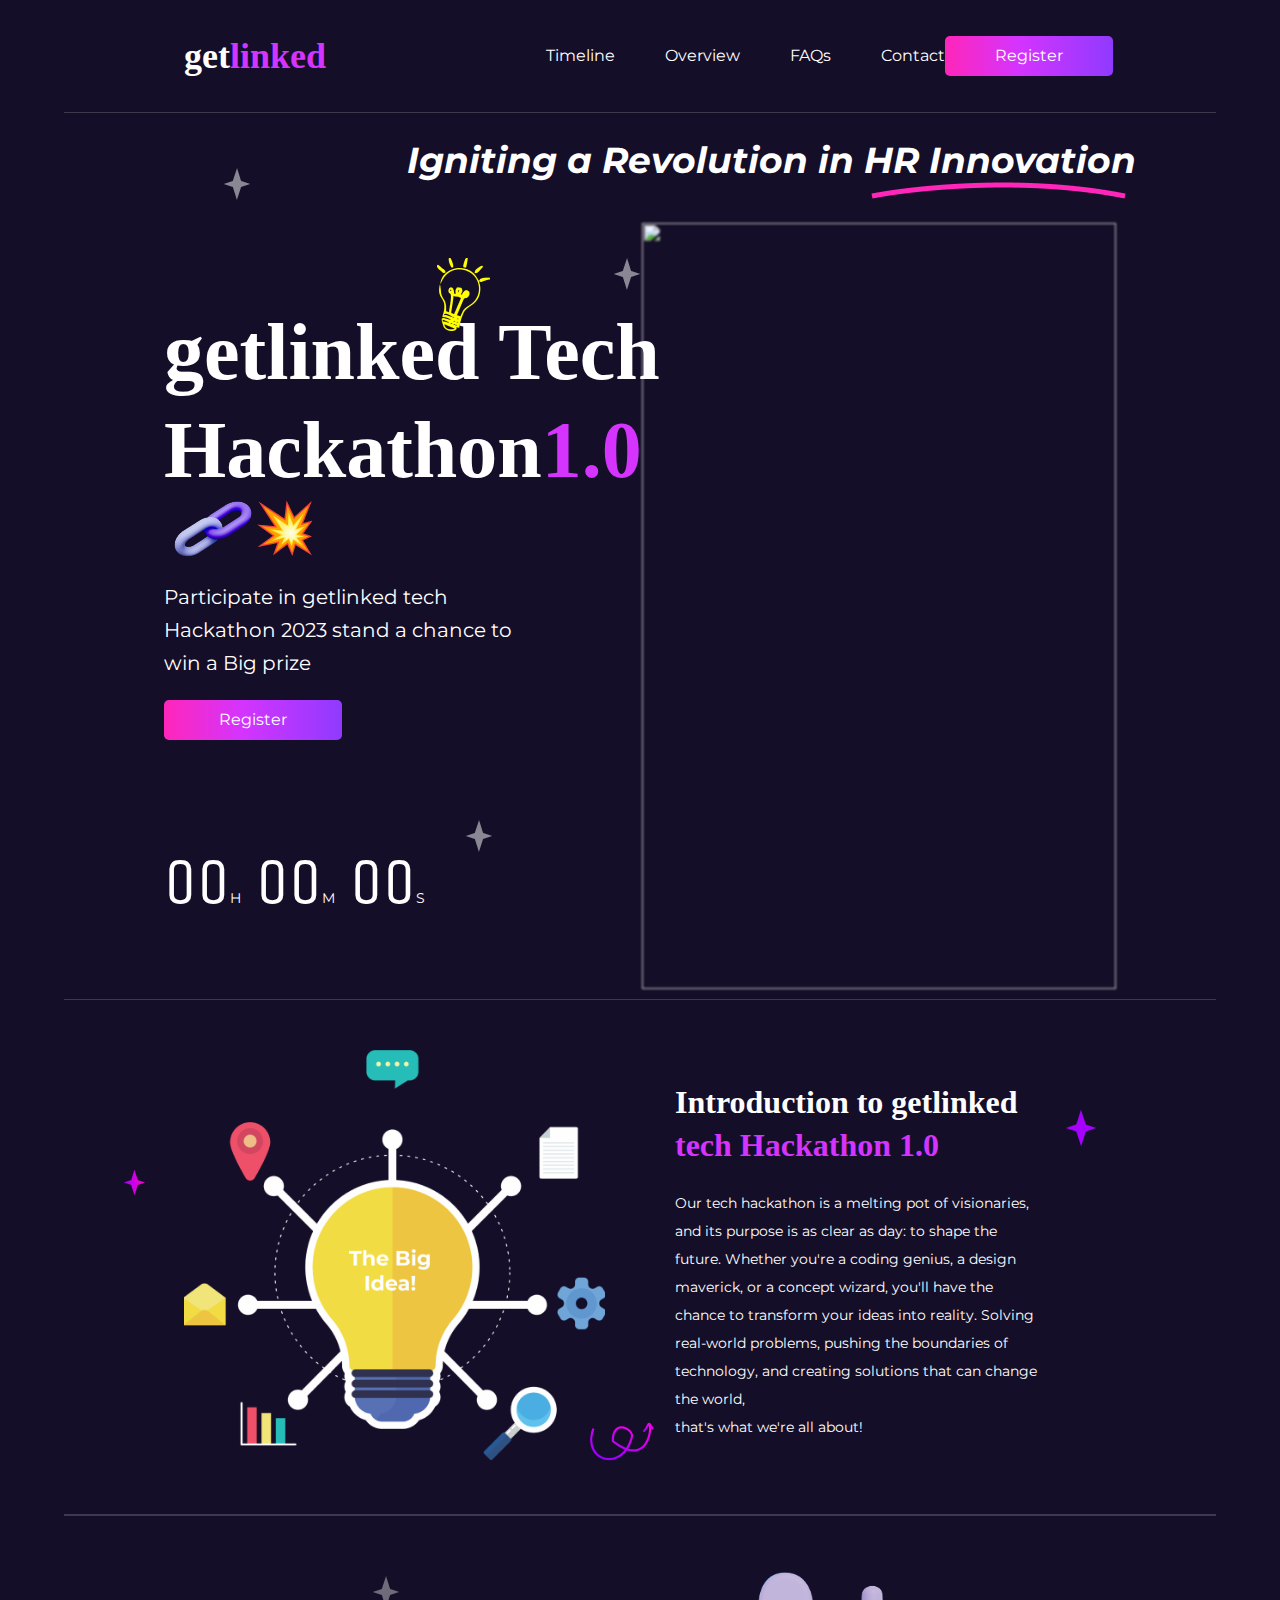
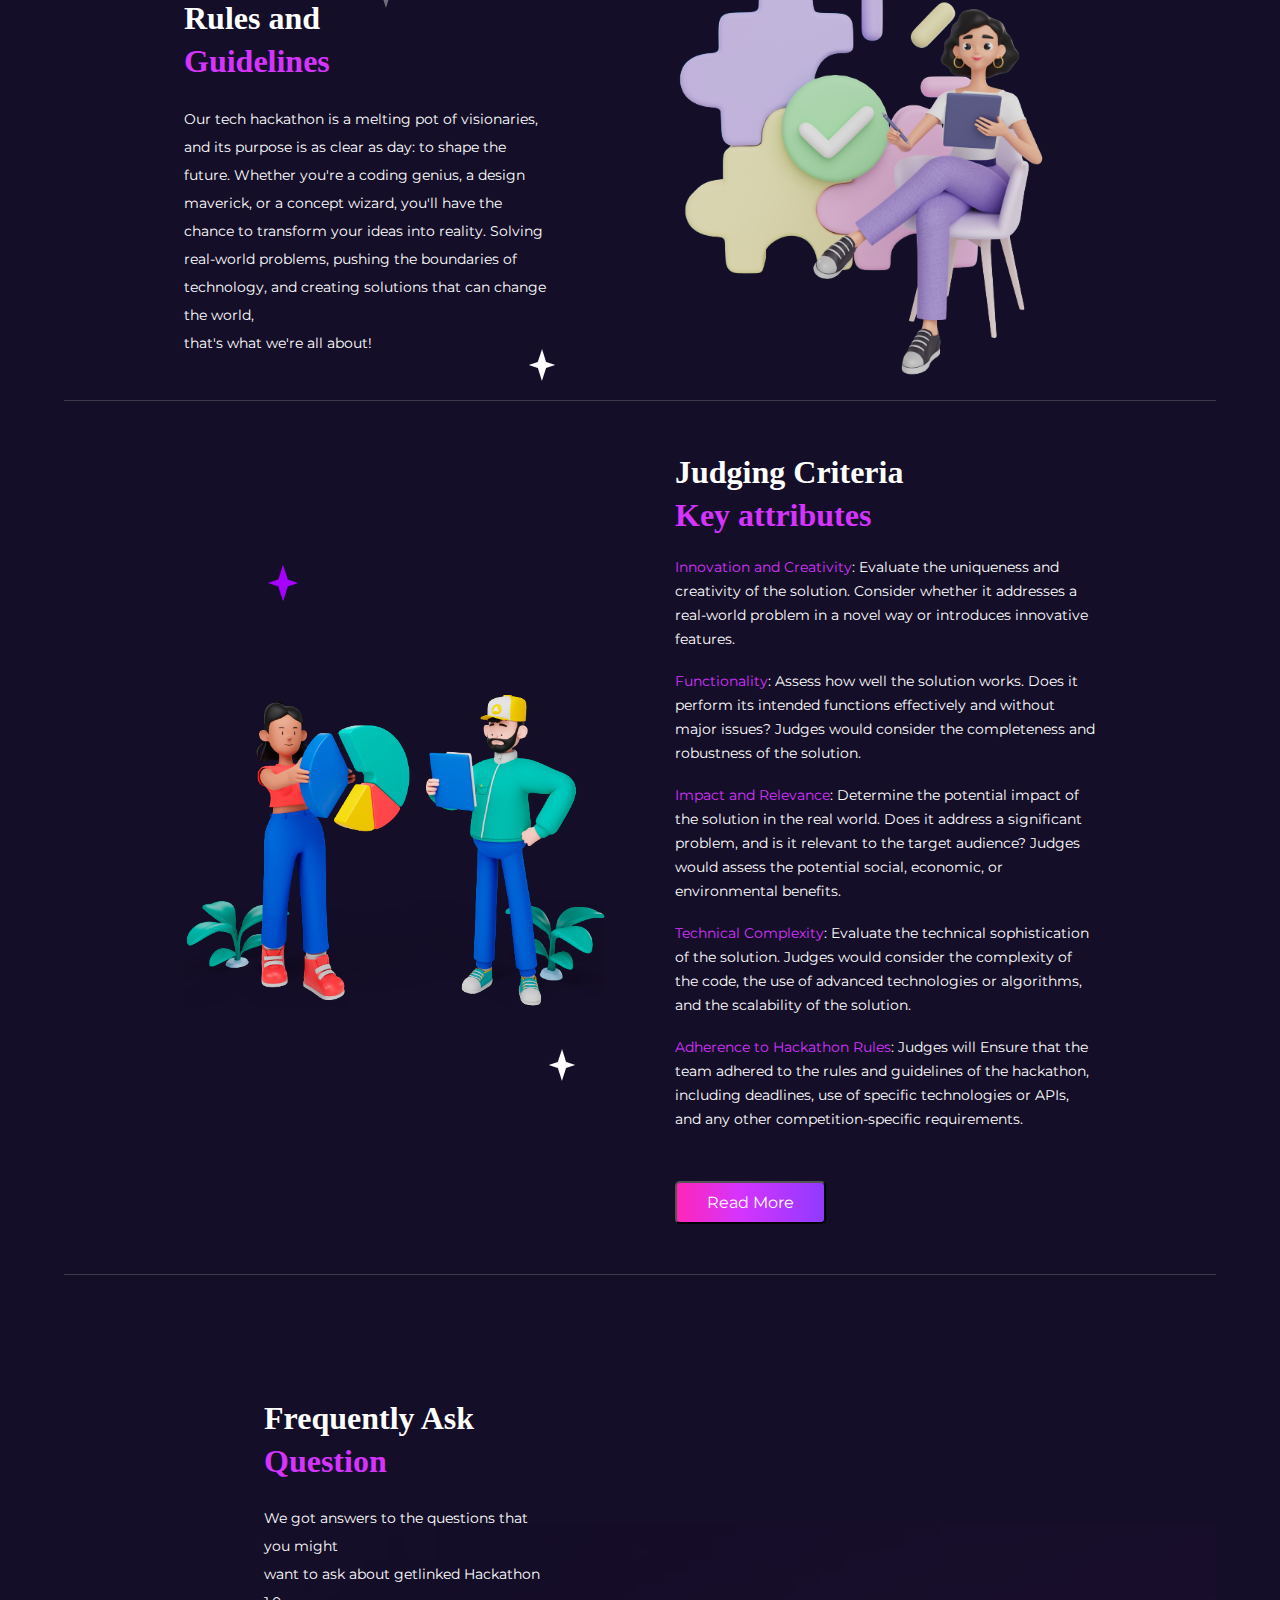
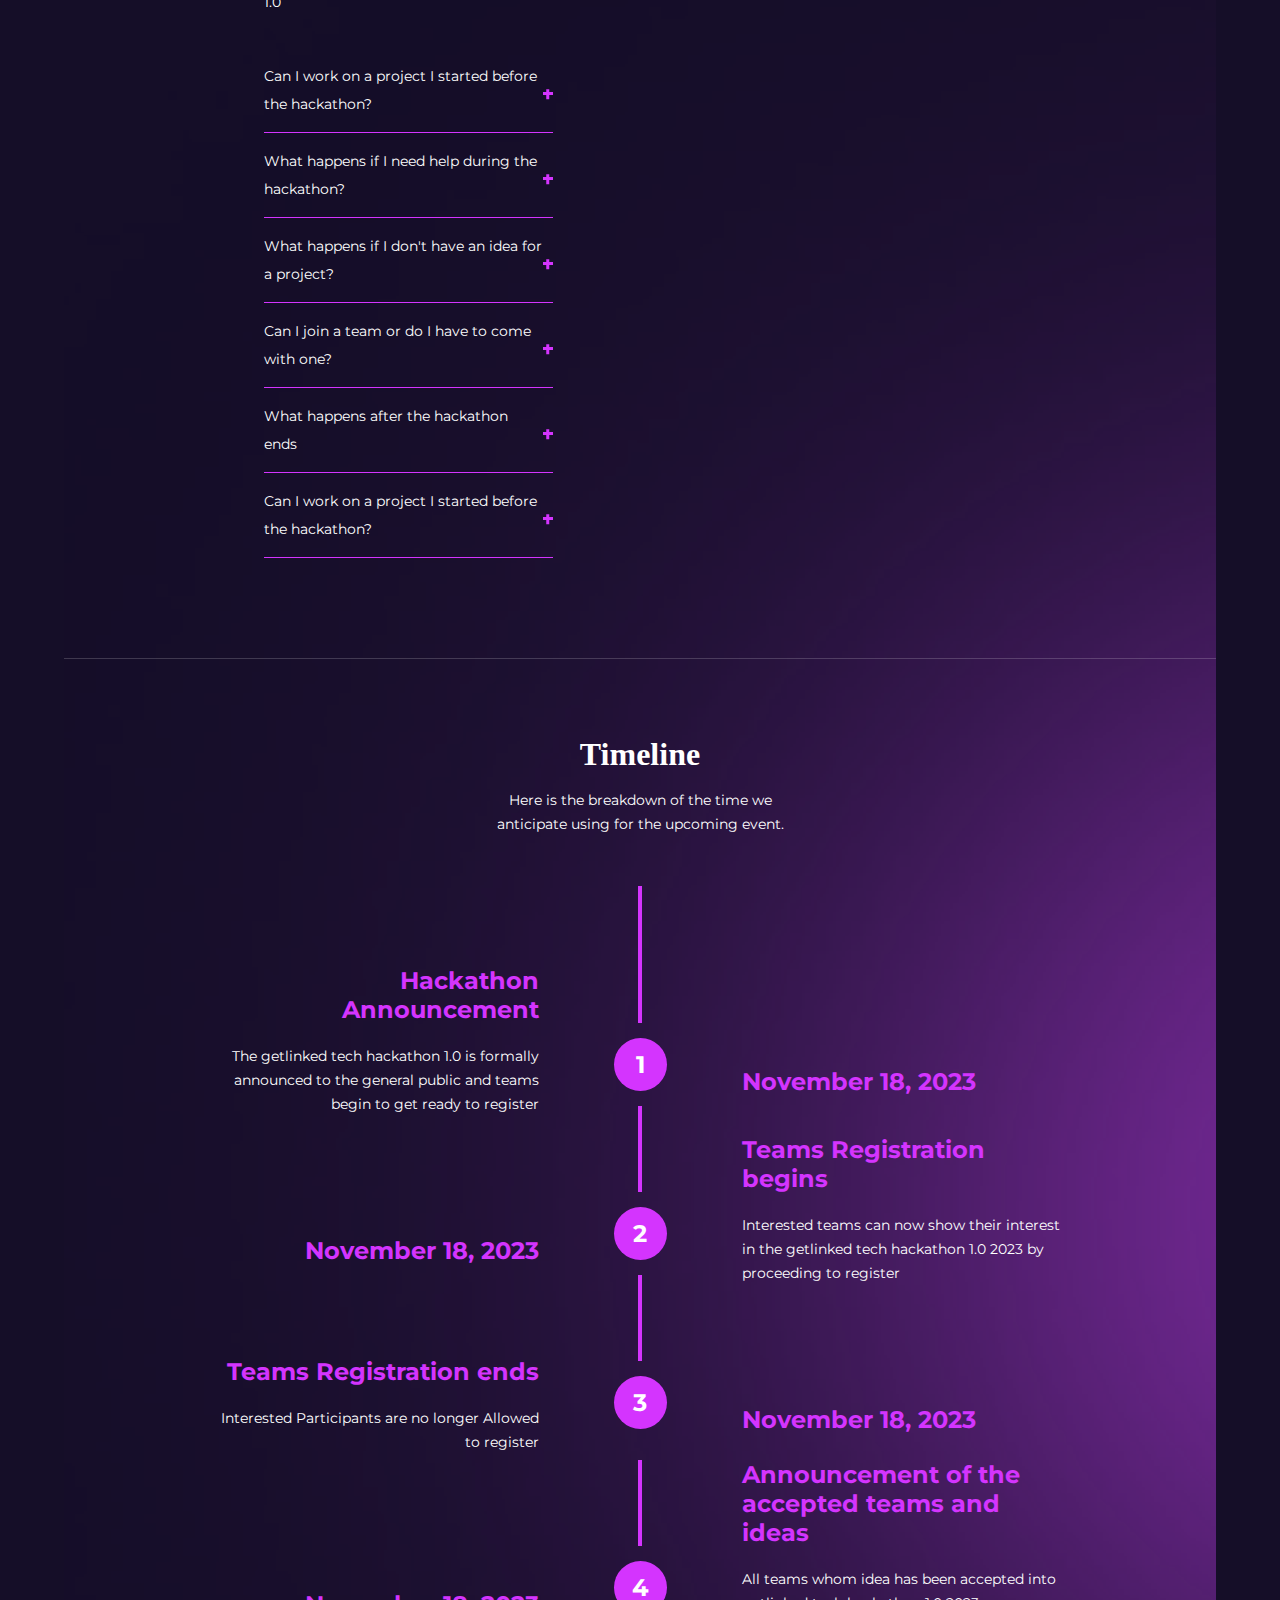
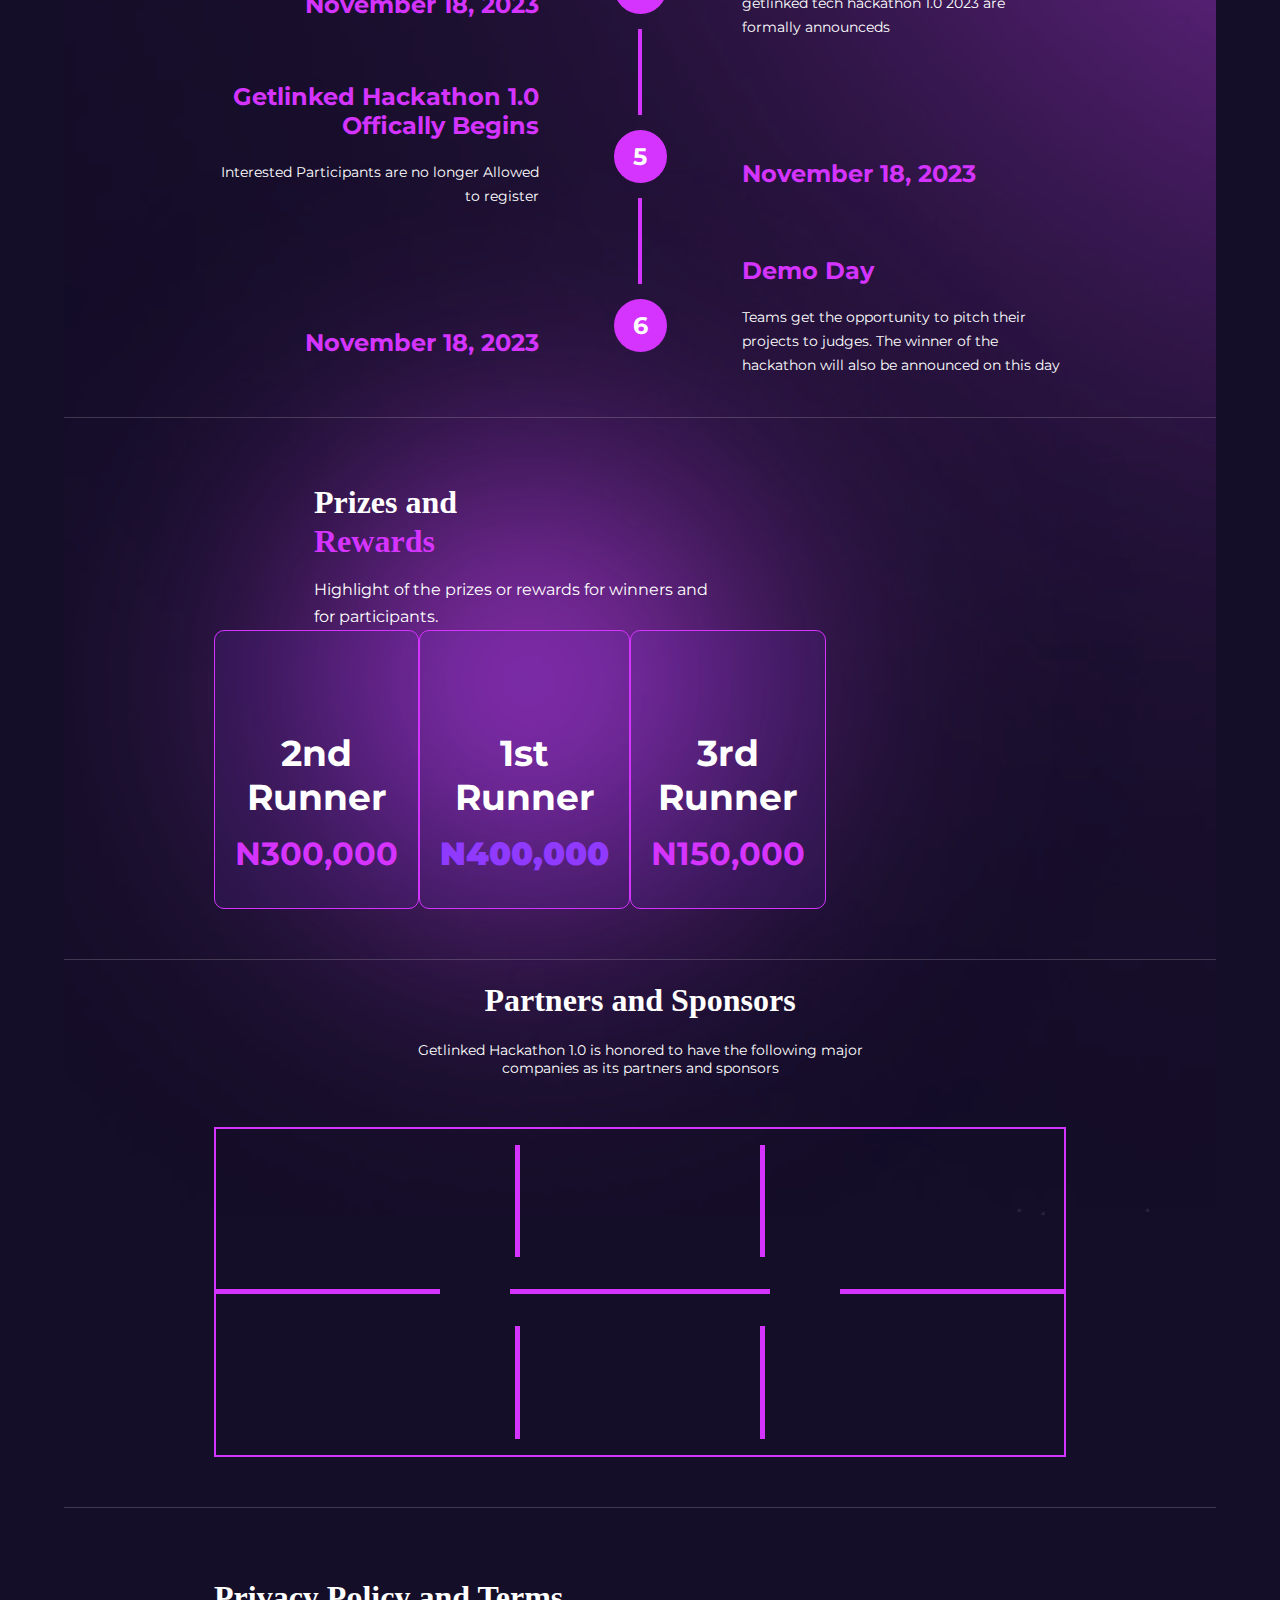
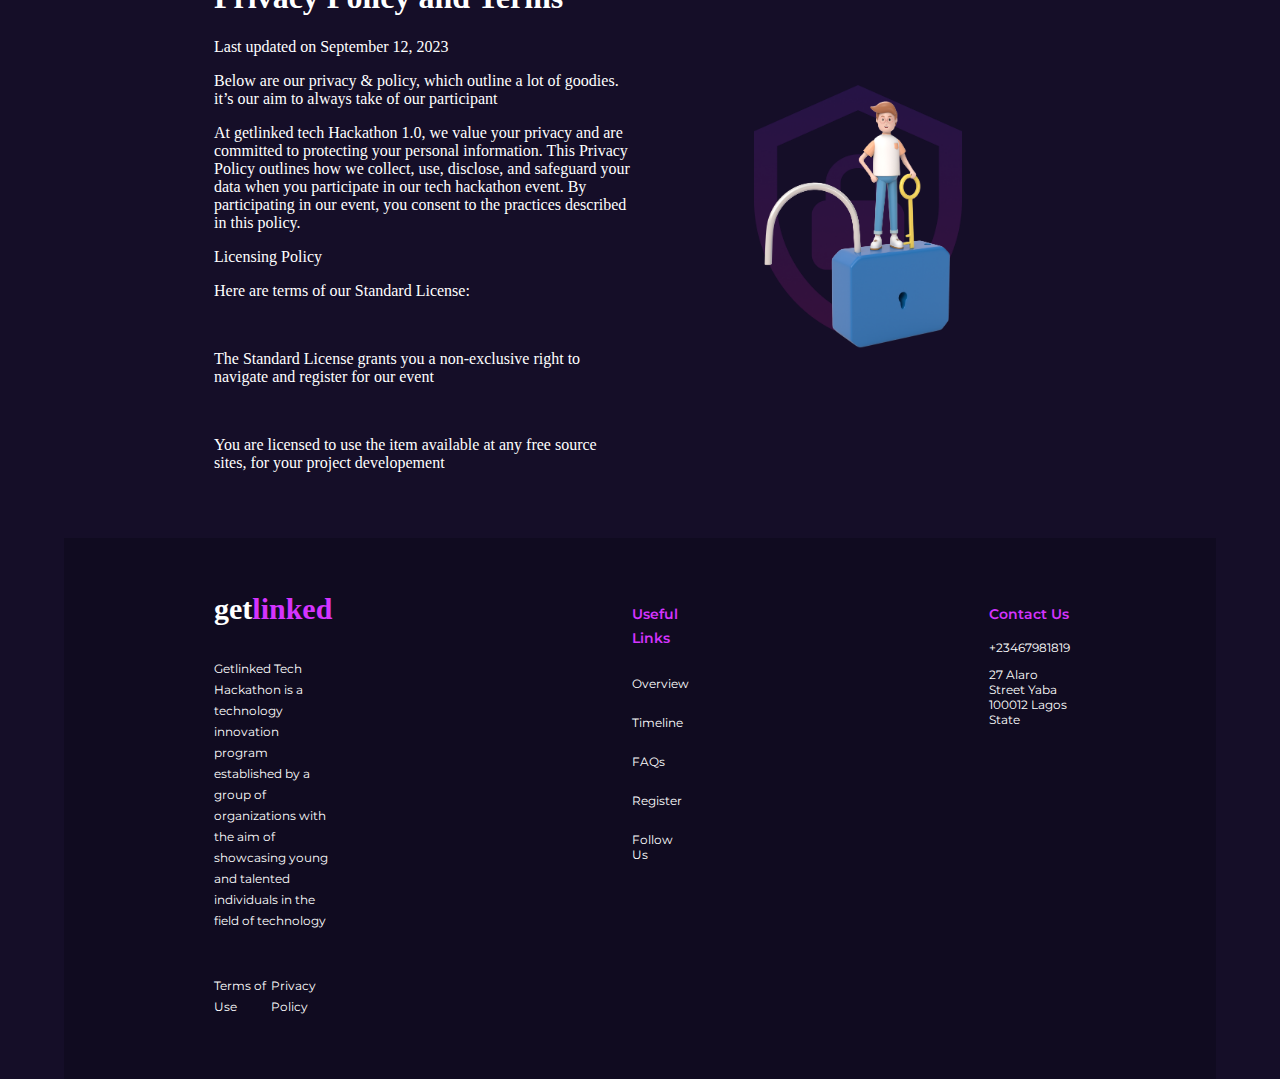
==== index.html @ 20fa2a0f "remaining styling" ====
<!DOCTYPE html>
<html lang="en">
  <head>
    <meta charset="UTF-8" />
    <meta name="viewport" content="width=device-width, initial-scale=1.0" />
    <link rel="stylesheet" href="style.css" />
    <link rel="stylesheet" href="mediaq.css" />
    <link rel="preconnect" href="https://fonts.googleapis.com" />
    <link rel="shortcut icon" href="images/man1.png" type="image/x-icon" />
    <link rel="preconnect" href="https://fonts.gstatic.com" crossorigin />
    <link
      href="https://fonts.googleapis.com/css2?family=Montserrat:wght@300;400;500;600;700&family=Mulish:wght@300;400;500;600&family=Unica+One&display=swap"
      rel="stylesheet"
    />
    <title>GetLinke.ai</title>
  </head>
  <body>
    <div class="container">
      <header>
        <div class="all">
          <div class="topnav">
            <h1>get<span>linked</span></h1>
            <ul>
              <a href="">Timeline</a>
              <a href="">Overview</a>
              <a href="">FAQs</a>
              <a href="">Contact</a>
            </ul>
            <button class="btnreg1">
              <a href="./timeline.html">Register</a>
            </button>
          </div>
          <p class="line"></p>
          <div class="ign">
            <h1>Igniting a Revolution in HR Innovation</h1>
            <img src="images/Vector 4.png" alt="" />
          </div>
          <div class="headbody">
            <div class="headtext">
              <div class="headimgg">
                <div class="headrec">
                  <h2>getlinked Tech</h2>
                  <img class="img1" src="images/Creative 1.png" alt="" />
                  <img class="img2" src="images/star.png" alt="" />
                  <img class="img3" src="images/star.png" alt="" />
                </div>
                <h1>Hackathon<span>1.0</span></h1>
                <div class="imgg">
                  <img src="images/chain-9365116-7621444.png" alt="" />
                  <img class="img2" src="images/1f4a5.png" alt="" />
                </div>
              </div>
              <p>
                Participate in getlinked tech Hackathon 2023 stand a chance to
                win a Big prize
              </p>
              <button class="btnreg2">Register</button>

              <div class="countrec">
                <div class="countdown">
                  <p>00<span>H</span> 00<span>M</span> 00<span>S</span></p>
                </div>
                <img src="images/star.png" alt="" />
              </div>
            </div>
            <div class="headimg">
              <img class="poppp" src="images/man1.png" alt="" />
              <img class="purple2" src="images/Image 1.png" alt="" />
            </div>
          </div>
        </div>
        <img
          class="purple1"
          src="images/1Purple-Lens-Flare-PNG (11).png"
          alt=""
        />
      </header>
      <p class="line"></p>

      <section>
        <div class="next1">
          <div class="next1img">
            <img class="omgg11" src="images/The big idea.png" alt="" />
            <img class="omgg1" src="images/arrow.png" alt="" />
            <img class="omgg2" src="images/sata gra.png" alt="" />
          </div>
          <div class="next1text">
            <div class="nextt">
              <h1>
                Introduction to getlinked <br /><span>tech Hackathon 1.0</span>
              </h1>
              <p>
                Our tech hackathon is a melting pot of visionaries, and its
                purpose is as clear as day: to shape the future. Whether you're
                a coding genius, a design maverick, or a concept wizard, you'll
                have the chance to transform your ideas into reality. Solving
                real-world problems, pushing the boundaries of technology, and
                creating solutions that can change the world, <br />that's what
                we're all about!
              </p>
            </div>
            <img src="images/star pu.png" alt="" />
          </div>
        </div>
        <p class="line"></p>
      </section>

      <section>
        <p class="line"></p>
        <div class="next2">
          <div class="next2text">
            <div class="nextt">
              <h1>
                Rules and<br />
                <span>Guidelines</span>
              </h1>
              <p>
                Our tech hackathon is a melting pot of visionaries, and its
                purpose is as clear as day: to shape the future. Whether you're
                a coding genius, a design maverick, or a concept wizard, you'll
                have the chance to transform your ideas into reality. Solving
                real-world problems, pushing the boundaries of technology, and
                creating solutions that can change the world, <br />that's what
                we're all about!
              </p>
            </div>
            <img class="omgg31" src="images/star33.png" alt="" />
            <img class="omgg21" src="images/star.png" alt="" />
          </div>
          <div class="next2img">
            <img class="omgg22" src="images/7450159 1.png" alt="" />
          </div>
          <img class="recpurple1" src="images/21 Purple.png" alt="" />
          <img
            class="recpurple2"
            src="images/Purple-Lens-Flare-PNG (111).png"
            alt=""
          />
        </div>
        <p class="line"></p>
      </section>

      <section class="next3">
        <div class="next3img">
          <img class="img00" src="images/8046554 1.png" alt="" />
          <img class="next3rec" src="images/star pu.png" alt="" />
          <img class="next3rec2" src="images/star (1).png" alt="" />
          <img class="recimg21" src="images/21.png" alt="" />
        </div>
        <div class="next3text">
          <h3>
            Judging Criteria <br />
            <span>Key attributes</span>
          </h3>
          <br />
          <p>
            <span>Innovation and Creativity</span>: Evaluate the uniqueness and
            creativity of the solution. Consider whether it addresses a
            real-world problem in a novel way or introduces innovative features.
          </p>
          <br />
          <p>
            <span>Functionality</span>: Assess how well the solution works. Does
            it perform its intended functions effectively and without major
            issues? Judges would consider the completeness and robustness of the
            solution.
          </p>
          <br />
          <p>
            <span>Impact and Relevance</span>: Determine the potential impact of
            the solution in the real world. Does it address a significant
            problem, and is it relevant to the target audience? Judges would
            assess the potential social, economic, or environmental benefits.
          </p>
          <br />
          <p>
            <span>Technical Complexity</span>: Evaluate the technical
            sophistication of the solution. Judges would consider the complexity
            of the code, the use of advanced technologies or algorithms, and the
            scalability of the solution.
          </p>
          <br />
          <p>
            <span>Adherence to Hackathon Rules</span>: Judges will Ensure that
            the team adhered to the rules and guidelines of the hackathon,
            including deadlines, use of specific technologies or APIs, and any
            other competition-specific requirements.
          </p>
          <button class="btnnext3">Read More</button>
        </div>
      </section>
      <p class="line"></p>
      <section class="next4">
        <div class="next4text">
          <h1>
            Frequently Ask <br />
            <span>Question</span>
          </h1>
          <p>
            We got answers to the questions that you might <br />
            want to ask about getlinked Hackathon 1.0
          </p>
          <br />
          <div class="faqboss">
            <div class="faq1">
              <p>Can I work on a project I started before the hackathon?</p>
              <div class="plus">
                <div class="plus1"></div>
                <div class="plus1"></div>
              </div>
            </div>
            <div class="faq">
              Lorem ipsum dolor sit amet consectetur, adipisicing elit.
              Consequuntur ipsa dolore saepe deleniti, ipsam soluta, repudiandae
            </div>
          </div>
          <div class="faqboss">
            <div class="faq1">
              <p>What happens if I need help during the hackathon?</p>
              <div class="javaplus">
                <div class="plus">
                  <div class="plus1"></div>
                  <div class="plus1"></div>
                </div>
              </div>
            </div>
            <div class="faq">
              Lorem ipsum dolor sit amet consectetur, adipisicing elit.
              Consequuntur ipsa dolore saepe deleniti, ipsam soluta, repudiandae
            </div>
          </div>
          <div class="faqboss">
            <div class="faq1">
              <p>What happens if I don't have an idea for a project?</p>
              <div class="javaplus">
                <div class="plus">
                  <div class="plus1"></div>
                  <div class="plus1"></div>
                </div>
              </div>
            </div>
            <div class="faq">
              Lorem ipsum dolor sit amet consectetur, adipisicing elit.
              Consequuntur ipsa dolore saepe deleniti, ipsam soluta, repudiandae
            </div>
          </div>
          <div class="faqboss">
            <div class="faq1">
              <p>Can I join a team or do I have to come with one?</p>
              <div class="javaplus">
                <div class="plus">
                  <div class="plus1"></div>
                  <div class="plus1"></div>
                </div>
              </div>
            </div>
            <div class="faq">
              Lorem ipsum dolor sit amet consectetur, adipisicing elit.
              Consequuntur ipsa dolore saepe deleniti, ipsam soluta, repudiandae
            </div>
          </div>
          <div class="faqboss">
            <div class="faq1">
              <p>What happens after the hackathon ends</p>
              <div class="javaplus">
                <div class="plus">
                  <div class="plus1"></div>
                  <div class="plus1"></div>
                </div>
              </div>
            </div>
            <div class="faq">
              Lorem ipsum dolor sit amet consectetur, adipisicing elit.
              Consequuntur ipsa dolore saepe deleniti, ipsam soluta, repudiandae
            </div>
          </div>
          <div class="faqboss">
            <div class="faq1">
              <p>Can I work on a project I started before the hackathon?</p>
              <div class="javaplus">
                <div class="plus">
                  <div class="plus1"></div>
                  <div class="plus1"></div>
                </div>
              </div>
            </div>
            <div class="faq">
              Lorem ipsum dolor sit amet consectetur, adipisicing elit.
              Consequuntur ipsa dolore saepe deleniti, ipsam soluta, repudiandae
            </div>
          </div>
        </div>
        <div class="next4img">
          <img class="mainimg" src="images/cwok_casual_21 1.png" alt="" />
          <img class="img22" src="images/22.png" alt="" />
          <img class="quest1" src="images/_.png" alt="" />
          <img class="quest2" src="images/_ (1).png" alt="" />
          <img class="quest3" src="images/_.png" alt="" />
        </div>
      </section>

      <p class="line"></p>

      <section class="next5">
        <h2>Timeline</h2>
        <h6>
          Here is the breakdown of the time we anticipate using for the upcoming
          event.
        </h6>

        <div class="next5tab">
          <div class="next5table">
            <div class="tab1">
              <h1>Hackathon Announcement</h1>
              <p>
                The getlinked tech hackathon 1.0 is formally announced to the
                general public and teams begin to get ready to register
              </p>
            </div>
            <div class="tab2">
              <p class="recc11"></p>
              <p class="recc2">1</p>
            </div>
            <div class="tab3">
              <h1>November 18, 2023</h1>
            </div>
          </div>
          <div class="next5table">
            <div class="tab1">
              <h1>November 18, 2023</h1>
            </div>
            <div class="tab2">
              <p class="recc1"></p>
              <p class="recc2">2</p>
            </div>
            <div class="tab3">
              <h1>Teams Registration begins</h1>
              <p>
                Interested teams can now show their interest in the getlinked
                tech hackathon 1.0 2023 by proceeding to register
              </p>
            </div>
          </div>
          <div class="next5table">
            <div class="tab1">
              <h1>Teams Registration ends</h1>
              <p>Interested Participants are no longer Allowed to register</p>
            </div>
            <div class="tab2">
              <p class="recc1"></p>
              <p class="recc2">3</p>
            </div>
            <div class="tab3">
              <h1>November 18, 2023</h1>
            </div>
          </div>
          <div class="next5table">
            <div class="tab1">
              <h1>November 18, 2023</h1>
            </div>
            <div class="tab2">
              <p class="recc1"></p>
              <p class="recc2">4</p>
            </div>
            <div class="tab3">
              <h1>Announcement of the accepted teams and ideas</h1>
              <p>
                All teams whom idea has been accepted into getlinked tech
                hackathon 1.0 2023 are formally announceds
              </p>
            </div>
          </div>
          <div class="next5table">
            <div class="tab1">
              <h1>Getlinked Hackathon 1.0 Offically Begins</h1>
              <p>Interested Participants are no longer Allowed to register</p>
            </div>
            <div class="tab2">
              <p class="recc1"></p>
              <p class="recc2">5</p>
            </div>
            <div class="tab3">
              <h1>November 18, 2023</h1>
            </div>
          </div>
          <div class="next5table">
            <div class="tab1">
              <h1>November 18, 2023</h1>
            </div>
            <div class="tab2">
              <p class="recc1"></p>
              <p class="recc2">6</p>
            </div>
            <div class="tab3">
              <h1>Demo Day</h1>
              <p>
                Teams get the opportunity to pitch their projects to judges. The
                winner of the hackathon will also be announced on this day
              </p>
            </div>
          </div>
        </div>
      </section>
      <p class="line"></p>
      <section>
        <div class="next6">
          <div class="next6img">
            <img src="images/9486889 1.png" alt="" />
          </div>
          <div class="next6text">
            <h1 class="h1">
              Prizes and <br />
              <span>Rewards</span>
            </h1>
            <p>
              Highlight of the prizes or rewards for winners and for
              participants.
            </p>
            <div class="next5rew">
              <div class="second">
                <img src="images/silver_medal 1.png" alt="" />
                <div class="rewtext">
                  <h2>
                    2nd <br />
                    Runner
                  </h2>
                  <h1>N300,000</h1>
                </div>
              </div>
              <div class="first">
                <img src="images/gold_medal 1.png" alt="" />
                <div class="rewtext">
                  <h2>
                    1st <br />
                    Runner
                  </h2>
                  <h1><strong>N400,000</strong></h1>
                </div>
              </div>
              <div class="third">
                <img src="images/bronze_medal 1.png" alt="" />
                <div class="rewtext">
                  <h2>3rd <br />Runner</h2>
                  <h1>N150,000</h1>
                </div>
              </div>
            </div>
          </div>
          <img class="next6rec1" src="images/next6.png" alt="" />
          <img class="next6rec2" src="images/next61.png" alt="" />
        </div>
      </section>
      <p class="line"></p>
      <section>
        <div class="next77">
          <h2>Partners and Sponsors</h2>
          <p>
            Getlinked Hackathon 1.0 is honored to have the following major
            <br />companies as its partners and sponsors
          </p>
        </div>

        <div class="next7">
          <div class="sponsors1">
            <div>
              <img src="images/Liberty company logo white colour.png" alt="" />
            </div>
            <p class="next7rec"></p>
            <div>
              <img src="images/Winwise logo White colour 1.png" alt="" />
            </div>
            <p class="next7rec"></p>
            <div>
              <img src="images/Liberty company logo white colour.png" alt="" />
            </div>
          </div>
          <div class="sponsor3">
            <p class="next7rec2"></p>
            <p class="next7rec22"></p>
            <p class="next7rec2"></p>
          </div>
          <div class="sponsors2">
            <div>
              <img src="images/wisper logo white.png" alt="" />
            </div>
            <p class="next7rec"></p>
            <div>
              <img src="images/Liberty company logo white colour.png" alt="" />
            </div>

            <p class="next7rec"></p>
            <div>
              <img src="images/wisper logo white.png" alt="" />
            </div>
          </div>
          <img
            class="lastrec"
            src="images/Purple-Lens-Flare-PNG (111).png"
            alt=""
          />
        </div>
      </section>
      <p class="line"></p>
      <section class="security">
        <div class="left">
          <div>
            <h1>Privacy Policy and <span>Terms</span></h1>
            <p>Last updated on September 12, 2023</p>
            <p>
              Below are our privacy & policy, which outline a lot of goodies.
              it’s our aim to always take of our participant
            </p>
          </div>
          <div>
            <p>
              At getlinked tech Hackathon 1.0, we value your privacy and are
              committed to protecting your personal information. This Privacy
              Policy outlines how we collect, use, disclose, and safeguard your
              data when you participate in our tech hackathon event. By
              participating in our event, you consent to the practices described
              in this policy.
            </p>
            <p>Licensing Policy</p>
            <p>Here are terms of our Standard License:</p>
          </div>
          <div>
            <div>
              <img src="" alt="" />
              <p>
                The Standard License grants you a non-exclusive right to
                navigate and register for our event
              </p>
            </div>
            <div>
              <img src="" alt="" />
              <p>
                You are licensed to use the item available at any free source
                sites, for your project developement
              </p>
            </div>
          </div>
        </div>
        <div class="right">
          <div class="rightimg">
            <img src="./images/Vector.png" alt="" />
            <img class="almo" src="./images/08 1.png" alt="" />
          </div>
        </div>
      </section>
      <footer>
        <div class="foot1">
          <h1>get<span>linked</span></h1>
          <p>
            Getlinked Tech Hackathon is a technology innovation program
            established by a group of organizations with the aim of showcasing
            young and talented individuals in the field of technology
          </p>
          <div class="terms">
            <p>Terms of Use</p>
            <p class="empty"></p>
            <p>Privacy Policy</p>
          </div>
        </div>
        <div class="foot2">
          <h3>Useful Links</h3>
          <p>Overview</p>
          <p>Timeline</p>
          <p>FAQs</p>
          <p>Register</p>
          <p>Follow Us</p>
        </div>
        <div class="foot3">
          <h3>Contact Us</h3>
          <p>+23467981819</p>
          <p>27 Alaro Street Yaba 100012 Lagos State</p>
        </div>
      </footer>
    </div>
    <script src="script.js"></script>
  </body>
</html>
---- style.css ----
body {
  margin: 0;
  background-color: #150e28;
  color: white;
  width: 90%;
  margin: auto;
}

html {
  scroll-behavior: smooth;
}

header {
  color: white;
  position: relative;
  /* height: 120vh; */
}

header .purple1 {
  position: absolute;
  top: 0;
  z-index: -25;
}

.topnav {
  display: flex;
  justify-content: space-between;
  align-items: center;
  padding: 10px 120px;
}

.topnav a {
  text-decoration: none;
}

.topnav h1 {
  font-family: Clash Display;
  font-size: 36px;
  font-weight: 700;
  line-height: 44px;
}

.topnav h1 span {
  color: #d434fe;
}

.topnav ul {
  display: flex;
  gap: 50px;
  list-style: none;
  margin-left: 180px;
}

.topnav ul a {
  font-family: Montserrat;
  font-size: 16px;
  font-weight: 400;
  line-height: 20px;
  cursor: pointer;
  text-decoration: none;
  color: white;
}

.topnav .btnreg1 {
  padding: 10px 50px;
  border-radius: 5px;
  font-family: Montserrat;
  font-size: 16px;
  font-weight: 400;
  line-height: 20px;
  color: #ffffff;
  border: none;
  text-decoration: none;
  background: linear-gradient(
    270deg,
    #903aff 0%,
    #d434fe 56.42%,
    #ff26b9 99.99%,
    #fe34b9 100%
  );
}

.topnav .btnreg1 a {
  text-decoration: none;
  color: white;
}

.line {
  background-color: #ffffff2e;
  height: 1px;
  margin: 0;
}

.ign {
  padding: 10px 80px;
  text-align: right;
}

.ign h1 {
  font-family: Montserrat;
  font-size: 36px;
  font-style: italic;
  font-weight: 700;
  line-height: 44px;
  text-align: right;
  margin: 15px 0 0;
}

.ign img {
  margin-right: 10px;
}

.headbody {
  display: grid;
  grid-template-columns: 1fr 1.2fr;
  padding: 10px 100px;
  column-gap: 0px;
  align-items: center;
}

.headtext {
  margin-top: 80px;
}

.headtext .headimgg span {
  color: #d434fe;
}

.headtext h2 {
  font-family: Clash Display;
  font-size: 80px;
  font-weight: 700;
  line-height: 98px;
  letter-spacing: 0em;
  text-align: left;
  margin: 0;
}

.headrec {
  position: relative;
}

.headrec .img1 {
  position: absolute;
  top: -45px;
  right: 200px;
}

.headrec .img2 {
  position: absolute;
  top: -45px;
  right: 50px;
  opacity: 50%;
}

.headrec .img3 {
  position: absolute;
  top: -135px;
  left: 60px;
  opacity: 50%;
}

.headtext h1 {
  font-family: Clash Display;
  font-size: 80px;
  font-weight: 700;
  line-height: 98px;
  letter-spacing: 0em;
  text-align: left;
  margin: 0;
  display: inline;
}

.headimgg {
  width: 110%;
}

.headtext {
  z-index: 25;
}

.purple2 {
  position: absolute;
  top: 30px;
  left: -50px;
  width: 100%;
  animation: rotate 5s linear infinite;
}

/* @keyframes rotate {
  100% {
    transform: rotate(360deg);
  }
} */

.headimg {
  position: relative;
  width: 100%;
  height: 100%;
}

.imgg {
  display: inline;
  margin-left: 10px;
}

.poppp {
  width: 100%;
  height: 100%;

  filter: blur(1px);
}

.headtext p {
  font-family: Montserrat;
  font-size: 20px;
  font-weight: 400;
  line-height: 33px;
  letter-spacing: 0em;
  text-align: left;
  padding-right: 90px;
}

.headtext .btnreg2 {
  padding: 10px 55px;
  border-radius: 5px;
  font-family: Montserrat;
  font-size: 16px;
  font-weight: 400;
  line-height: 20px;
  color: #ffffff;
  border: none;
  background: linear-gradient(
    270deg,
    #903aff 0%,
    #d434fe 56.42%,
    #ff26b9 99.99%,
    #fe34b9 100%
  );
}

.countrec {
  position: relative;
  margin-top: 100px;
}

.countrec img {
  position: absolute;
  top: -20px;
  right: 150px;
  opacity: 0.5;
}

.countdown p {
  font-family: "Unica One", cursive;
  font-size: 64px;
  font-weight: 400;
  line-height: 85px;
  letter-spacing: 0em;
  text-align: left;
}

.countdown p span {
  font-family: Montserrat;
  font-size: 14px;
  font-weight: 400;
  line-height: 19px;
  letter-spacing: 0em;
  text-align: left;
}

.headdy {
  position: relative;
}

/* next1 */
.next1 {
  padding: 50px 120px;
  display: grid;
  grid-template-columns: 1fr 1fr;
  align-items: center;
  color: white;
  column-gap: 70px;
}

.next1img {
  position: relative;
}

.next1img .omgg11 {
  width: 100%;
  animation: rota 3s linear infinite;
}

/* @keyframes rota {
  100% {
    transform: rotate(360deg);
  }
} */

.next1img .omgg1 {
  position: absolute;
  right: -50px;
  bottom: -8px;
}

.next1img .omgg2 {
  position: absolute;
  left: -60px;
  top: 120px;
}

.next1text {
  position: relative;
}

.next1text img {
  position: absolute;
  right: 0;
  top: 50px;
}

.nextt h1 {
  font-family: Clash Display;
  font-size: 32px;
  font-weight: 700;
  line-height: 43px;
  letter-spacing: 0em;
  text-align: left;
}

.nextt h1 span {
  color: #d434fe;
}

.nextt p {
  font-family: Montserrat;
  font-size: 14px;
  font-weight: 400;
  line-height: 28px;
  letter-spacing: 0em;
  text-align: left;
  margin-right: 50px;
}

/* next2 */
.next2 {
  padding: 50px 120px 20px 120px;
  display: grid;
  grid-template-columns: 1fr 1fr;
  align-items: center;
  color: white;
  column-gap: 70px;
  position: relative;
}

.recpurple1 {
  position: absolute;
  right: 0;
  bottom: -350px;
  z-index: -50;
}

.recpurple2 {
  position: absolute;
  left: 0px;
  bottom: -100px;
  z-index: -10;
}

.next2img .omgg22 {
  width: 90%;
}

.next2text {
  position: relative;
}

.omgg31 {
  position: absolute;
  top: 0;
  left: 45%;
}
.omgg21 {
  position: absolute;
  bottom: -10px;
  right: 50px;
}

.next3 {
  padding: 50px 120px;
  color: white;
  display: flex;
  align-items: center;
  gap: 70px;
}

.next3img .img00 {
  width: 100%;
  margin-top: 30px;
}

.next3img {
  flex: 1;
  position: relative;
}

.recimg21 {
  position: absolute;
  left: -120px;
  bottom: -500px;
  z-index: -2;
}

.next3rec {
  position: absolute;
  left: 20%;
  top: -100px;
}

.next3rec2 {
  position: absolute;
  right: 30px;
  bottom: -70px;
}

.next3text {
  flex: 1;
}

.next3text h3 {
  font-family: Clash Display;
  font-size: 32px;
  font-weight: 700;
  line-height: 43px;
  letter-spacing: 0em;
  text-align: left;
  margin: 0;
}

.next3text span {
  color: #d434fe;
}

.next3text p {
  margin: 0;
  font-family: Montserrat;
  font-size: 14px;
  font-weight: 400;
  line-height: 24px;
  letter-spacing: 0em;
  text-align: left;
}

.btnnext3 {
  margin-top: 50px;
  background: linear-gradient(
    270deg,
    #903aff 0%,
    #d434fe 56.42%,
    #ff26b9 99.99%,
    #fe34b9 100%
  );
  font-family: Montserrat;
  font-size: 16px;
  font-weight: 400;
  color: white;
  padding: 10px 30px;
  border-radius: 5px;
}

.next4 {
  display: flex;
  padding: 100px 200px;
  gap: 50px;
  align-items: center;
}

.plus {
  width: 10px;
  height: 10px;
  display: flex;
  flex-direction: column;
  align-items: center;
  justify-content: space-between;
}

.plus1 {
  width: 10px;
  height: 2.5px;
  background-color: #d434fe;
  transition: all 0.3s ease-in-out;
  cursor: pointer;
}

.plus1:nth-child(1) {
  transform: translateY(7px);
}

.plus1:nth-child(2) {
  transform: rotate(90deg);
}

.plus.active .plus1:nth-child(2) {
  opacity: 0;
}

.faq {
  font-family: Montserrat;
  font-size: 14px;
  font-weight: 400;
  line-height: 28px;
  display: none;
}

.faq.active {
  display: block;
}

.next4text h1 {
  font-family: Clash Display;
  font-size: 32px;
  font-weight: 700;
  line-height: 43px;
}

.next4text h1 span {
  color: #d434fe;
}

.next4text p {
  font-family: Montserrat;
  font-size: 14px;
  font-weight: 400;
  line-height: 28px;
}

.next4text p span {
  color: #d434fe;
}

.next4text {
  flex: 0.7;
}

.next4img {
  flex: 1;
  position: relative;
}

.quest1 {
  position: absolute;
  top: -20px;
  left: 20%;
}

.quest2 {
  position: absolute;
  top: -80px;
  left: 40%;
}

.quest3 {
  position: absolute;
  top: -20px;
  right: 25%;
}

.next4img .mainimg {
  width: 120%;
}

.img22 {
  position: absolute;
  top: -400px;
  right: -200px;
  z-index: -10;
}

.faq1 {
  display: flex;
  justify-content: space-between;
  border-bottom: 1px solid #d434fe;
  align-items: center;
}

.next5 {
  padding: 50px 150px;
  text-align: center;
}

.next5 h2 {
  font-family: Clash Display;
  font-size: 32px;
  font-weight: 700;
  margin-bottom: 15px;
}

.next5 h6 {
  font-family: Montserrat;
  font-size: 14px;
  font-weight: 400;
  line-height: 24px;
  margin: 0 33%;
}

.next5tab {
  margin-top: 50px;
}

.next5table {
  display: flex;
  align-items: end;
  gap: 60px;
}

.tab2 {
  display: flex;
  flex-direction: column;
  align-items: center;
  justify-content: center;
}

.tab3 {
  width: 45%;
  text-align: left;
  margin-bottom: -10px;
}

.tab1 {
  text-align: right;
  width: 45%;
  margin-bottom: -10px;
}

.tab1 h1,
.tab3 h1 {
  font-family: Montserrat;
  font-size: 24px;
  font-weight: 700;
  line-height: 29px;
  letter-spacing: 0em;
  color: #d434fe;
  margin-bottom: 20px;
}

.tab1 p,
.tab3 p {
  font-family: Montserrat;
  font-size: 14px;
  font-weight: 400;
  line-height: 24px;
  margin: 0;
}

.tab2 .recc1 {
  background-color: #d434fe;
  height: 86px;
  width: 4px;
  margin: 0;
}

.tab2 .recc11 {
  background-color: #d434fe;
  height: 137px;
  width: 4px;
  margin: 0;
}

.tab2 .recc2 {
  width: 53px;
  height: 53px;
  border-radius: 50%;
  background-color: #d434fe;
  font-family: Montserrat;
  font-size: 24px;
  font-weight: 700;
  align-items: center;
  display: flex;
  justify-content: center;
  margin: 15px;
}

.next6 {
  /* background-image: url(images/premium_photo-1664443577580-dd2674e9d359\ 1.png); */
  padding: 50px 120px;
  background-size: cover;
  display: flex;
  gap: 30px;
  align-items: center;
  position: relative;
}

.next6 img {
  width: 100%;
}

.next5rew {
  margin-top: 80px;
  display: flex;
  gap: 0px;
  align-items: center;
}

.next5rew h1 {
  color: #d434fe;
  font-family: Montserrat;
  font-size: 32px;
  font-weight: 700;
  line-height: 69px;
  margin: 0;
}

.next5rew h2 {
  font-family: Montserrat;
  font-size: 36px;
  font-weight: 700;
  margin: 0;
}

.next6text .h1 {
  font-family: Clash Display;
  font-size: 32px;
  font-weight: 700;
  line-height: 39px;
  margin: 15px 100px;
}

.next6text h1 strong {
  color: #903aff;
}

.next6text h1 span {
  color: #d434fe;
}

.next6text p {
  font-family: Montserrat;
  font-size: 16px;
  font-weight: 400;
  line-height: 27px;
  width: 401px;
  margin: 15px 100px;
}

.rewtext {
  border: 1px solid #d434fe;
  border-radius: 10px;
  text-align: center;
  background-color: rgba(144, 58, 255, 0.1);
  margin-top: -80px;
  z-index: -20;
  bottom: -190px;
  padding: 100px 20px 20px;
}

.first,
.second,
.third {
  display: flex;
  flex-direction: column;
  align-items: center;
}

.next6rec1 {
  position: absolute;
  right: 0;
  bottom: -250px;
  z-index: -55;
}

.next6rec2 {
  position: absolute;
  left: 0;
  /* bottom: 0px; */
  z-index: -55;
}

.next7 {
  margin: 50px 150px;
  border: 2px solid #d434fe;
  position: relative;
}

.lastrec {
  position: absolute;
  top: -200px;
  left: 15%;
  z-index: -25;
  opacity: 0.5;
}
.next77 {
  text-align: center;
}

.sponsors2 img,
.sponsors1 img {
  width: 100%;
}

.next7rec {
  height: 112.48px;
  width: 5px;
  background-color: #d434fe;
}

.next7rec2 {
  width: 257.3px;
  height: 5px;
  background-color: #d434fe;
}

.next7rec22 {
  width: 300px;
  height: 5px;
  background-color: #d434fe;
}

/* .sponsors1 img,
.sponsors2 div,
.sponsors3 img {
  width: 100%;
  height: 40%;
} */

.sponsors1 {
  display: flex;
  justify-content: center;
  gap: 120px;
  align-items: center;
}

.sponsor3 {
  display: flex;
  justify-content: center;
  gap: 70px;
}

.sponsors2 {
  display: flex;
  align-items: center;
  justify-content: center;
  gap: 120px;
}

.sponsors2 h1 {
  font-size: 61px;
  font-weight: 400;
}

.sponsors2 img {
  width: 100%;
}

.next77 h2 {
  font-family: Clash Display;
  font-size: 32px;
  font-weight: 700;
  line-height: 28px;
  letter-spacing: 0em;
}

.next77 p {
  font-family: Montserrat;
  font-size: 14px;
  font-weight: 400;
}

footer {
  background-color: #100b20;
  padding: 50px 150px;
  display: grid;
  grid-template-columns: 2.5fr 1fr 1fr;
  column-gap: 300px;
  align-items: baseline;
  filter: blur(100);
}

.foot1 h1 {
  font-family: Clash Display;
  font-size: 30px;
  font-weight: 700;
  margin: 0;
}
.foot1 h1 span {
  color: #d434fe;
}

.foot1 p {
  font-family: Montserrat;
  font-size: 12px;
  font-weight: 400;
  line-height: 21px;
}

.foot2 h3,
.foot3 h3 {
  color: #d434fe;
  font-family: Montserrat;
  font-size: 14px;
  font-weight: 600;
  line-height: 24px;
}

.foot2 p,
.foot3 p {
  font-family: Montserrat;
  font-size: 12px;
  font-weight: 400;
}

.terms {
  display: flex;
}

.foot1 {
  display: flex;
  flex-direction: column;
  gap: 20px;
}

.foot2 {
  display: flex;
  flex-direction: column;
  /* gap: 10px; */
}

.security {
  padding: 50px 150px;
  display: flex;
  gap: 20px;
  align-items: center;
}

.left {
  width: 50%;
}
.right {
  width: 50%;
  display: flex;
  justify-content: center;
  align-items: center;
}

.rightimg {
  width: 50%;
  /* position: relative; */
}

.right img {
  width: 100%;
}

.almo {
  /* position: absolute; */
  margin-top: -290px;
}
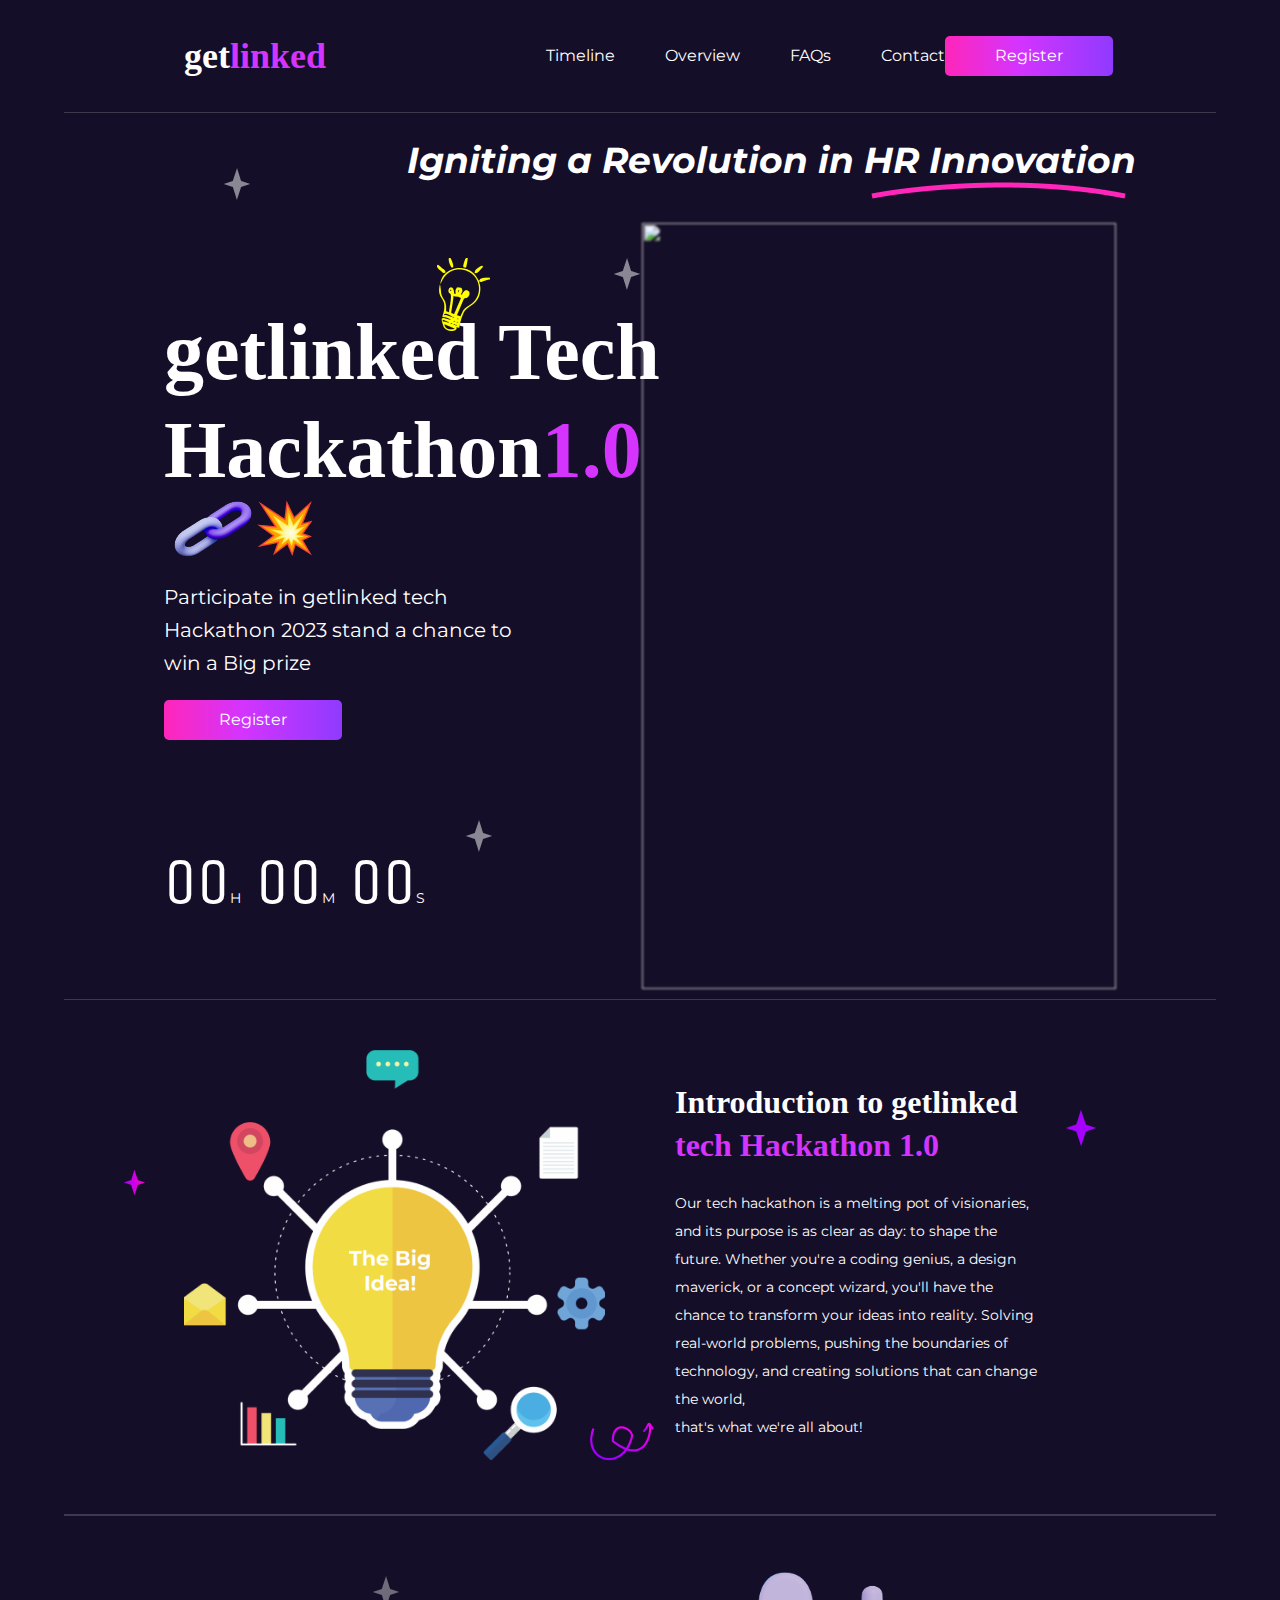
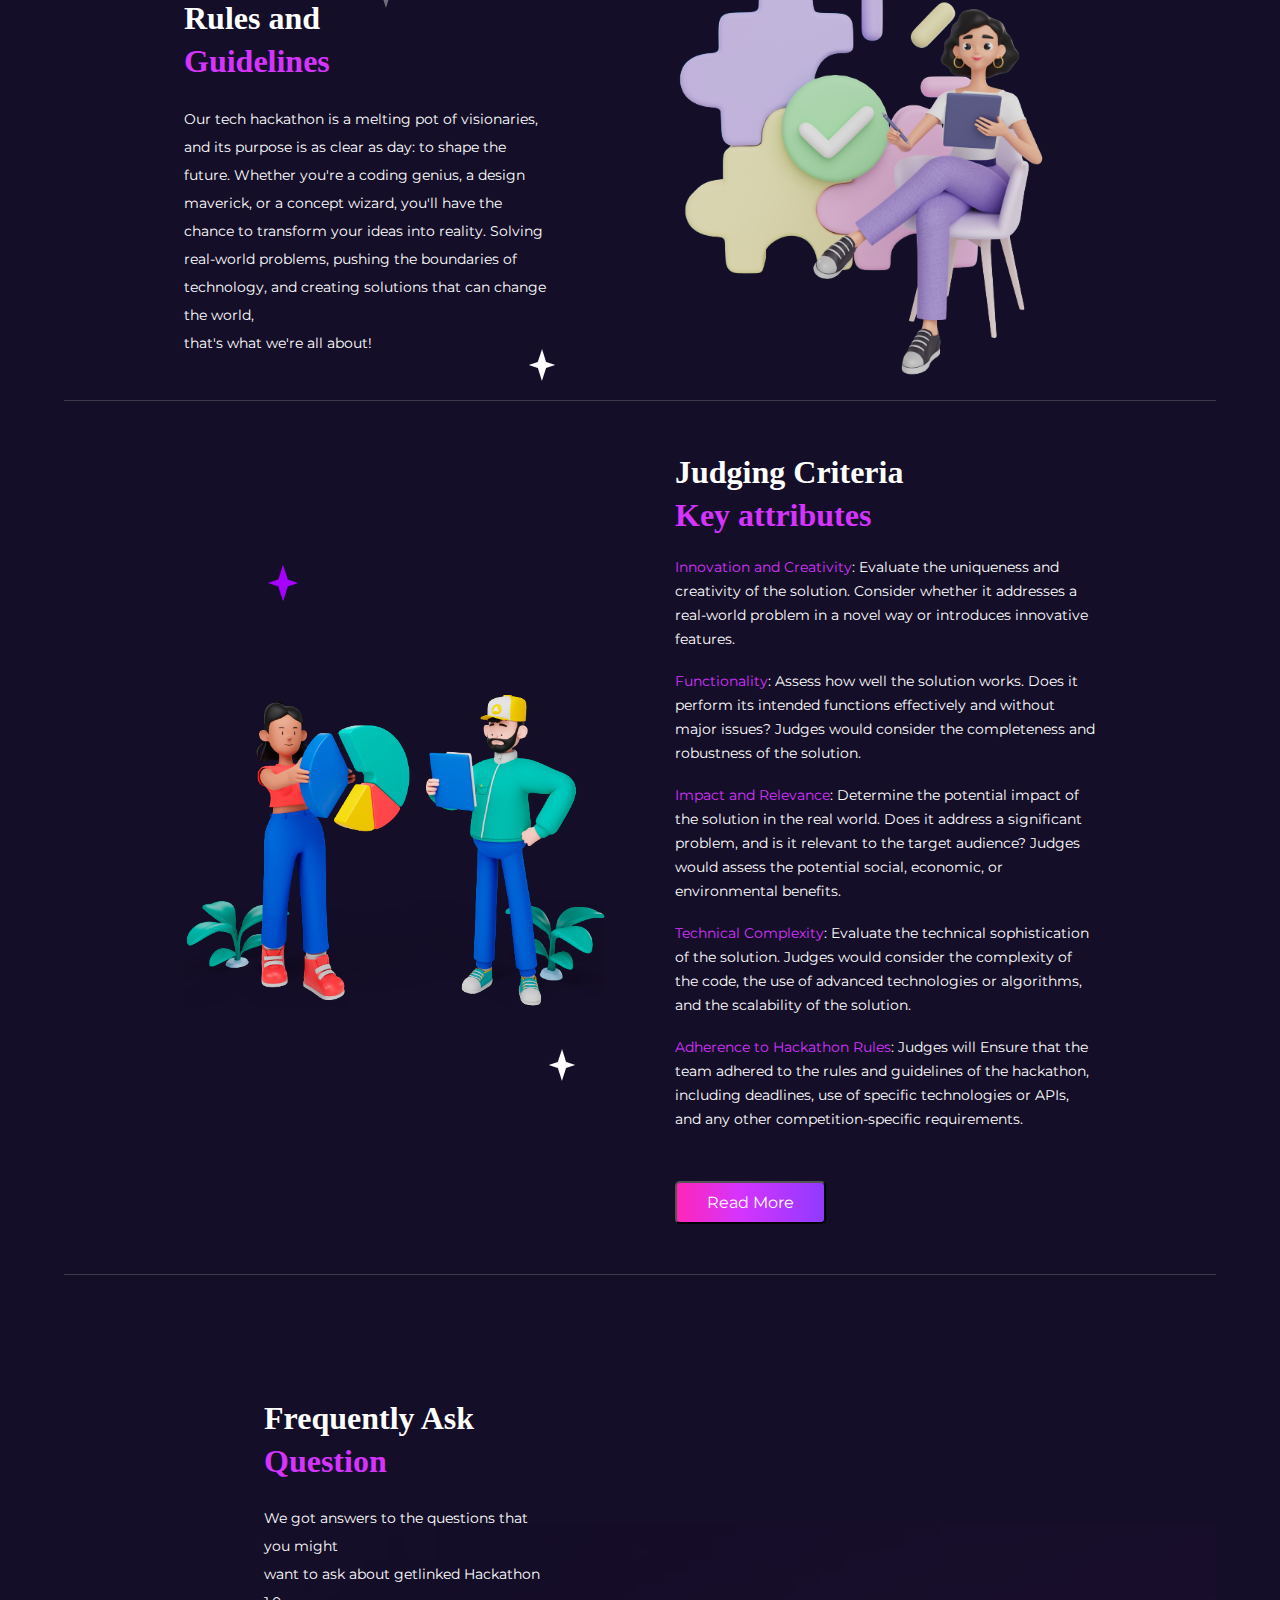
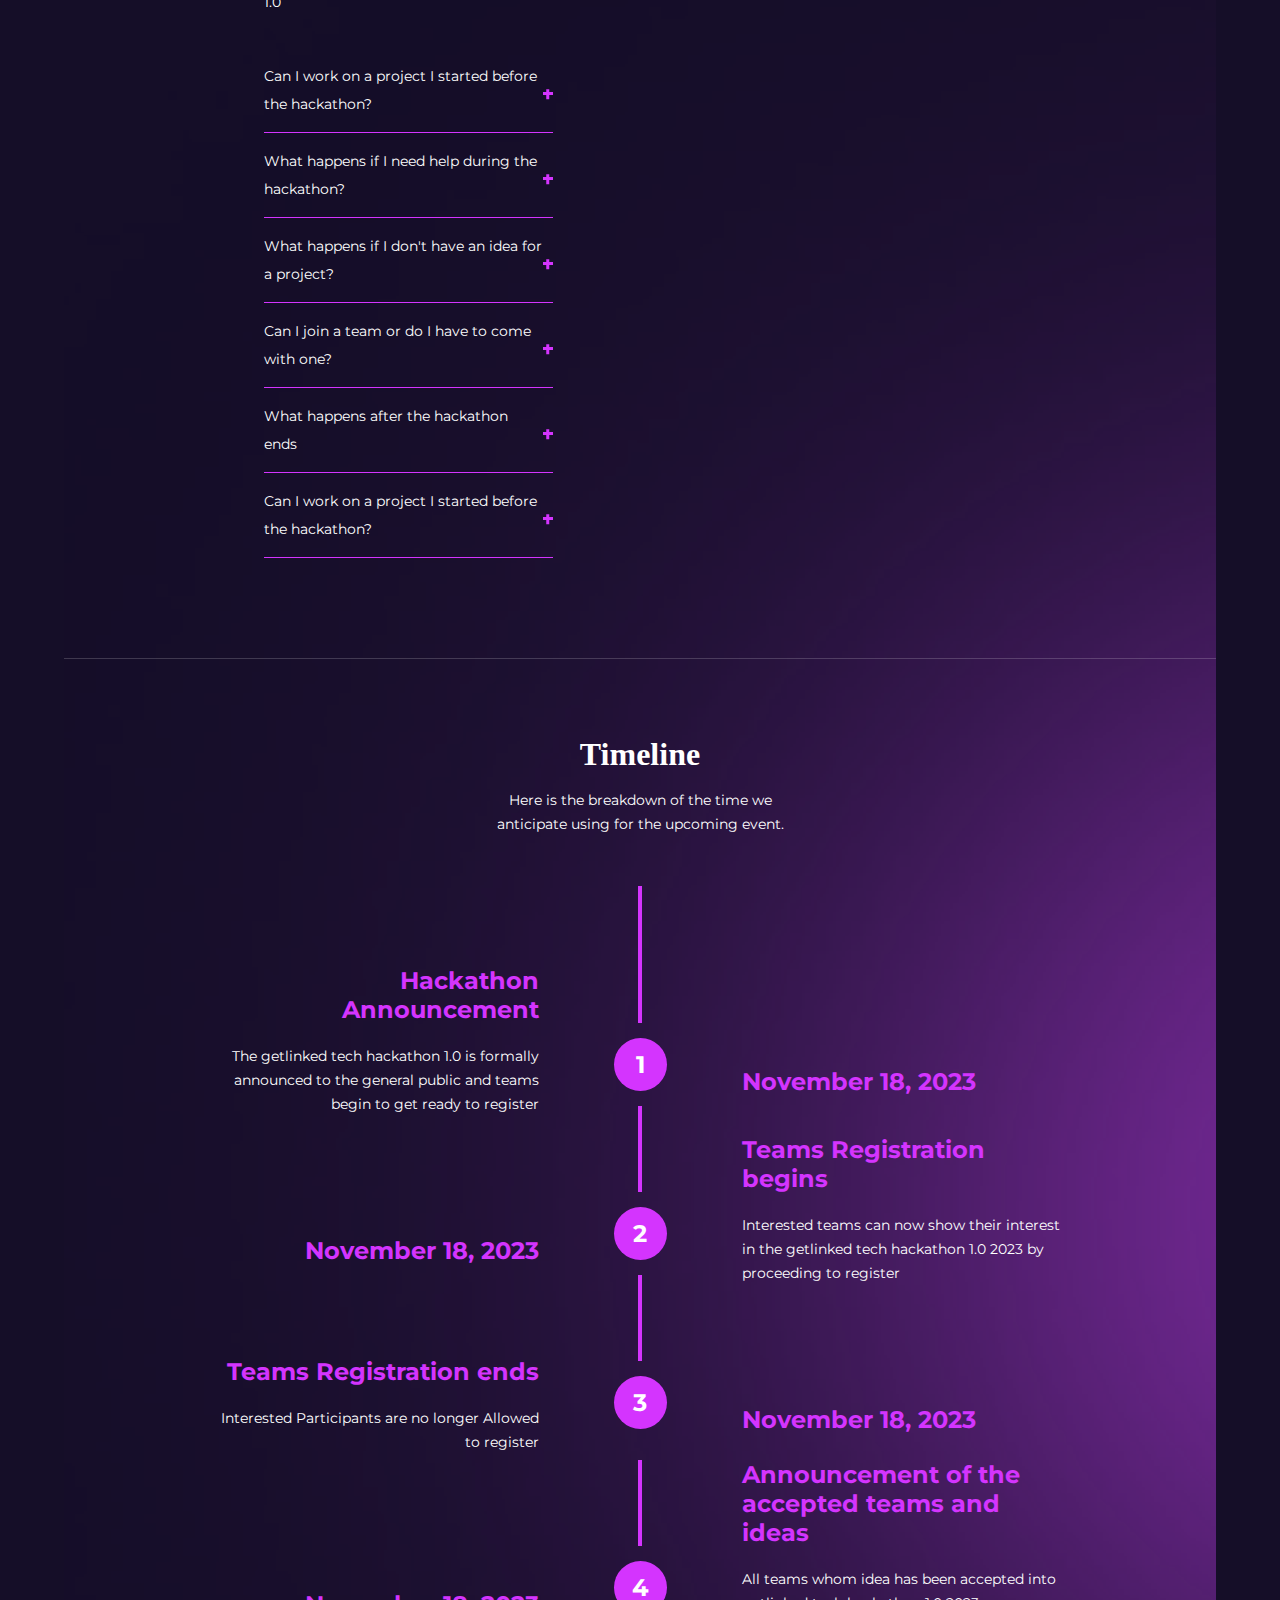
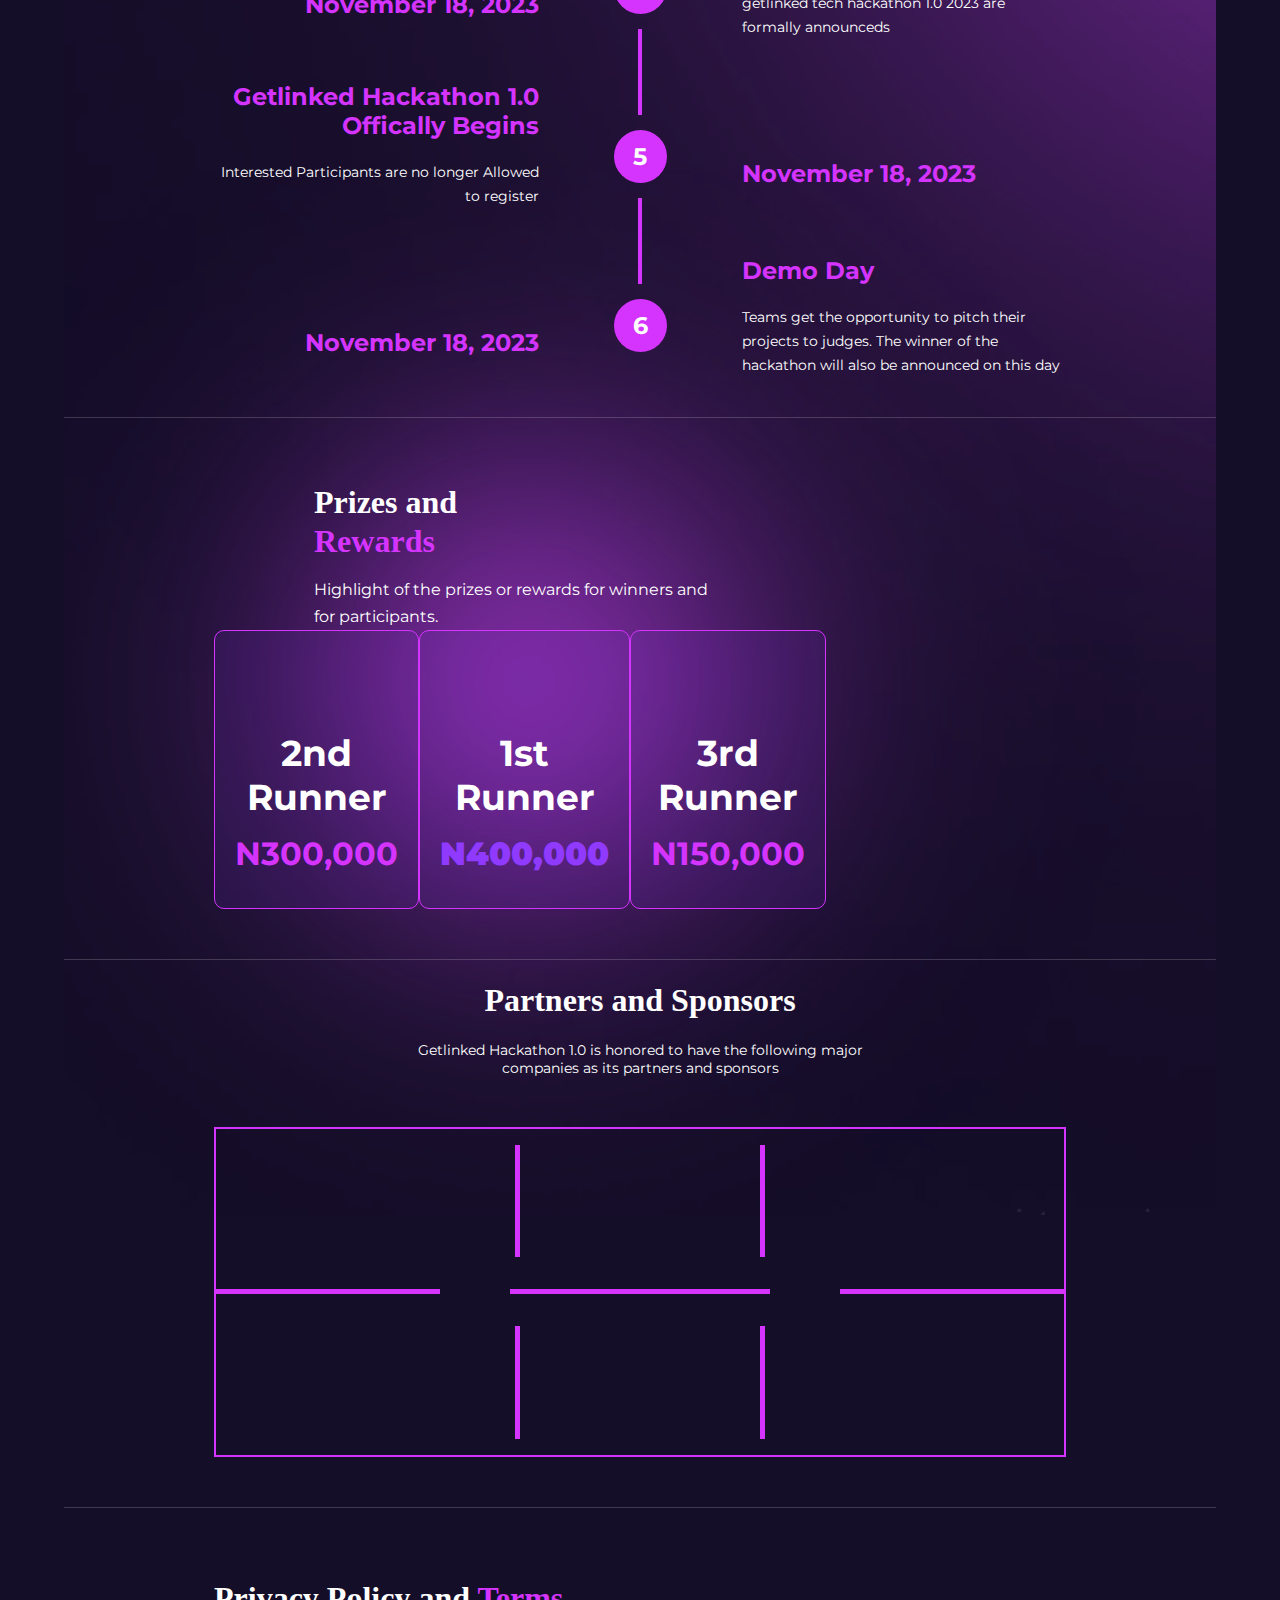
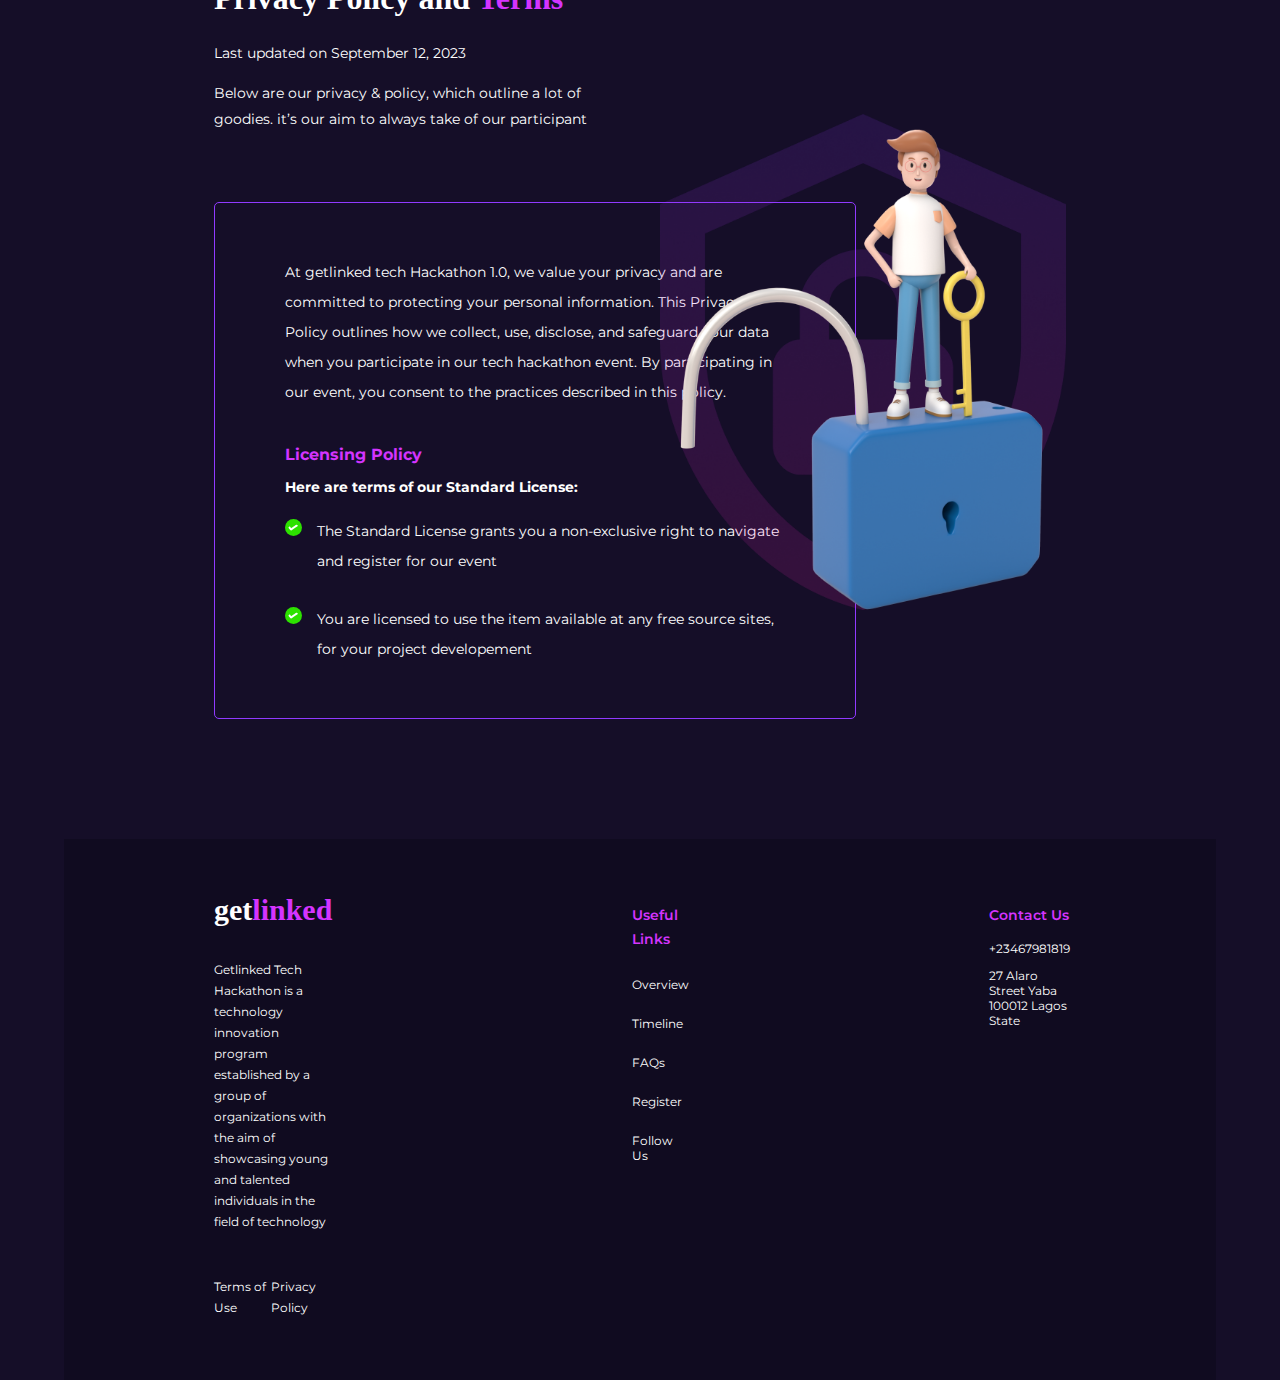
==== commit 5f06025e: "done with desktop view" ====
--- a/index.html
+++ b/index.html
@@ -503,7 +503,7 @@
       <p class="line"></p>
       <section class="security">
         <div class="left">
-          <div>
+          <div class="left11">
             <h1>Privacy Policy and <span>Terms</span></h1>
             <p>Last updated on September 12, 2023</p>
             <p>
@@ -511,36 +511,38 @@
               it’s our aim to always take of our participant
             </p>
           </div>
-          <div>
-            <p>
-              At getlinked tech Hackathon 1.0, we value your privacy and are
-              committed to protecting your personal information. This Privacy
-              Policy outlines how we collect, use, disclose, and safeguard your
-              data when you participate in our tech hackathon event. By
-              participating in our event, you consent to the practices described
-              in this policy.
-            </p>
-            <p>Licensing Policy</p>
-            <p>Here are terms of our Standard License:</p>
-          </div>
-          <div>
-            <div>
-              <img src="" alt="" />
-              <p>
-                The Standard License grants you a non-exclusive right to
-                navigate and register for our event
-              </p>
-            </div>
-            <div>
-              <img src="" alt="" />
-              <p>
-                You are licensed to use the item available at any free source
-                sites, for your project developement
-              </p>
-            </div>
-          </div>
-        </div>
-        <div class="right">
+          <div class="leftbord">
+            <div>
+              <p>
+                At getlinked tech Hackathon 1.0, we value your privacy and are
+                committed to protecting your personal information. This Privacy
+                Policy outlines how we collect, use, disclose, and safeguard
+                your data when you participate in our tech hackathon event. By
+                participating in our event, you consent to the practices
+                described in this policy.
+              </p>
+              <h4 class="license">Licensing Policy</h4>
+              <h6>Here are terms of our Standard License:</h6>
+            </div>
+            <div>
+              <div class="check">
+                <img src="./images/Vector 3.png" alt="" />
+                <p>
+                  The Standard License grants you a non-exclusive right to
+                  navigate and register for our event
+                </p>
+              </div>
+              <div class="check">
+                <img src="./images/Vector 3.png" alt="" />
+                <p>
+                  You are licensed to use the item available at any free source
+                  sites, for your project developement
+                </p>
+              </div>
+            </div>
+          </div>
+        </div>
+        <div class="rightt">
           <div class="rightimg">
             <img src="./images/Vector.png" alt="" />
             <img class="almo" src="./images/08 1.png" alt="" />
--- a/style.css
+++ b/style.css
@@ -935,7 +935,7 @@
 .left {
   width: 50%;
 }
-.right {
+.rightt {
   width: 50%;
   display: flex;
   justify-content: center;
@@ -943,15 +943,78 @@
 }
 
 .rightimg {
-  width: 50%;
-  /* position: relative; */
-}
-
-.right img {
   width: 100%;
 }
 
+.rightt img {
+  width: 100%;
+}
+
 .almo {
-  /* position: absolute; */
-  margin-top: -290px;
-}
+  margin-top: -600px;
+}
+
+.left11 {
+  width: 400px;
+}
+
+.left11 h1 {
+  font-family: Clash Display;
+  font-size: 32px;
+  font-weight: 700;
+  line-height: 39px;
+}
+
+.left11 h1 span {
+  color: #d434fe;
+}
+
+.left11 p {
+  font-family: Montserrat;
+  font-size: 14px;
+  font-weight: 400;
+  line-height: 26px;
+}
+
+.leftbord {
+  border: solid 1px #903aff;
+  margin: 70px 0;
+  width: 500px;
+  padding: 40px 70px;
+  border-radius: 5px;
+}
+
+.leftbord p {
+  font-family: Montserrat;
+  font-size: 14px;
+  font-weight: 400;
+  line-height: 30px;
+}
+
+.license {
+  font-family: Montserrat;
+  font-size: 16px;
+  font-weight: 700;
+  line-height: 35px;
+  color: #d434fe;
+  margin: 0;
+  margin-top: 30px;
+}
+
+.leftbord h6 {
+  font-family: Montserrat;
+  font-size: 14px;
+  font-weight: 700;
+  line-height: 30px;
+  margin: 0;
+}
+.check {
+  display: flex;
+  align-items: baseline;
+  gap: 15px;
+}
+.check img {
+  background-color: #2de100;
+  padding: 5px 3px;
+  border-radius: 100%;
+}
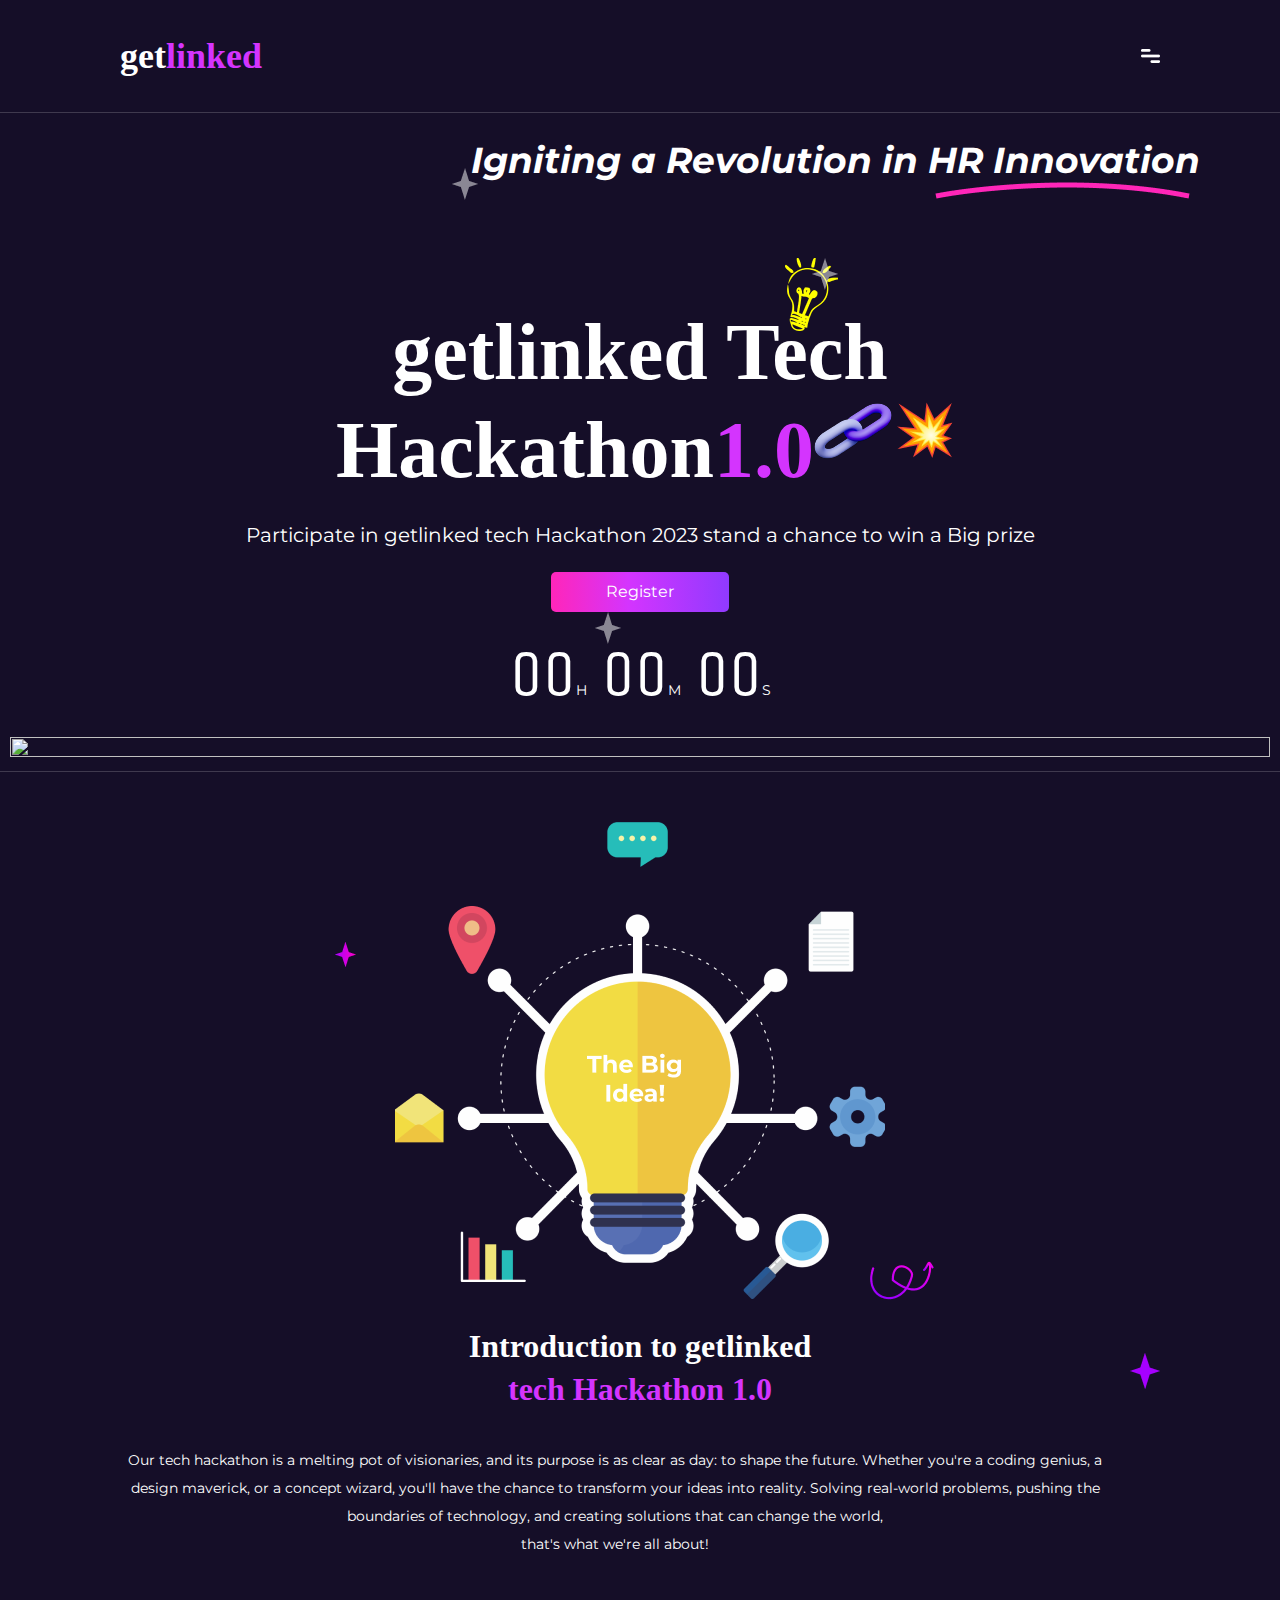
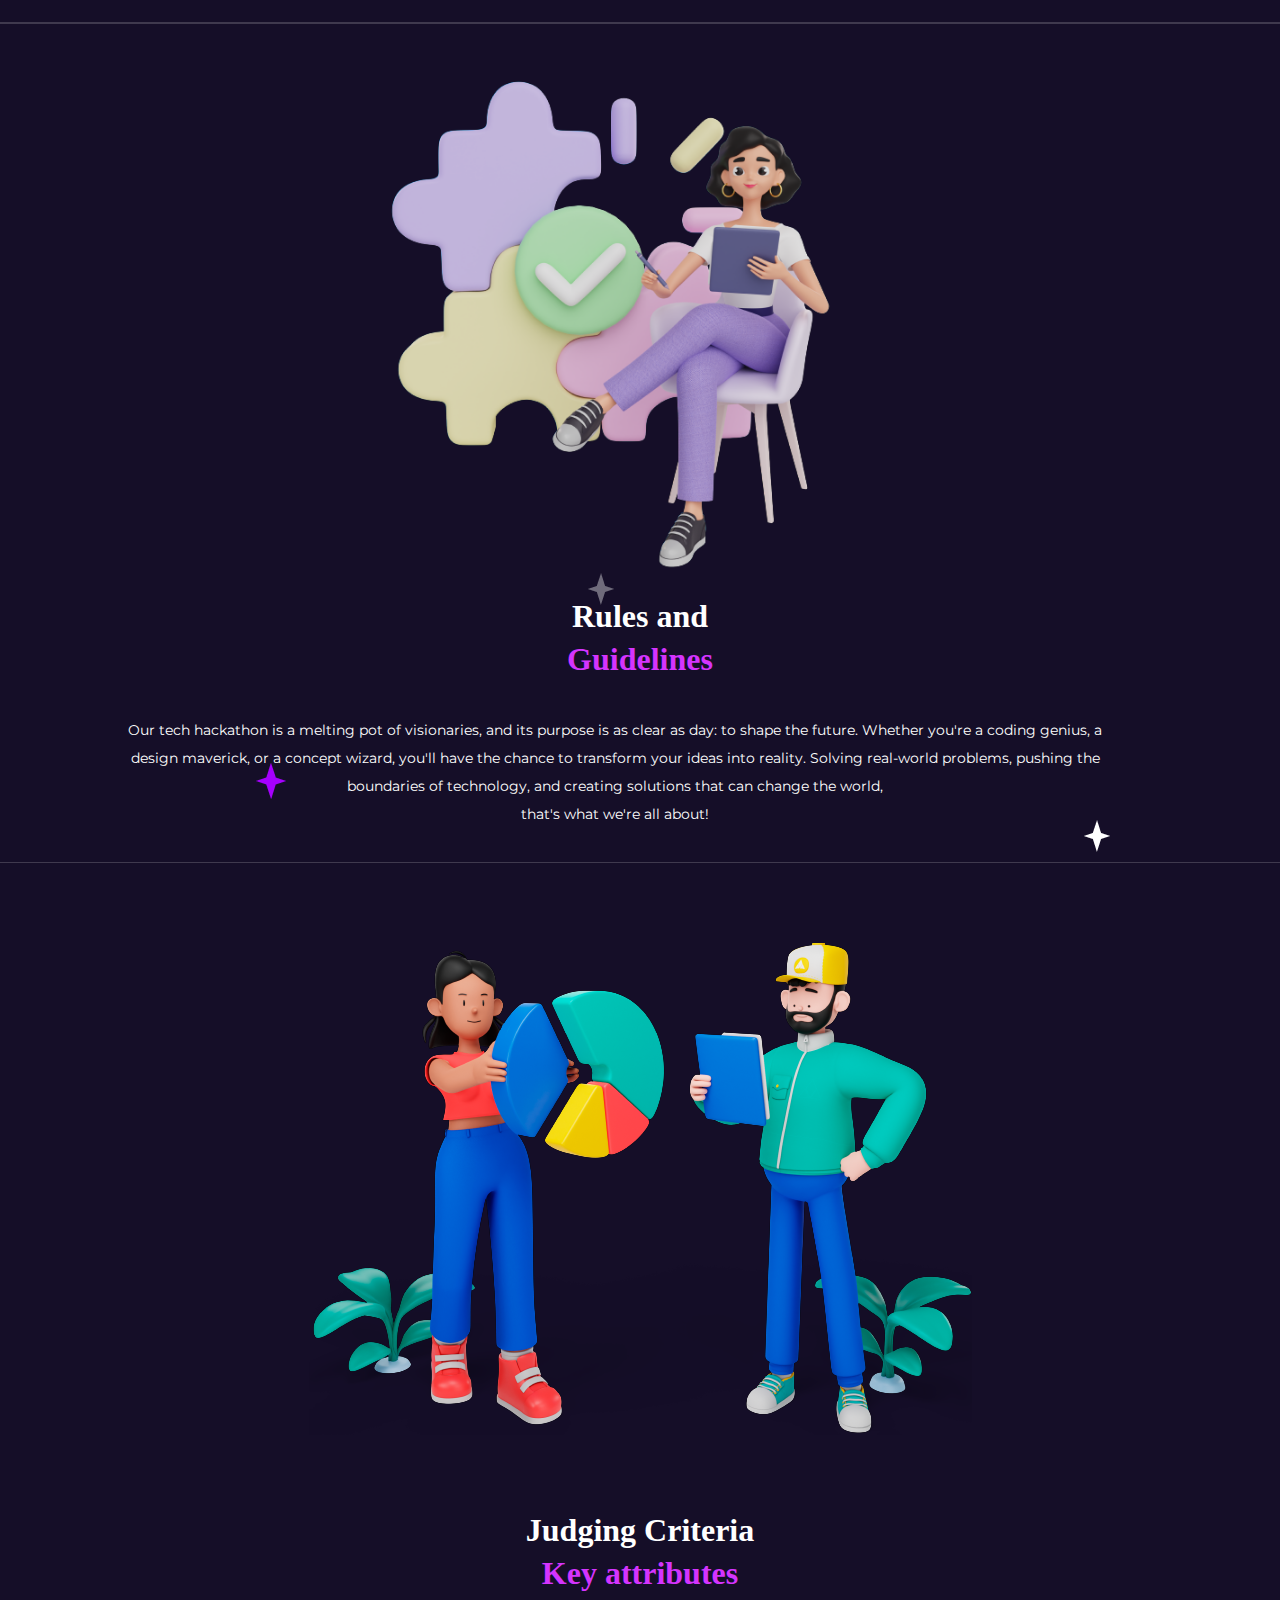
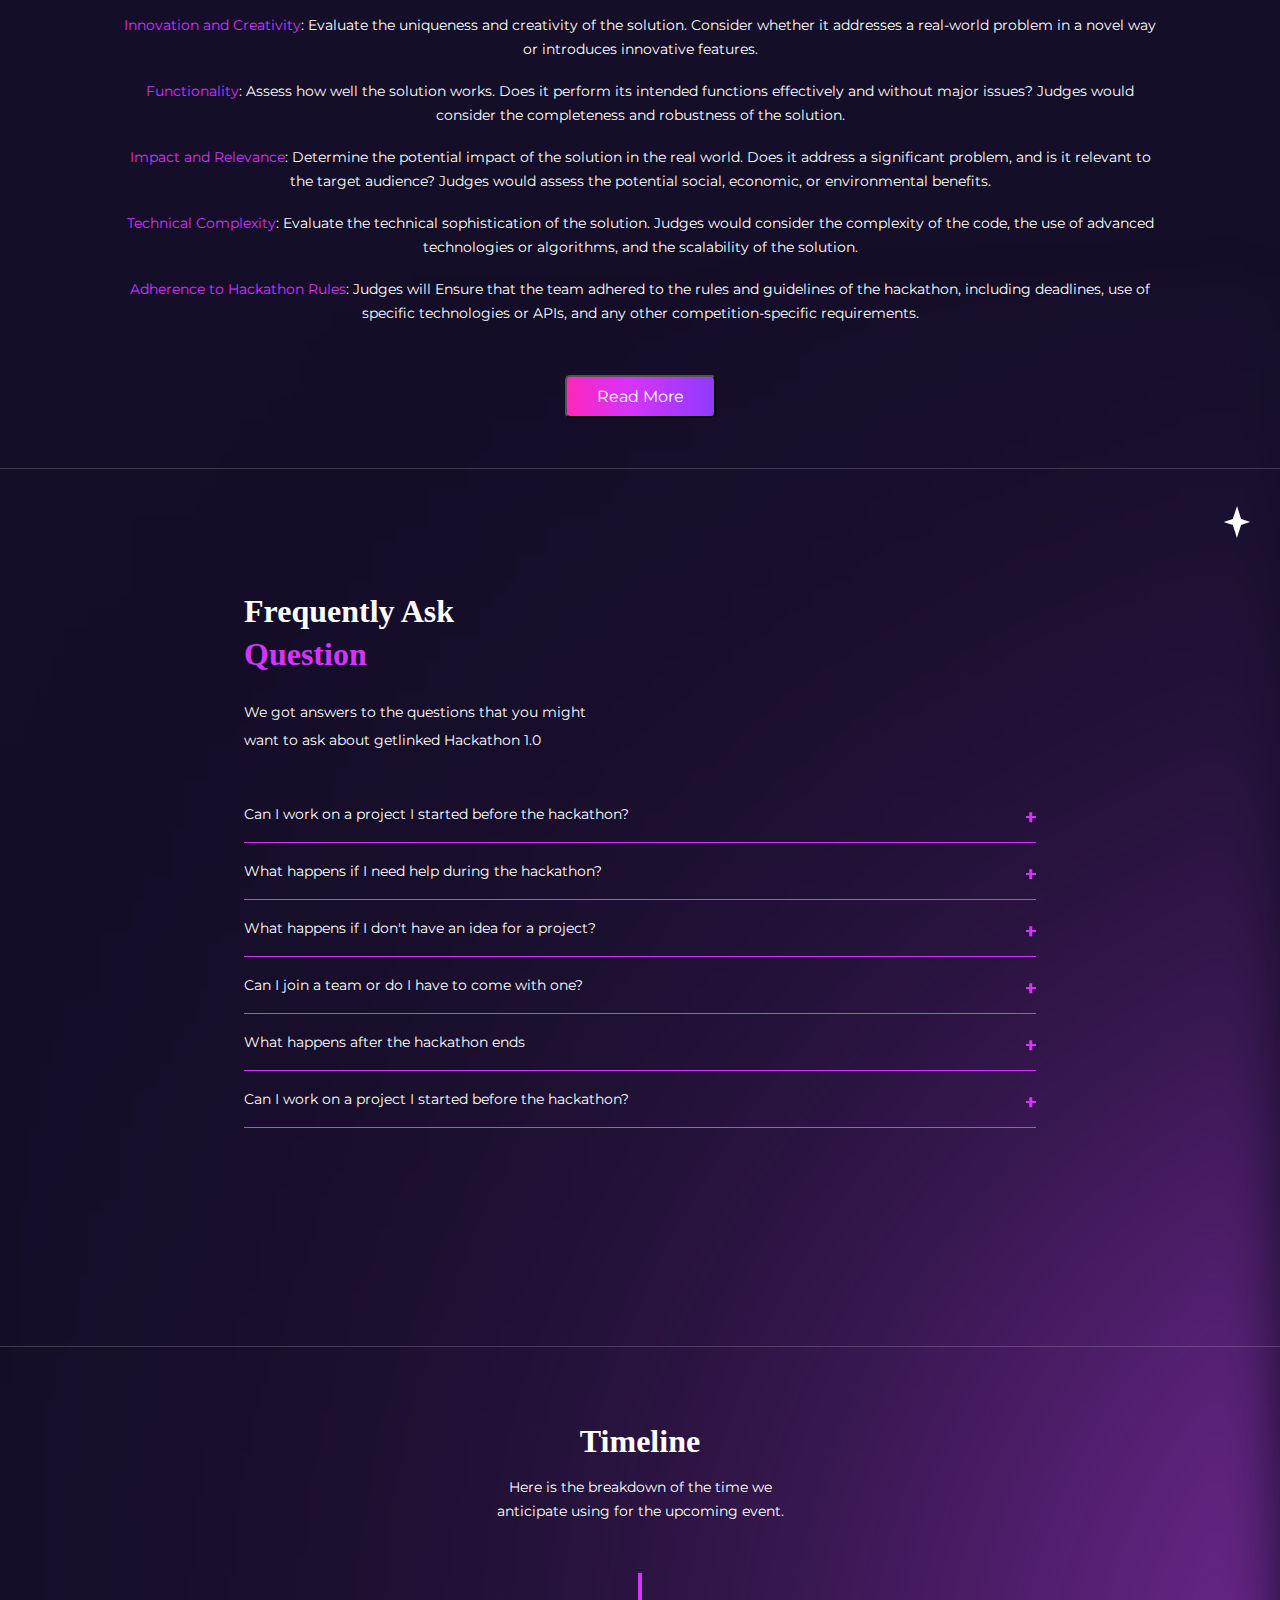
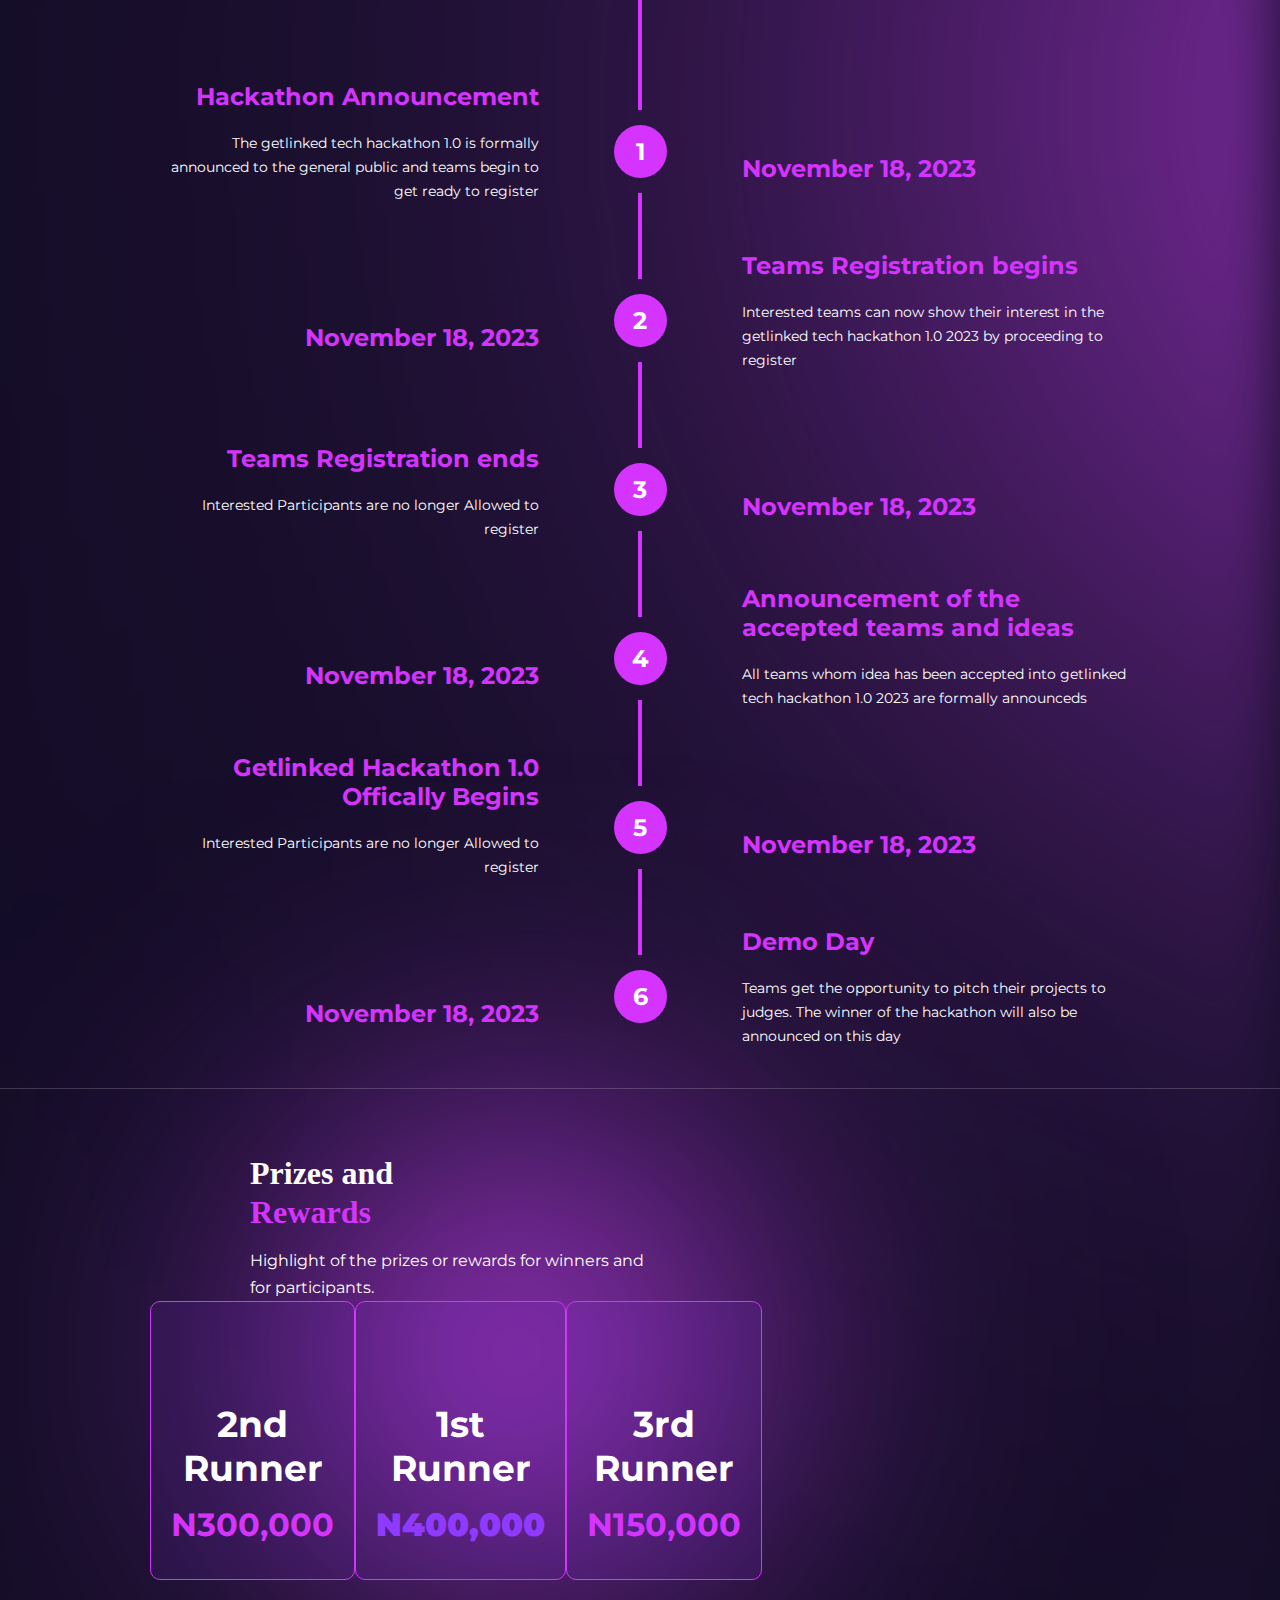
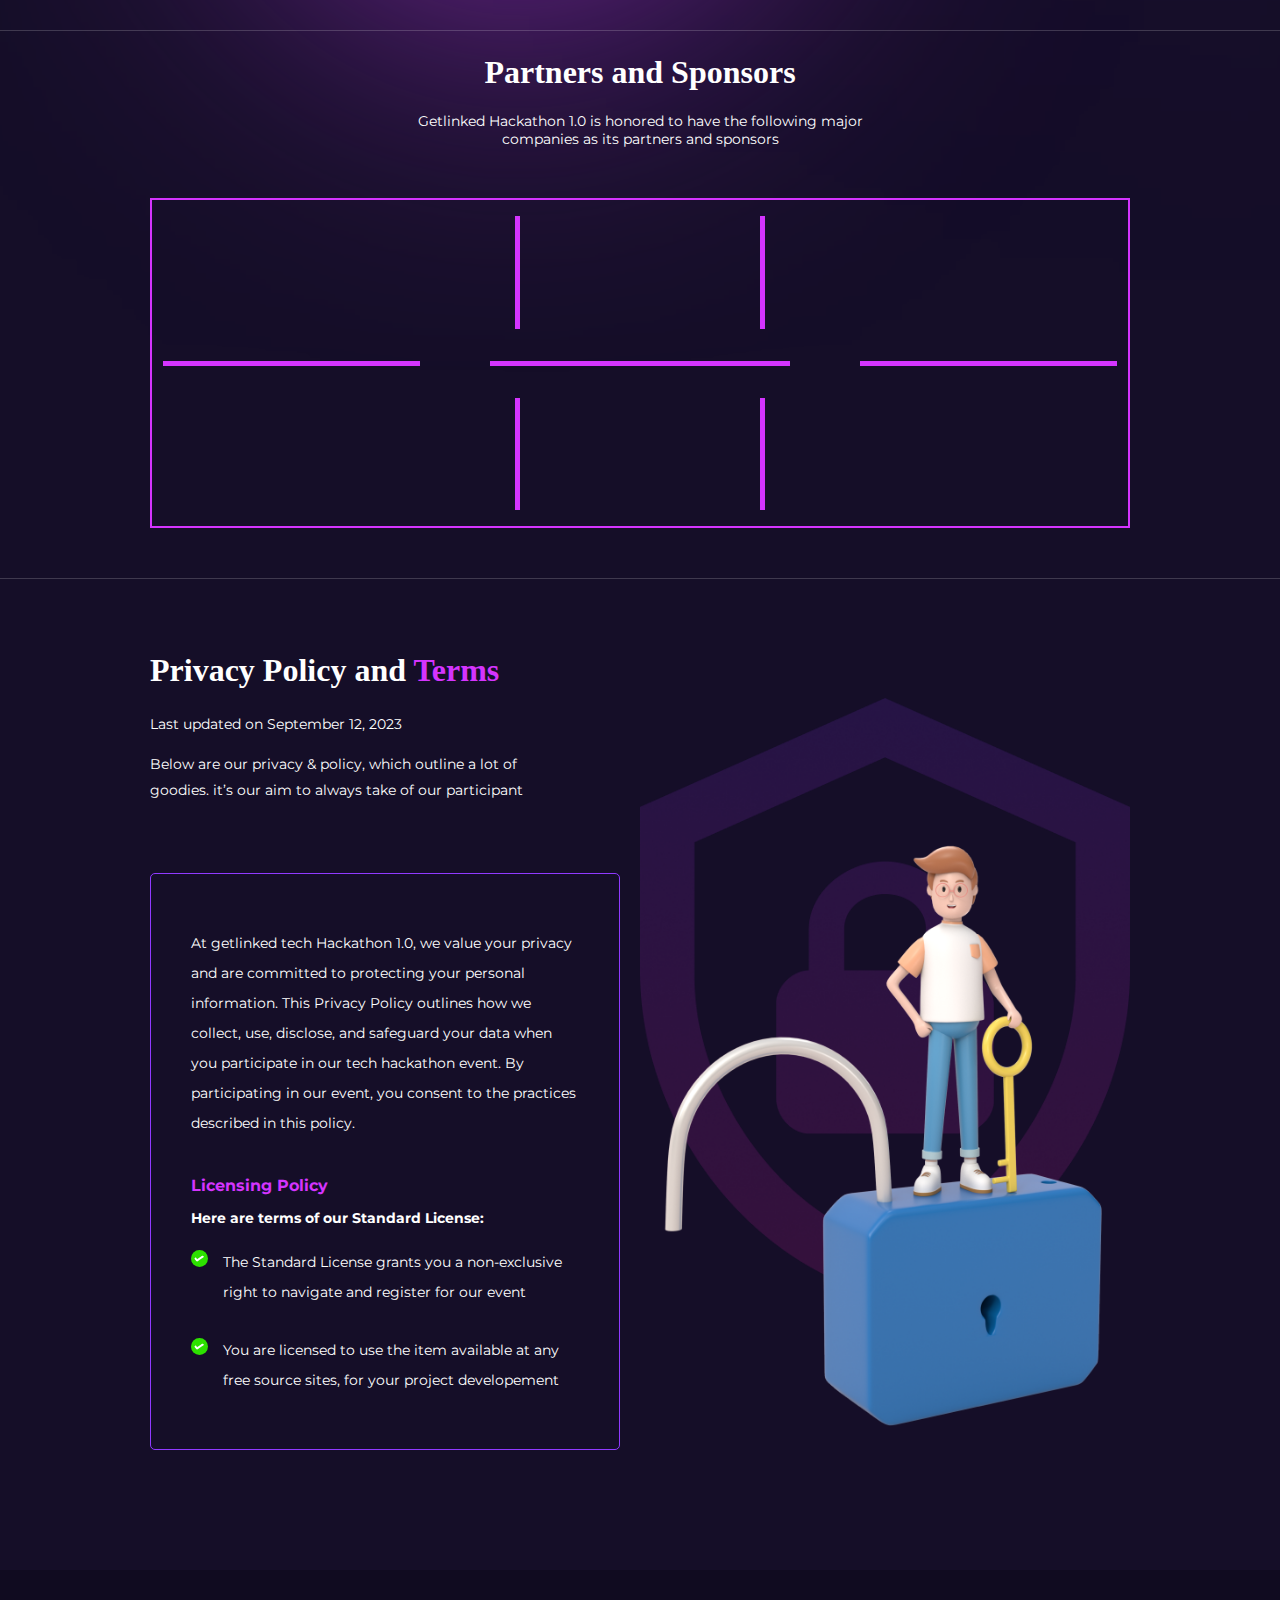
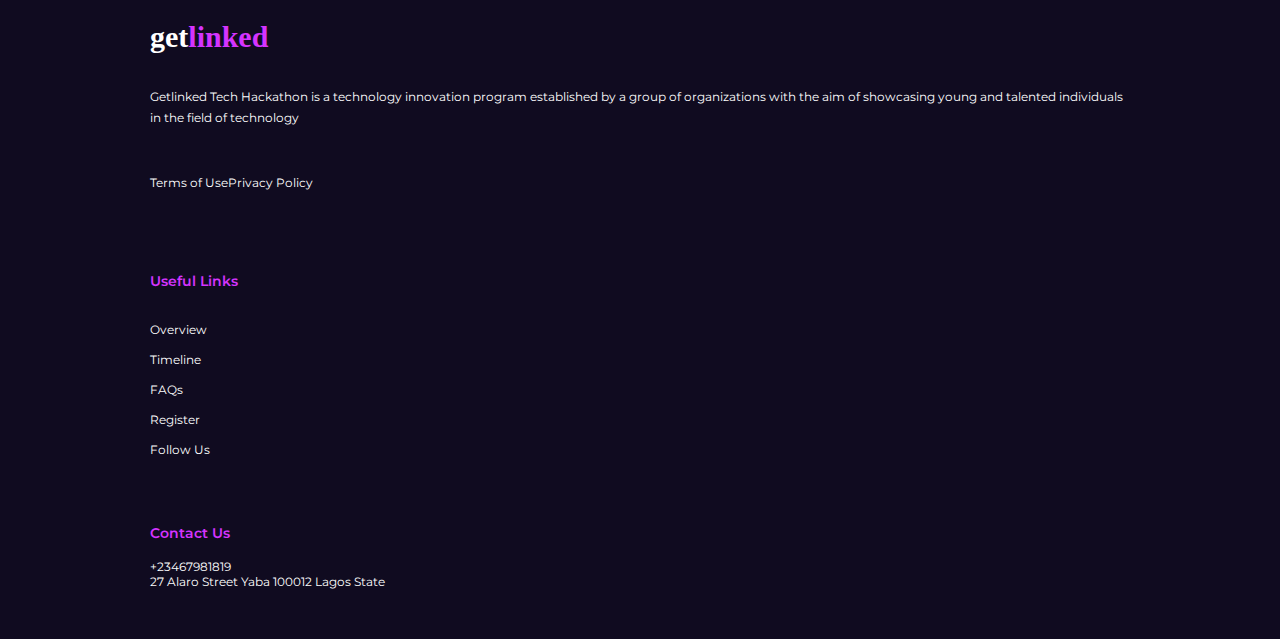
==== commit 35b4b40e: "responsiveness" ====
--- a/index.html
+++ b/index.html
@@ -20,6 +20,7 @@
         <div class="all">
           <div class="topnav">
             <h1>get<span>linked</span></h1>
+            <img class="mobile" src="./images/Vector Mobile.png" alt="" />
             <ul>
               <a href="">Timeline</a>
               <a href="">Overview</a>
@@ -44,10 +45,12 @@
                   <img class="img2" src="images/star.png" alt="" />
                   <img class="img3" src="images/star.png" alt="" />
                 </div>
-                <h1>Hackathon<span>1.0</span></h1>
                 <div class="imgg">
-                  <img src="images/chain-9365116-7621444.png" alt="" />
-                  <img class="img2" src="images/1f4a5.png" alt="" />
+                  <h1>Hackathon<span>1.0</span></h1>
+                  <div class="">
+                    <img src="images/chain-9365116-7621444.png" alt="" />
+                    <img class="img2" src="images/1f4a5.png" alt="" />
+                  </div>
                 </div>
               </div>
               <p>
@@ -141,11 +144,11 @@
       </section>
 
       <section class="next3">
+        <img class="recimg21" src="images/21.png" alt="" />
         <div class="next3img">
           <img class="img00" src="images/8046554 1.png" alt="" />
           <img class="next3rec" src="images/star pu.png" alt="" />
           <img class="next3rec2" src="images/star (1).png" alt="" />
-          <img class="recimg21" src="images/21.png" alt="" />
         </div>
         <div class="next3text">
           <h3>
--- a/style.css
+++ b/style.css
@@ -2,8 +2,12 @@
   margin: 0;
   background-color: #150e28;
   color: white;
-  width: 90%;
-  margin: auto;
+  display: flex;
+  justify-content: center;
+}
+
+.container {
+  max-width: 1512px;
 }
 
 html {
@@ -113,7 +117,7 @@
 .headbody {
   display: grid;
   grid-template-columns: 1fr 1.2fr;
-  padding: 10px 100px;
+  padding: 10px 0 0 100px;
   column-gap: 0px;
   align-items: center;
 }
@@ -143,7 +147,7 @@
 .headrec .img1 {
   position: absolute;
   top: -45px;
-  right: 200px;
+  right: 30%;
 }
 
 .headrec .img2 {
@@ -172,7 +176,7 @@
 }
 
 .headimgg {
-  width: 110%;
+  width: 120%;
 }
 
 .headtext {
@@ -184,12 +188,13 @@
   top: 30px;
   left: -50px;
   width: 100%;
-  animation: rotate 5s linear infinite;
+  filter: blur(2px);
+  animation: rotate 2s infinite;
 }
 
 /* @keyframes rotate {
-  100% {
-    transform: rotate(360deg);
+  50% {
+    transform: rotate(180deg);
   }
 } */
 
@@ -200,15 +205,14 @@
 }
 
 .imgg {
-  display: inline;
+  display: flex;
+  flex-wrap: nowrap;
   margin-left: 10px;
 }
 
 .poppp {
   width: 100%;
   height: 100%;
-
-  filter: blur(1px);
 }
 
 .headtext p {
@@ -359,9 +363,11 @@
   right: 0;
   bottom: -350px;
   z-index: -50;
+  filter: blur(20px);
 }
 
 .recpurple2 {
+  filter: blur(20px);
   position: absolute;
   left: 0px;
   bottom: -100px;
@@ -393,6 +399,7 @@
   display: flex;
   align-items: center;
   gap: 70px;
+  position: relative;
 }
 
 .next3img .img00 {
@@ -402,13 +409,14 @@
 
 .next3img {
   flex: 1;
-  position: relative;
+  /* position: relative; */
 }
 
 .recimg21 {
-  position: absolute;
-  left: -120px;
-  bottom: -500px;
+  filter: blur(20px);
+  position: absolute;
+  left: 0px;
+  bottom: 0px;
   z-index: -2;
 }
 
@@ -505,6 +513,10 @@
   opacity: 0;
 }
 
+.faqboss {
+  border-bottom: 1px solid #d434fe;
+}
+
 .faq {
   font-family: Montserrat;
   font-size: 14px;
@@ -539,10 +551,6 @@
   color: #d434fe;
 }
 
-.next4text {
-  flex: 0.7;
-}
-
 .next4img {
   flex: 1;
   position: relative;
@@ -573,14 +581,16 @@
 .img22 {
   position: absolute;
   top: -400px;
-  right: -200px;
+  /* right: 50px; */
   z-index: -10;
+  filter: blur(30px);
 }
 
 .faq1 {
-  display: flex;
+  width: 100%;
+  display: flex;
+  gap: 20px;
   justify-content: space-between;
-  border-bottom: 1px solid #d434fe;
   align-items: center;
 }
 
@@ -763,6 +773,7 @@
 }
 
 .next6rec1 {
+  filter: blur(30px);
   position: absolute;
   right: 0;
   bottom: -250px;
@@ -770,6 +781,7 @@
 }
 
 .next6rec2 {
+  filter: blur(30px);
   position: absolute;
   left: 0;
   /* bottom: 0px; */
@@ -788,6 +800,7 @@
   left: 15%;
   z-index: -25;
   opacity: 0.5;
+  width: 100%;
 }
 .next77 {
   text-align: center;
@@ -871,7 +884,7 @@
   padding: 50px 150px;
   display: grid;
   grid-template-columns: 2.5fr 1fr 1fr;
-  column-gap: 300px;
+  gap: 50px;
   align-items: baseline;
   filter: blur(100);
 }
@@ -907,6 +920,7 @@
   font-family: Montserrat;
   font-size: 12px;
   font-weight: 400;
+  margin: 0;
 }
 
 .terms {
@@ -917,12 +931,13 @@
   display: flex;
   flex-direction: column;
   gap: 20px;
+  flex: 2;
 }
 
 .foot2 {
   display: flex;
   flex-direction: column;
-  /* gap: 10px; */
+  gap: 15px;
 }
 
 .security {
@@ -933,29 +948,29 @@
 }
 
 .left {
-  width: 50%;
+  max-width: 50%;
 }
 .rightt {
-  width: 50%;
-  display: flex;
+  max-width: 50%;
+  /* display: flex;
   justify-content: center;
-  align-items: center;
-}
-
-.rightimg {
-  width: 100%;
-}
+  align-items: center; */
+}
+
+/* .rightimg {
+  width: 100%;
+} */
 
 .rightt img {
   width: 100%;
 }
 
 .almo {
-  margin-top: -600px;
+  margin-top: -510px;
 }
 
 .left11 {
-  width: 400px;
+  max-width: 400px;
 }
 
 .left11 h1 {
@@ -979,8 +994,8 @@
 .leftbord {
   border: solid 1px #903aff;
   margin: 70px 0;
-  width: 500px;
-  padding: 40px 70px;
+  max-width: 500px;
+  padding: 40px;
   border-radius: 5px;
 }
 
--- a/mediaq.css
+++ b/mediaq.css
@@ -0,0 +1,111 @@
+.mobile {
+  display: none;
+}
+
+@media (max-width: 1370px) {
+  .mobile {
+    display: block;
+  }
+
+  .topnav ul {
+    display: none;
+  }
+
+  .btnreg1 {
+    display: none;
+  }
+
+  .headbody {
+    display: flex;
+    flex-direction: column;
+    padding: 10px;
+  }
+
+  .headrec .img1 {
+    right: 10%;
+  }
+
+  .headtext {
+    display: flex;
+    flex-direction: column;
+    align-items: center;
+  }
+
+  .headtext p {
+    padding: 0;
+  }
+
+  .countrec {
+    margin: 20px;
+  }
+
+  .countdown p {
+    margin: 0;
+    padding: 0;
+  }
+  .headimgg {
+    display: flex;
+    flex-direction: column;
+    justify-content: center;
+    align-items: center;
+  }
+
+  .next1 {
+    display: flex;
+    flex-direction: column;
+  }
+
+  .nextt {
+    display: flex;
+    flex-direction: column;
+    align-items: center;
+  }
+
+  .nextt h1,
+  .nextt p {
+    text-align: center;
+  }
+
+  .next2 {
+    display: flex;
+    flex-direction: column-reverse;
+  }
+
+  .next3 {
+    display: flex;
+    flex-direction: column;
+  }
+
+  .recimg21 {
+    bottom: 350px;
+  }
+
+  .next3text h3,
+  .next3text p {
+    text-align: center;
+  }
+
+  .next3text {
+    text-align: center;
+  }
+
+  .next4 {
+    display: flex;
+    flex-direction: column;
+  }
+
+  .next4text {
+    width: 90%;
+  }
+
+  .next4img {
+    margin-top: 50px;
+  }
+
+  footer {
+    display: flex;
+    flex-direction: column;
+    /* gap: 50px; */
+    
+  }
+}
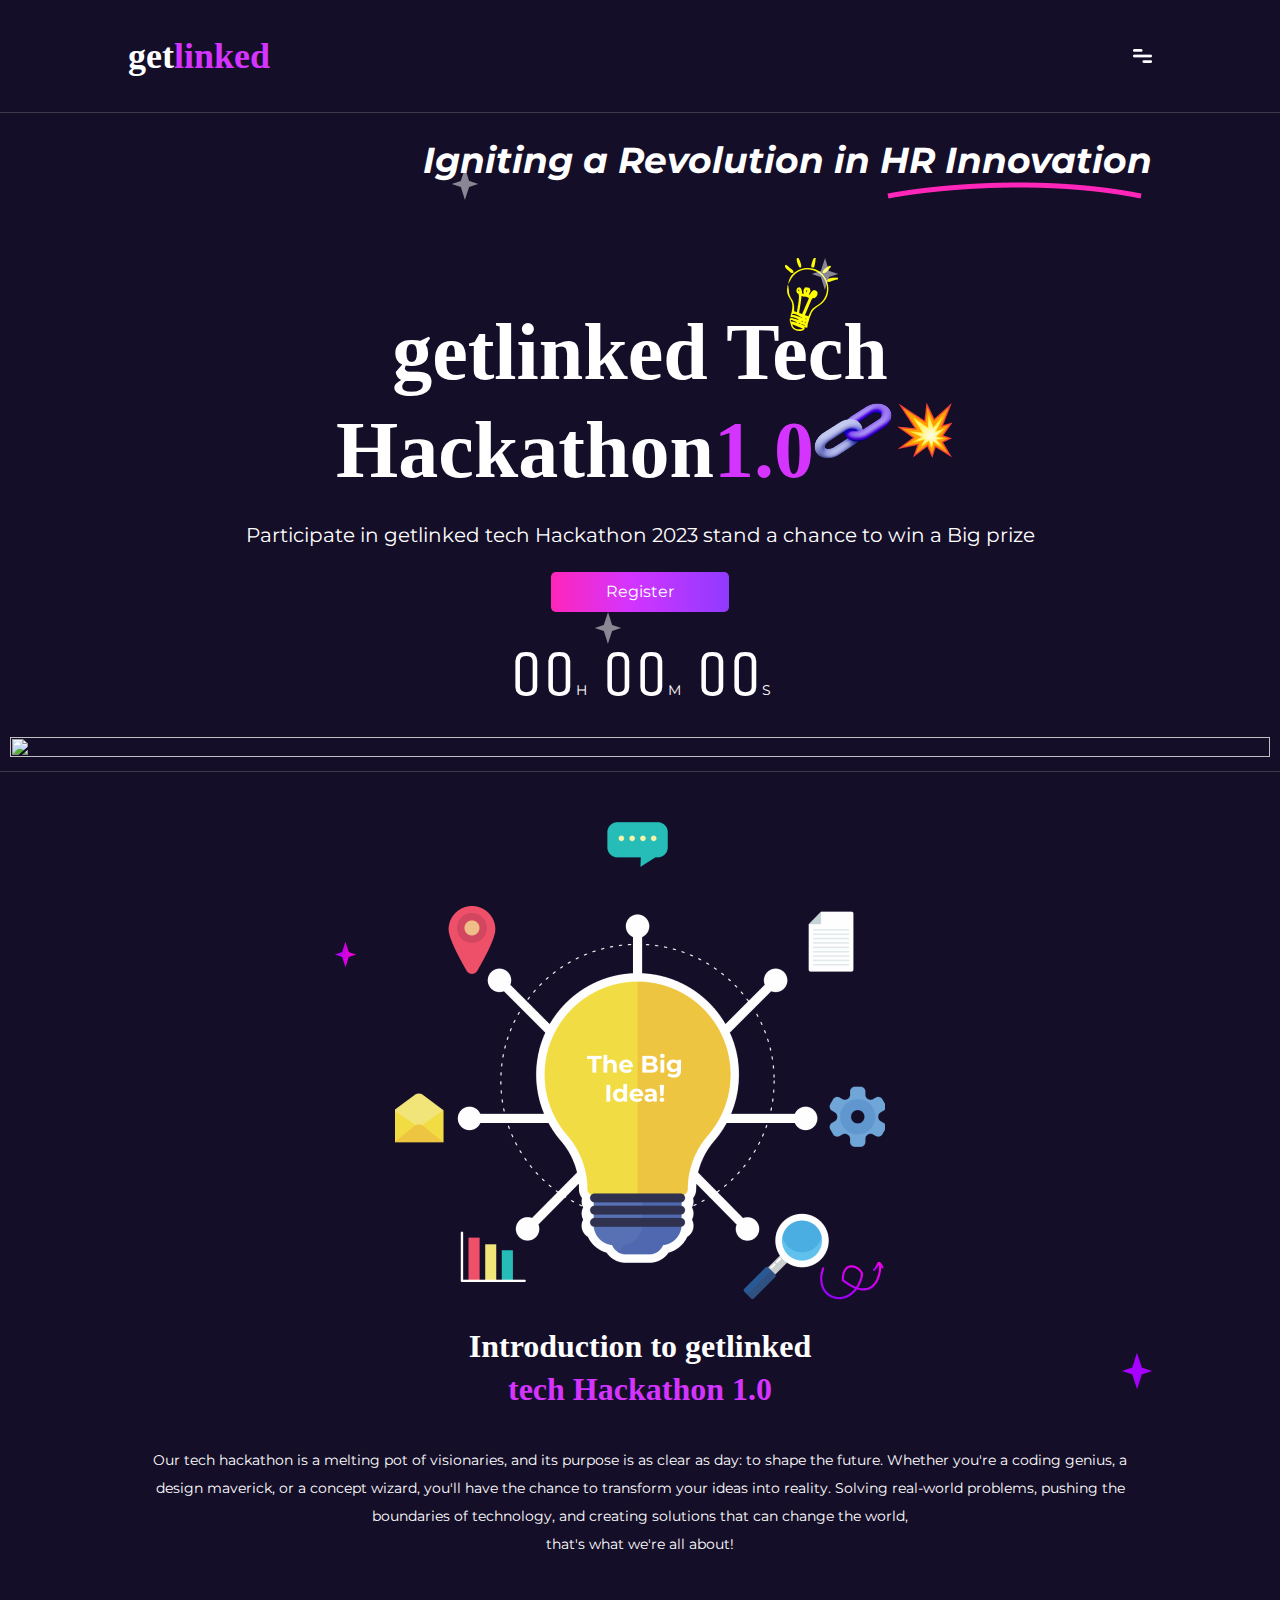
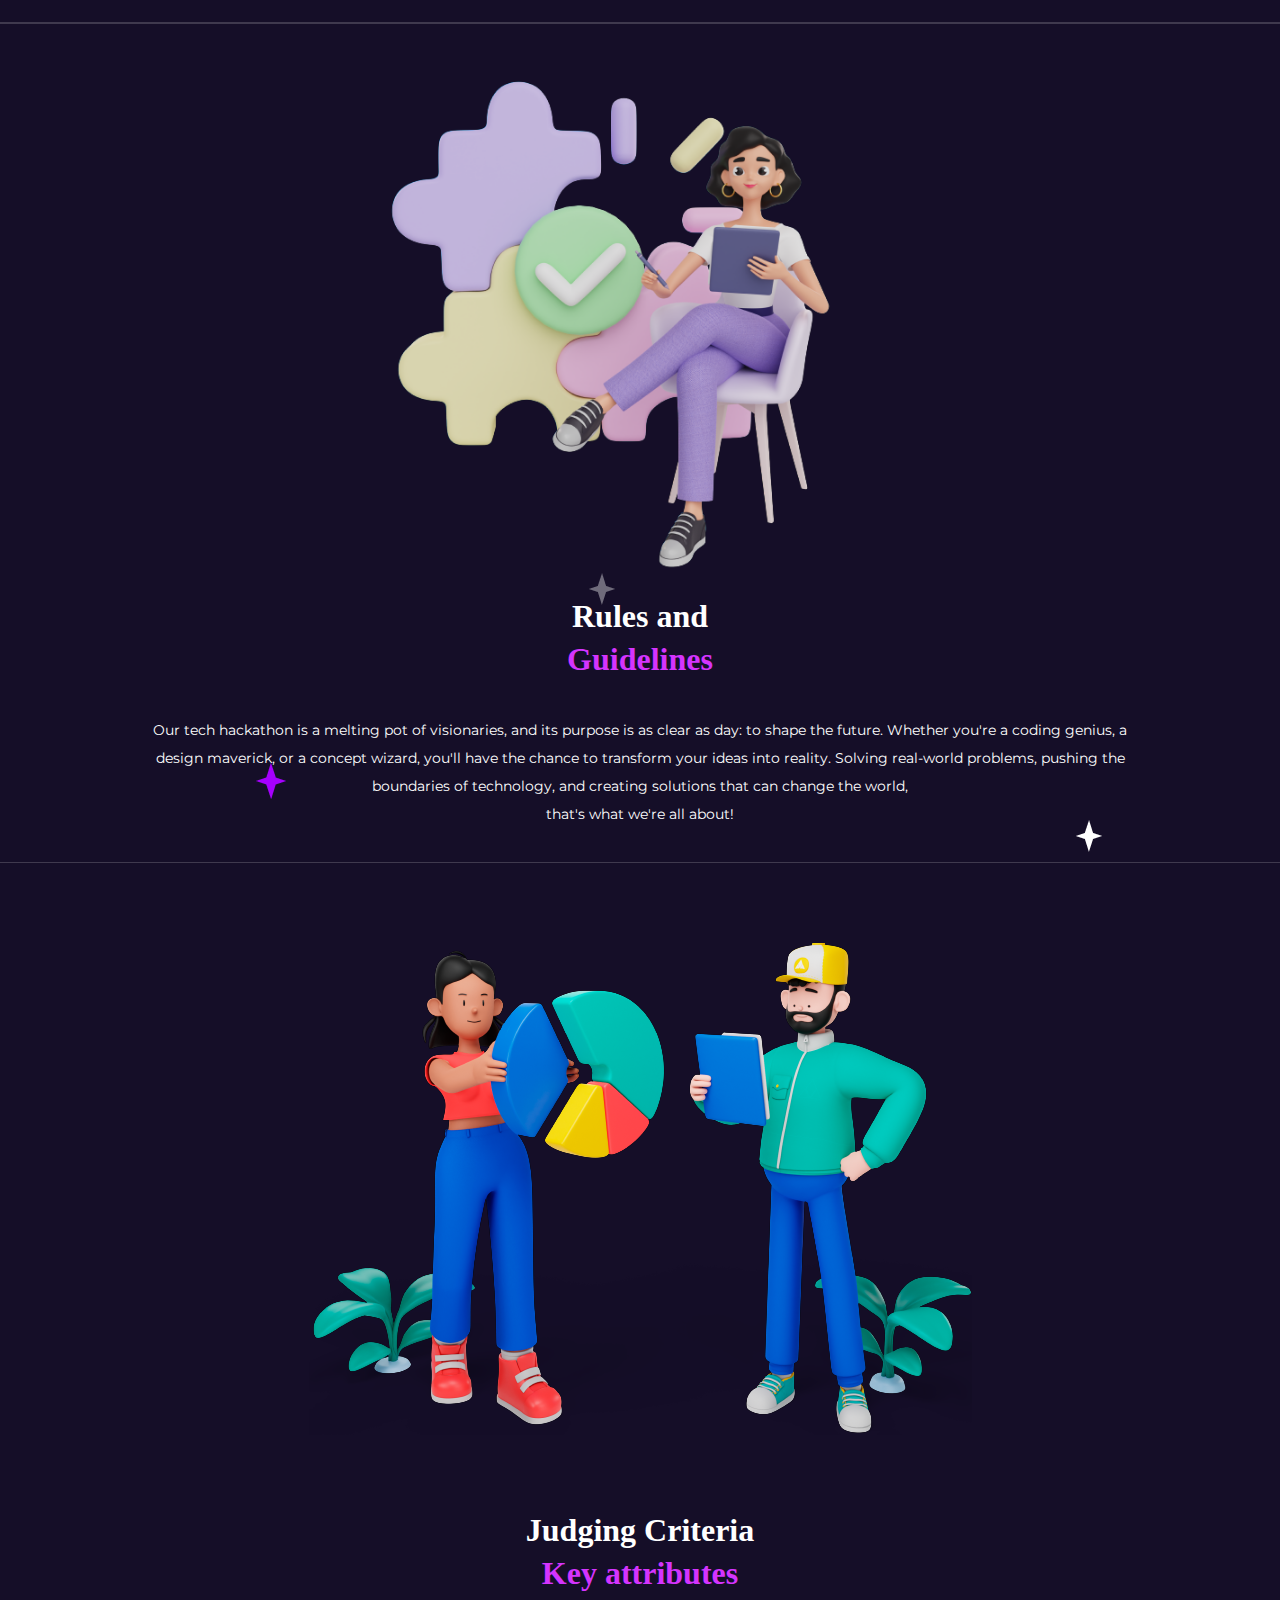
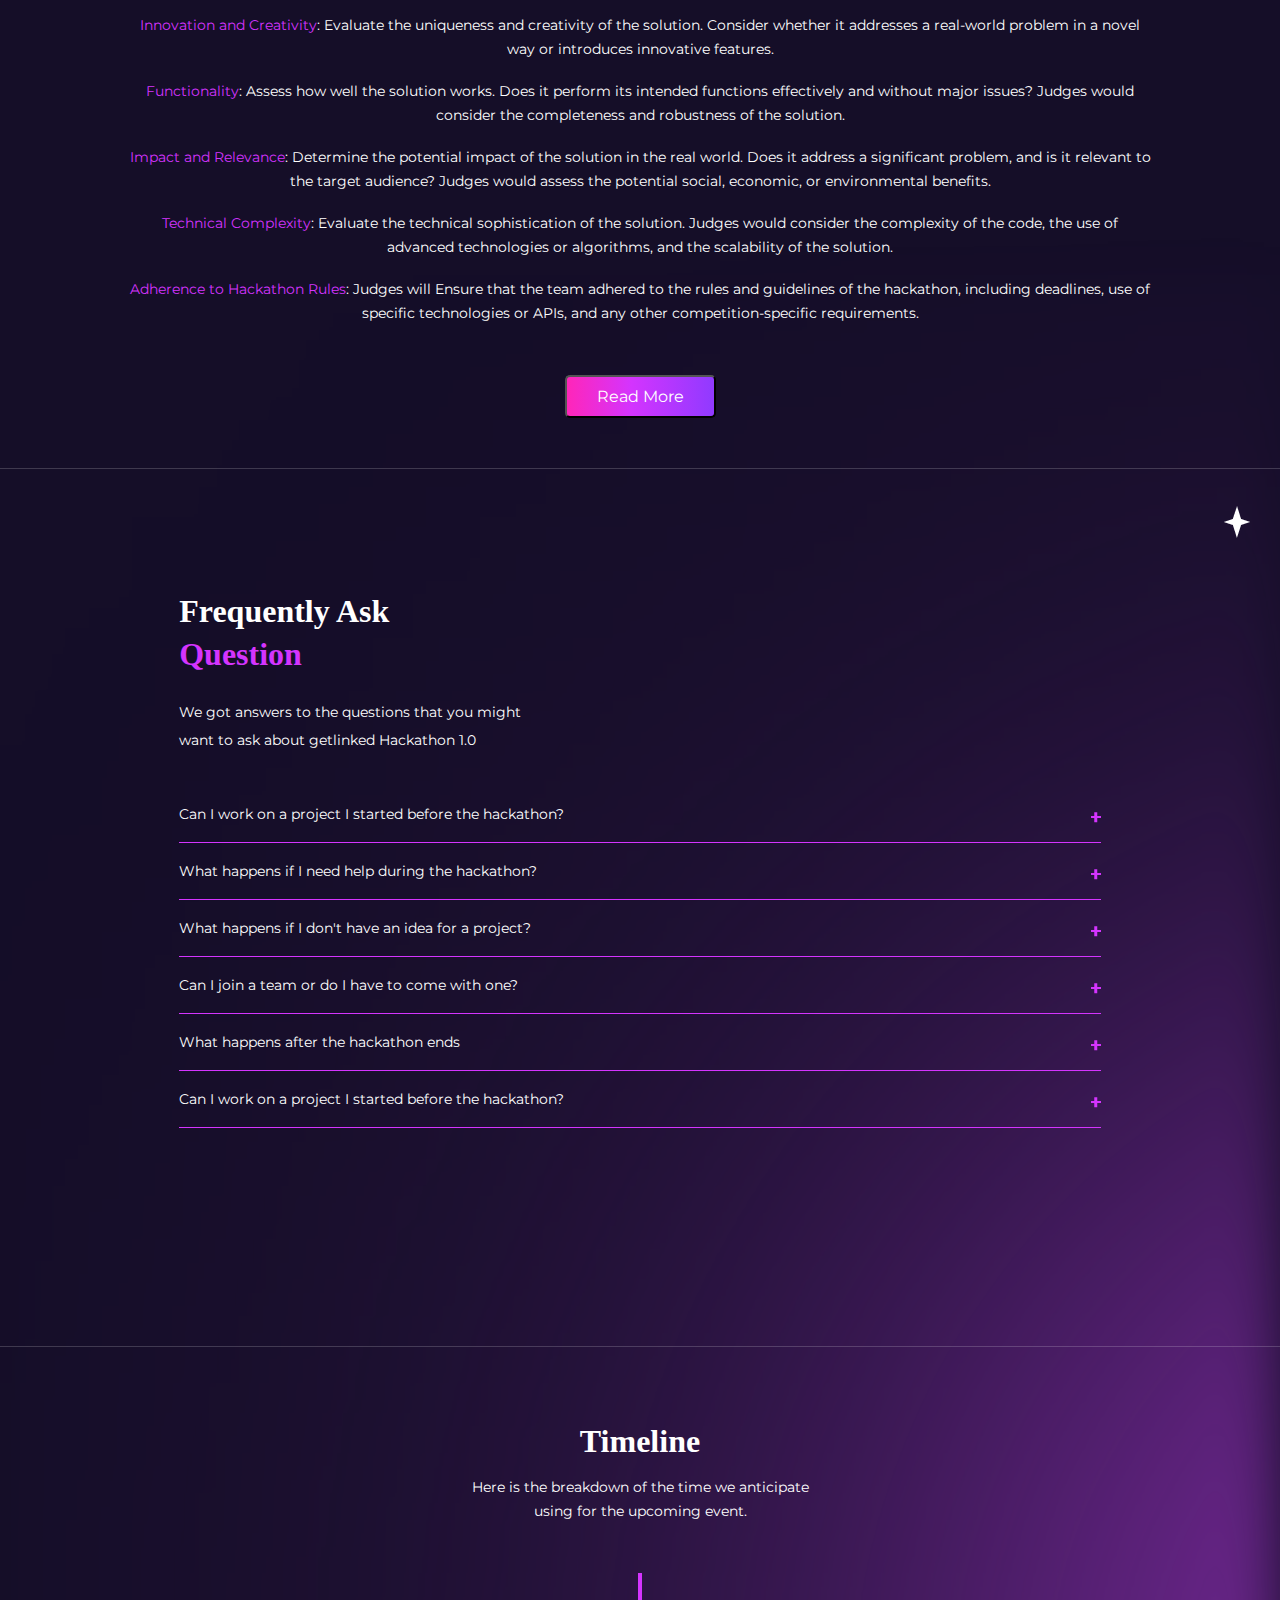
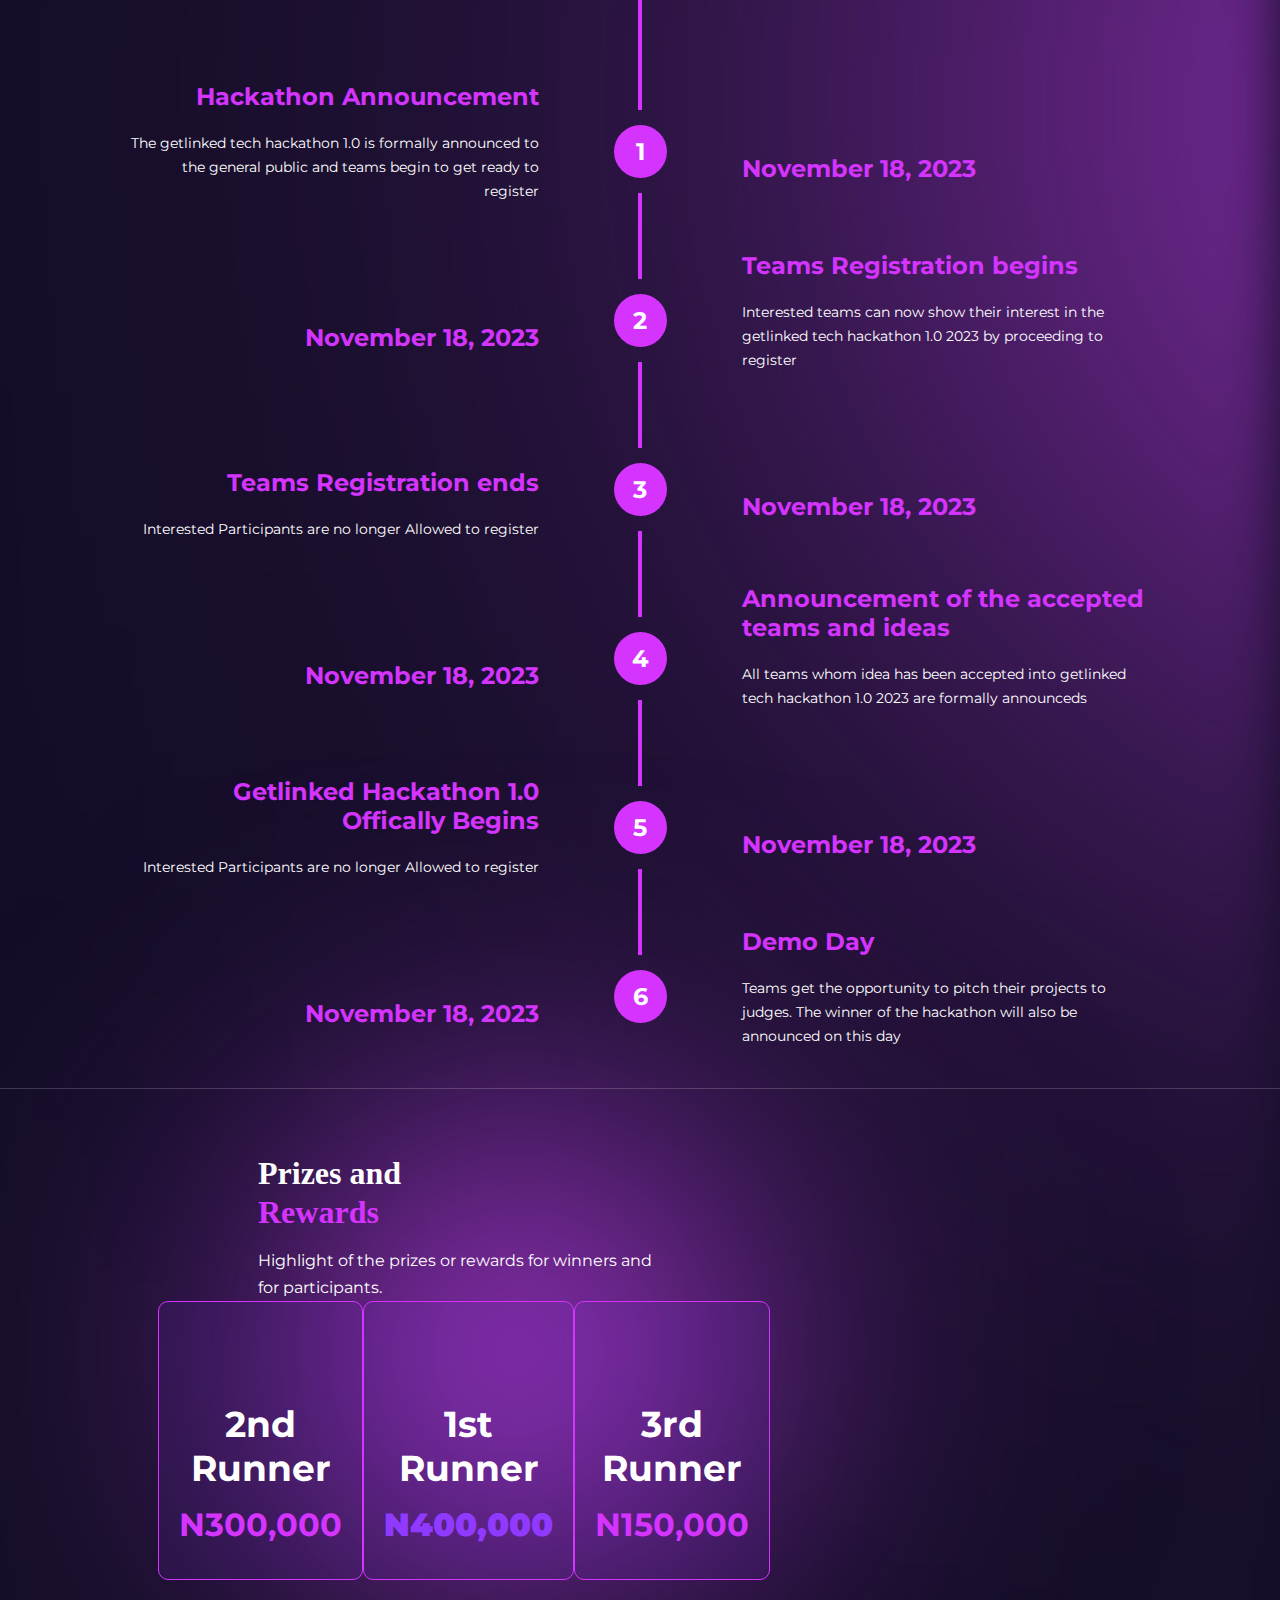
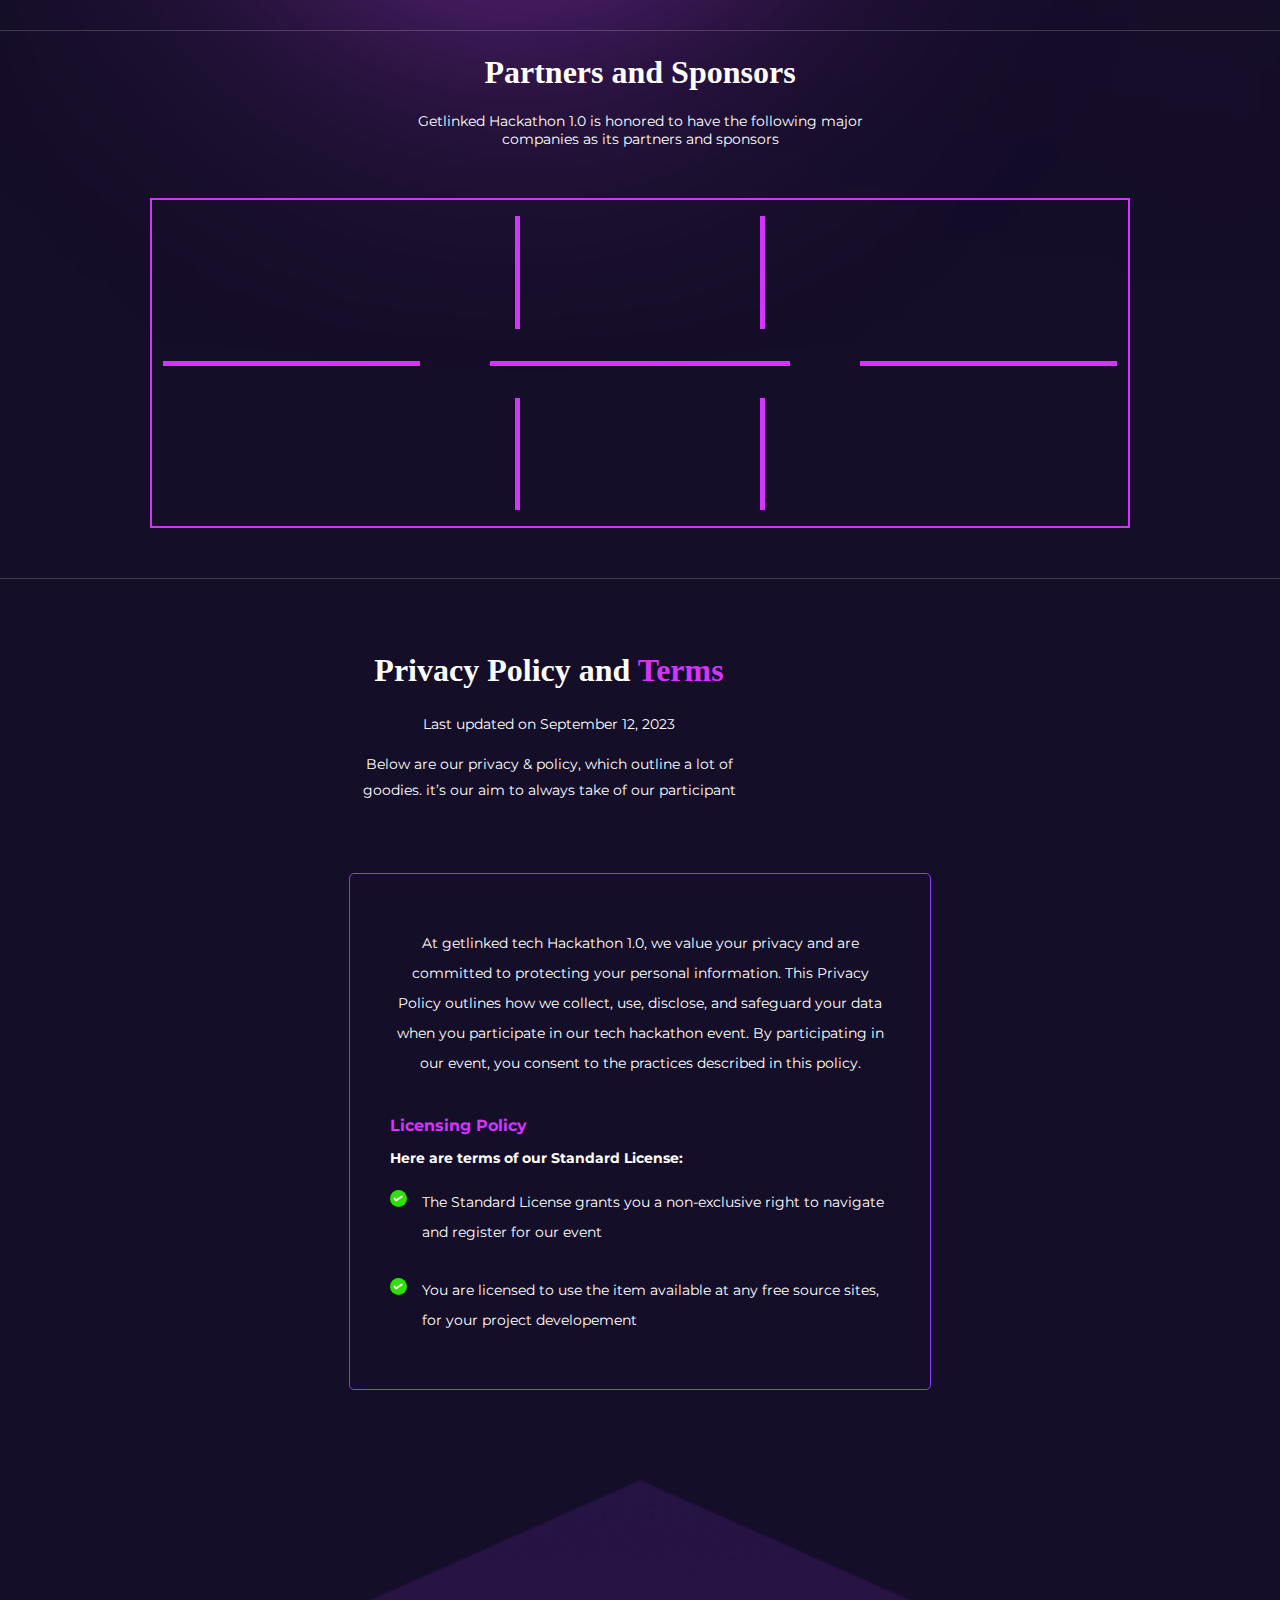
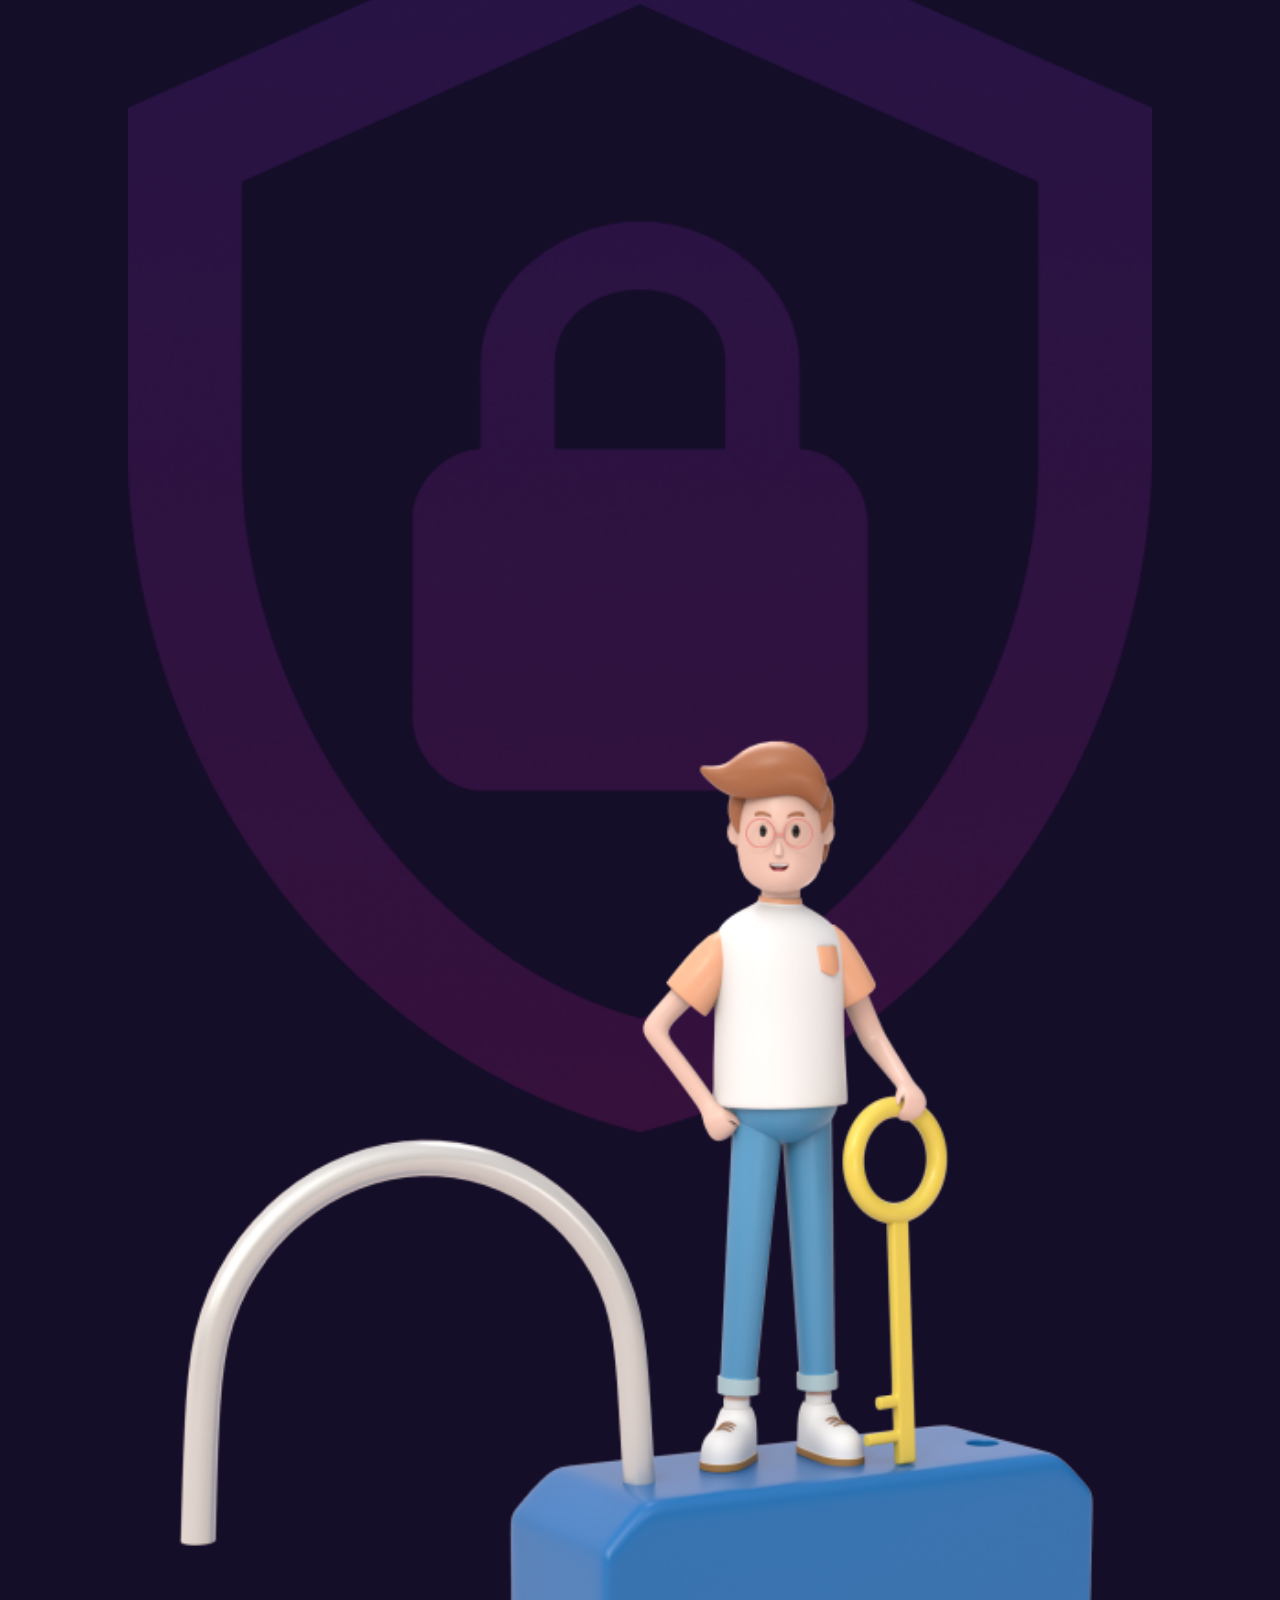
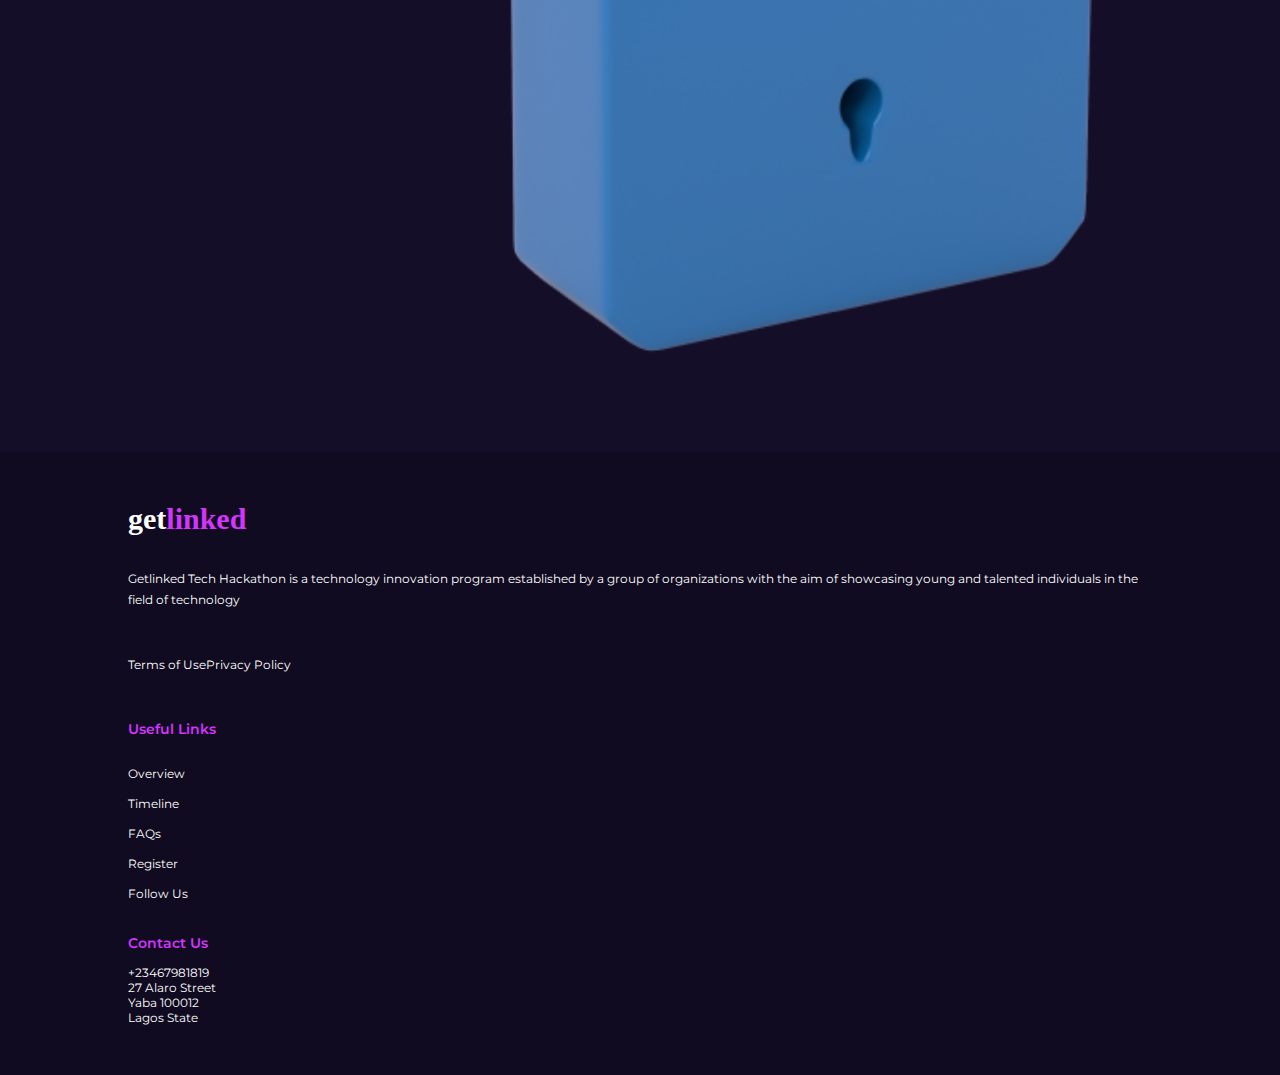
==== commit 63304780: "tablet view" ====
--- a/index.html
+++ b/index.html
@@ -577,7 +577,11 @@
         <div class="foot3">
           <h3>Contact Us</h3>
           <p>+23467981819</p>
-          <p>27 Alaro Street Yaba 100012 Lagos State</p>
+          <p>
+            27 Alaro Street <br />
+            Yaba 100012 <br />
+            Lagos State
+          </p>
         </div>
       </footer>
     </div>
--- a/style.css
+++ b/style.css
@@ -23,6 +23,7 @@
 header .purple1 {
   position: absolute;
   top: 0;
+  right: 0;
   z-index: -25;
 }
 
@@ -30,7 +31,7 @@
   display: flex;
   justify-content: space-between;
   align-items: center;
-  padding: 10px 120px;
+  padding: 10px 10%;
 }
 
 .topnav a {
@@ -96,7 +97,7 @@
 }
 
 .ign {
-  padding: 10px 80px;
+  padding: 10px 10%;
   text-align: right;
 }
 
@@ -117,7 +118,7 @@
 .headbody {
   display: grid;
   grid-template-columns: 1fr 1.2fr;
-  padding: 10px 0 0 100px;
+  padding: 10px 0 0 10%;
   column-gap: 0px;
   align-items: center;
 }
@@ -279,7 +280,7 @@
 
 /* next1 */
 .next1 {
-  padding: 50px 120px;
+  padding: 50px 10%;
   display: grid;
   grid-template-columns: 1fr 1fr;
   align-items: center;
@@ -304,7 +305,7 @@
 
 .next1img .omgg1 {
   position: absolute;
-  right: -50px;
+  right: 0px;
   bottom: -8px;
 }
 
@@ -344,12 +345,12 @@
   line-height: 28px;
   letter-spacing: 0em;
   text-align: left;
-  margin-right: 50px;
+  /* margin-right: 50px; */
 }
 
 /* next2 */
 .next2 {
-  padding: 50px 120px 20px 120px;
+  padding: 50px 10% 20px 10%;
   display: grid;
   grid-template-columns: 1fr 1fr;
   align-items: center;
@@ -372,6 +373,7 @@
   left: 0px;
   bottom: -100px;
   z-index: -10;
+  width: 100%;
 }
 
 .next2img .omgg22 {
@@ -394,7 +396,7 @@
 }
 
 .next3 {
-  padding: 50px 120px;
+  padding: 50px 10%;
   color: white;
   display: flex;
   align-items: center;
@@ -418,6 +420,7 @@
   left: 0px;
   bottom: 0px;
   z-index: -2;
+  width: 100%;
 }
 
 .next3rec {
@@ -479,7 +482,7 @@
 
 .next4 {
   display: flex;
-  padding: 100px 200px;
+  padding: 100px 10%;
   gap: 50px;
   align-items: center;
 }
@@ -581,7 +584,7 @@
 .img22 {
   position: absolute;
   top: -400px;
-  /* right: 50px; */
+  right: 0px;
   z-index: -10;
   filter: blur(30px);
 }
@@ -595,7 +598,7 @@
 }
 
 .next5 {
-  padding: 50px 150px;
+  padding: 50px 10%;
   text-align: center;
 }
 
@@ -693,8 +696,7 @@
 
 .next6 {
   /* background-image: url(images/premium_photo-1664443577580-dd2674e9d359\ 1.png); */
-  padding: 50px 120px;
-  background-size: cover;
+  padding: 50px 10%;
   display: flex;
   gap: 30px;
   align-items: center;
@@ -881,10 +883,10 @@
 
 footer {
   background-color: #100b20;
-  padding: 50px 150px;
+  padding: 50px 10%;
   display: grid;
   grid-template-columns: 2.5fr 1fr 1fr;
-  gap: 50px;
+  gap: 30px;
   align-items: baseline;
   filter: blur(100);
 }
@@ -913,6 +915,7 @@
   font-size: 14px;
   font-weight: 600;
   line-height: 24px;
+  margin: 0 0 10px 0;
 }
 
 .foot2 p,
@@ -941,7 +944,7 @@
 }
 
 .security {
-  padding: 50px 150px;
+  padding: 50px 10%;
   display: flex;
   gap: 20px;
   align-items: center;
@@ -1013,6 +1016,7 @@
   line-height: 35px;
   color: #d434fe;
   margin: 0;
+  text-align: left;
   margin-top: 30px;
 }
 
@@ -1021,12 +1025,14 @@
   font-size: 14px;
   font-weight: 700;
   line-height: 30px;
+  text-align: left;
   margin: 0;
 }
 .check {
   display: flex;
   align-items: baseline;
   gap: 15px;
+  text-align: left;
 }
 .check img {
   background-color: #2de100;
--- a/mediaq.css
+++ b/mediaq.css
@@ -105,7 +105,21 @@
   footer {
     display: flex;
     flex-direction: column;
-    /* gap: 50px; */
-    
+    /* padding: 15% 20%; */
+  }
+
+  /* .headtext h2,
+  .headtext h1 {
+    font-size: 32px;
+  } */
+
+  .security {
+    text-align: center;
+    flex-direction: column;
+  }
+
+  .left,
+  .rightt {
+    max-width: 100%;
   }
 }
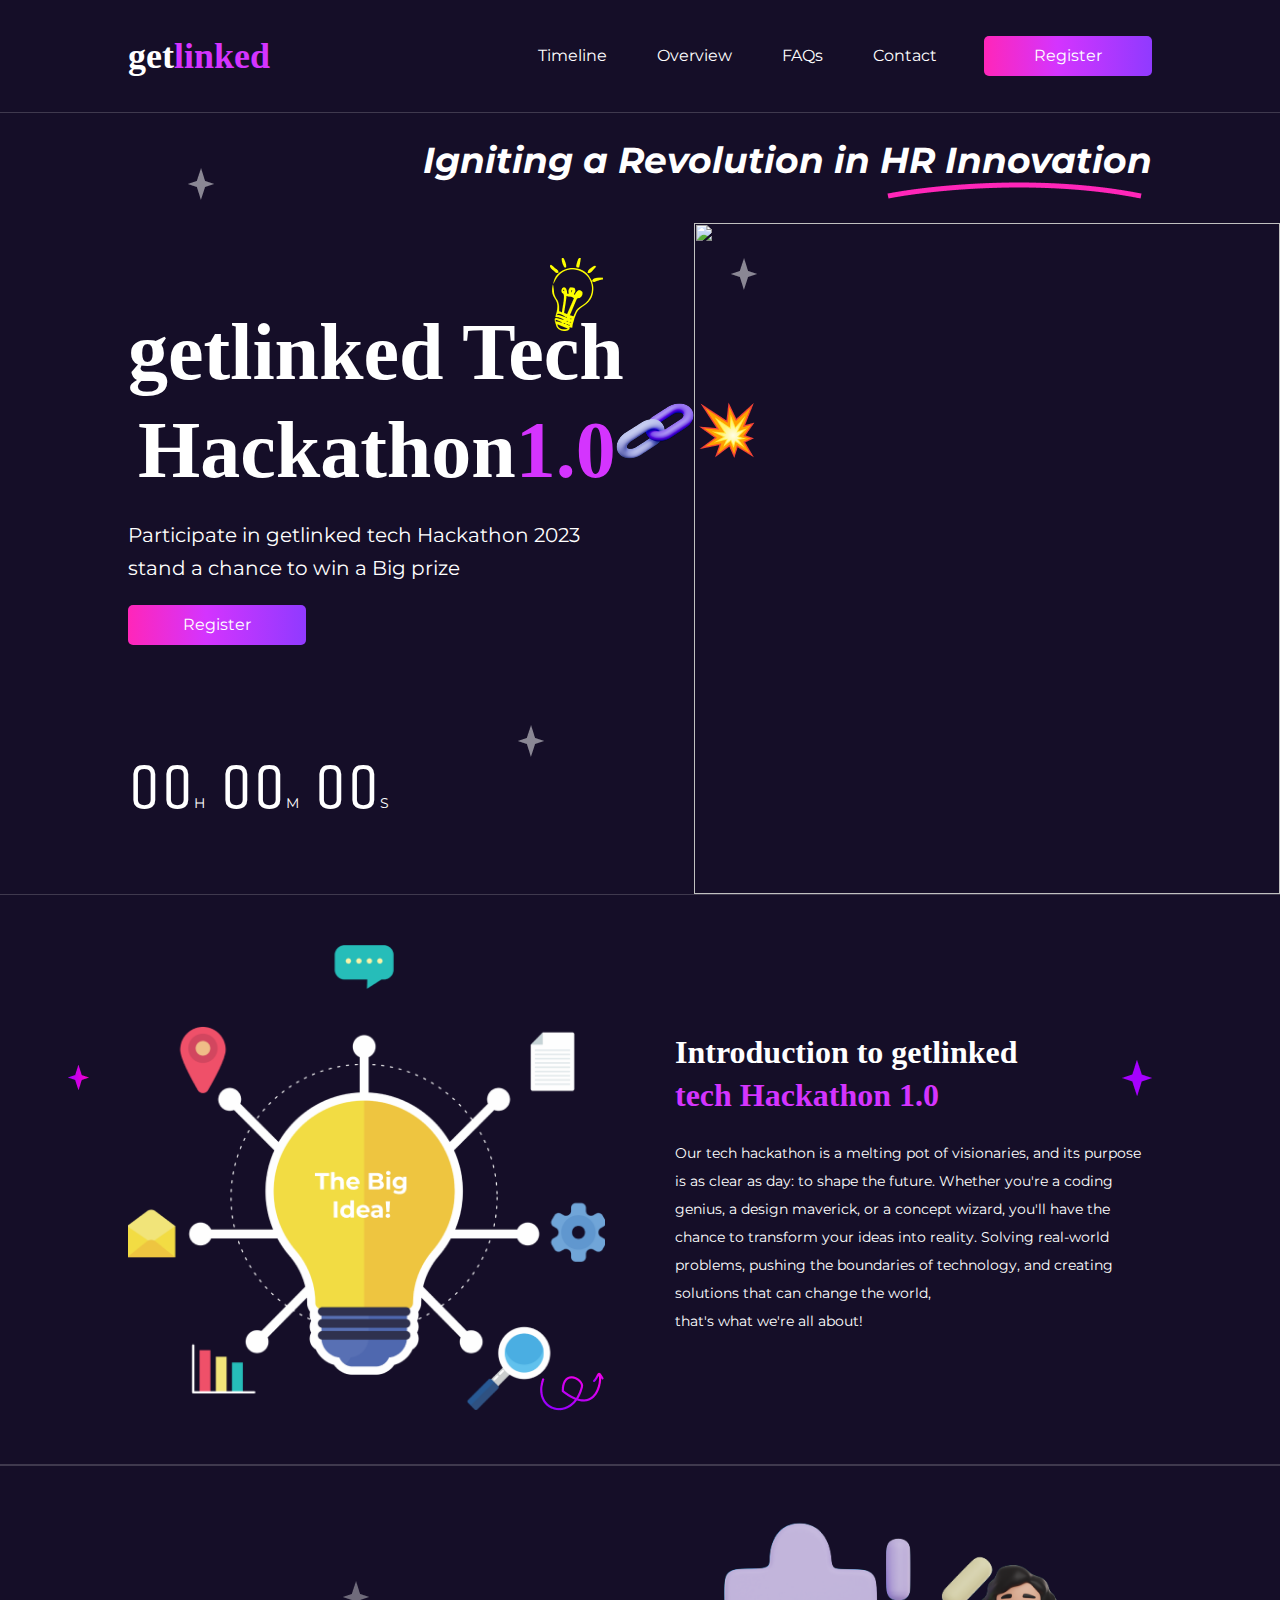
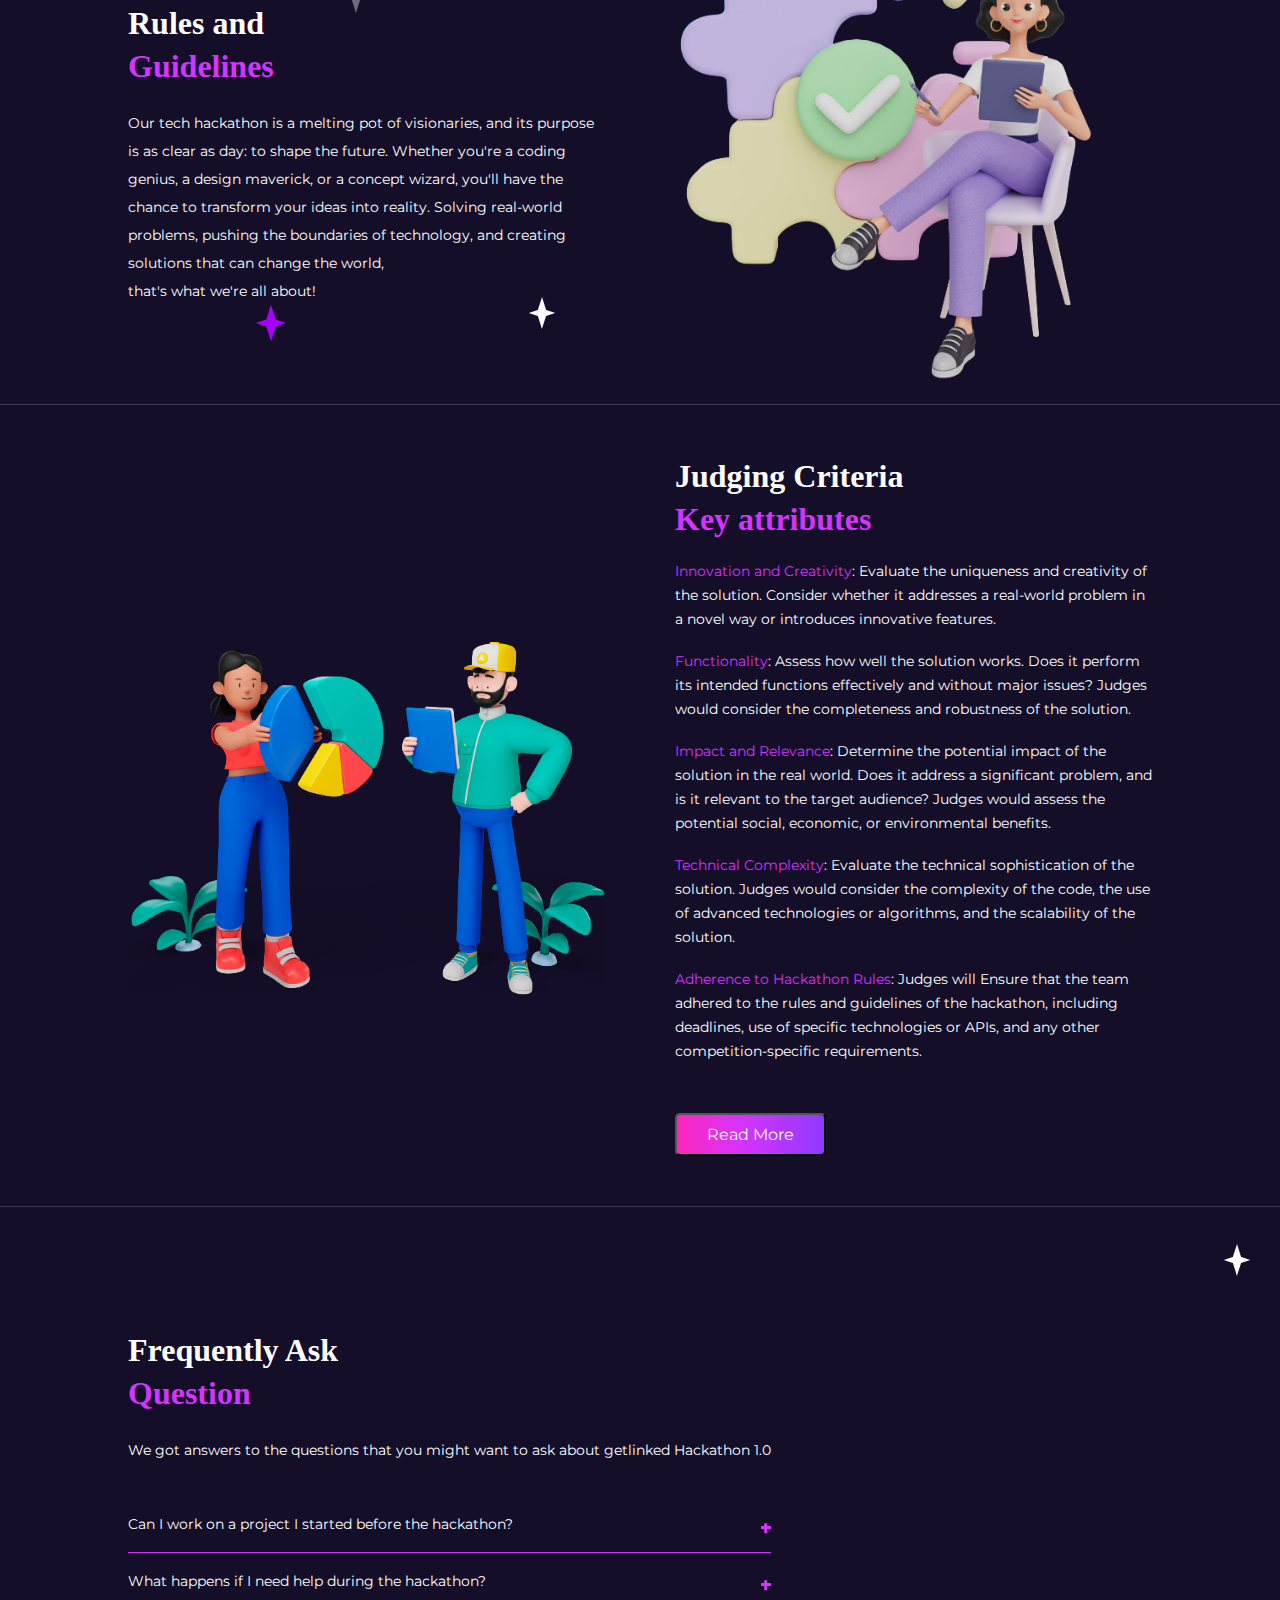
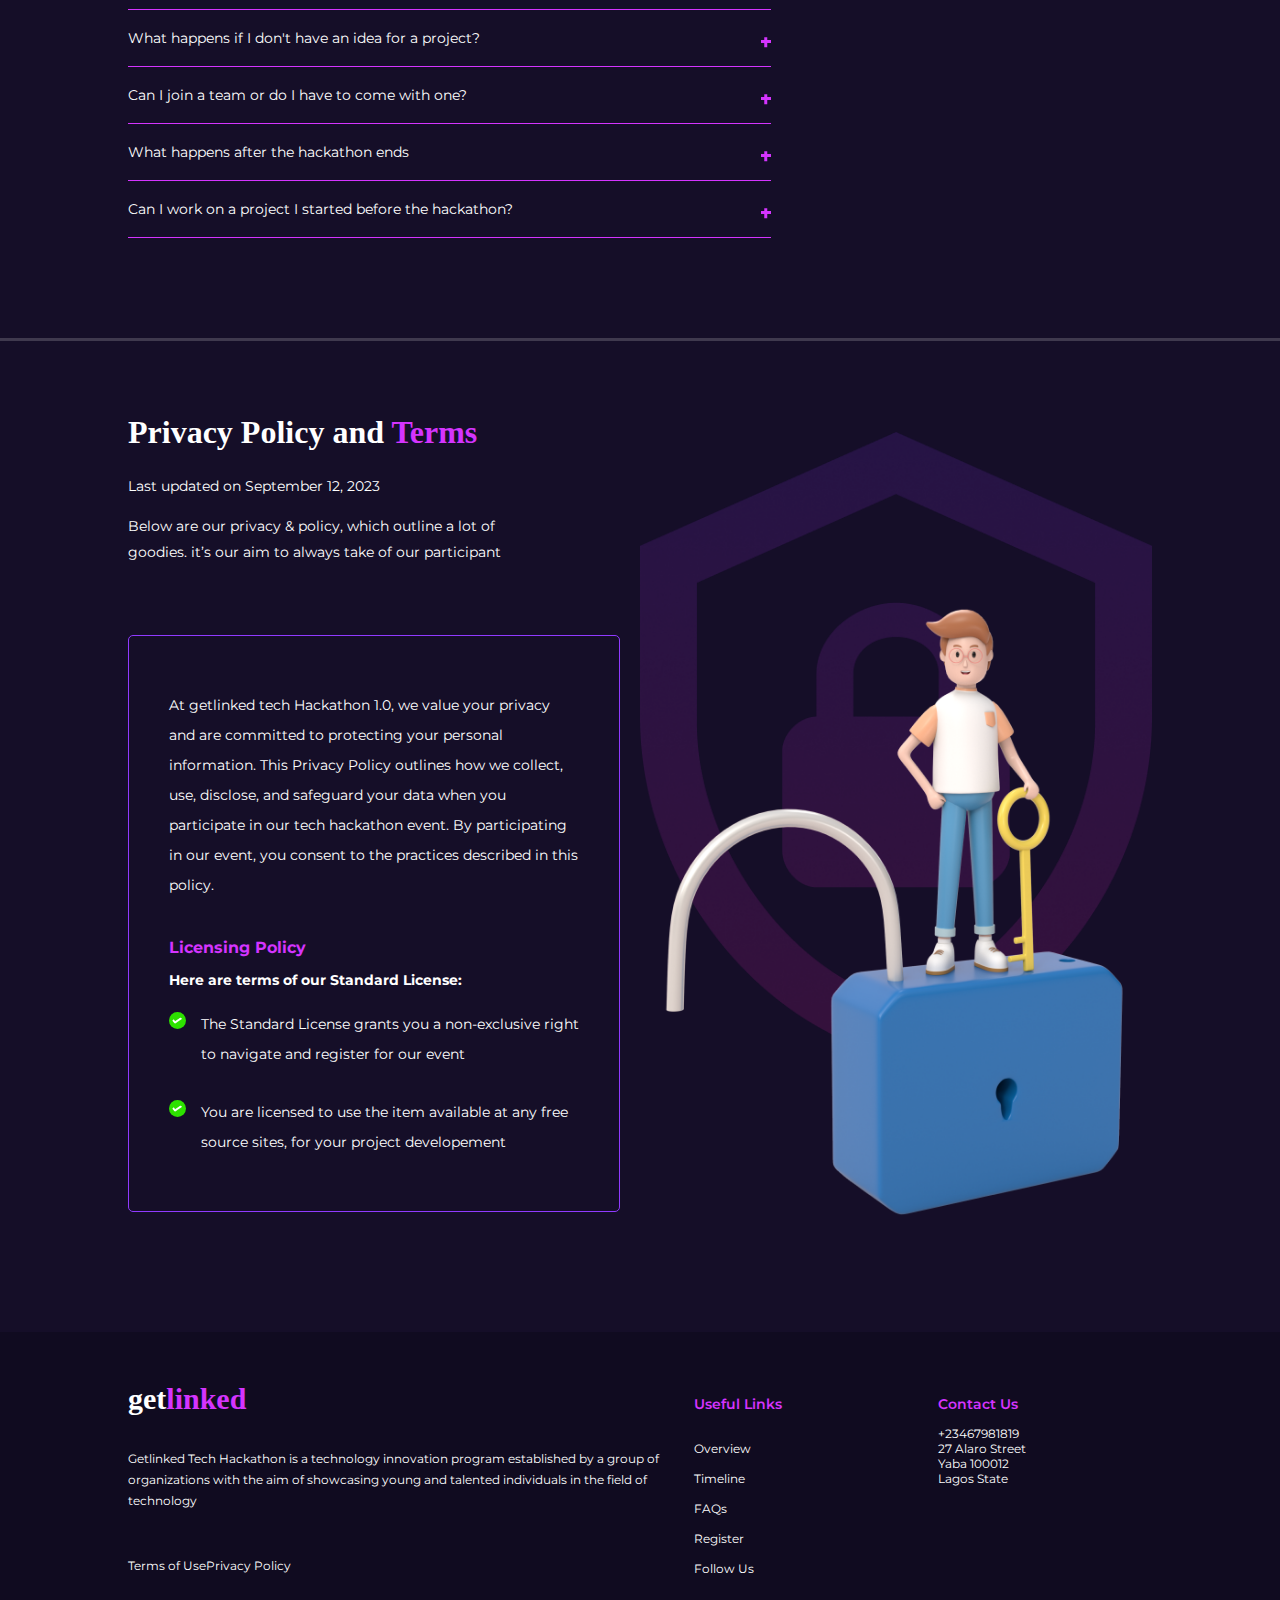
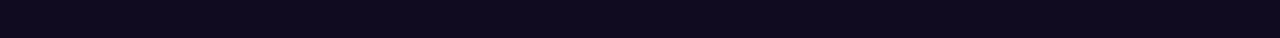
==== commit a45563ad: "almost done with mobile view" ====
--- a/index.html
+++ b/index.html
@@ -199,9 +199,9 @@
             Frequently Ask <br />
             <span>Question</span>
           </h1>
-          <p>
-            We got answers to the questions that you might <br />
-            want to ask about getlinked Hackathon 1.0
+          <p class="kk">
+            We got answers to the questions that you might want to ask about
+            getlinked Hackathon 1.0
           </p>
           <br />
           <div class="faqboss">
@@ -301,10 +301,8 @@
           <img class="quest3" src="images/_.png" alt="" />
         </div>
       </section>
-
       <p class="line"></p>
-
-      <section class="next5">
+      <!-- <section class="next5">
         <h2>Timeline</h2>
         <h6>
           Here is the breakdown of the time we anticipate using for the upcoming
@@ -403,8 +401,8 @@
             </div>
           </div>
         </div>
-      </section>
-      <p class="line"></p>
+      </section> -->
+      <!-- <p class="line"></p>
       <section>
         <div class="next6">
           <div class="next6img">
@@ -452,9 +450,9 @@
           <img class="next6rec1" src="images/next6.png" alt="" />
           <img class="next6rec2" src="images/next61.png" alt="" />
         </div>
-      </section>
+      </section> -->
       <p class="line"></p>
-      <section>
+      <!-- <section>
         <div class="next77">
           <h2>Partners and Sponsors</h2>
           <p>
@@ -502,7 +500,7 @@
             alt=""
           />
         </div>
-      </section>
+      </section> -->
       <p class="line"></p>
       <section class="security">
         <div class="left">
@@ -530,14 +528,14 @@
             <div>
               <div class="check">
                 <img src="./images/Vector 3.png" alt="" />
-                <p>
+                <p class="checkp">
                   The Standard License grants you a non-exclusive right to
                   navigate and register for our event
                 </p>
               </div>
               <div class="check">
                 <img src="./images/Vector 3.png" alt="" />
-                <p>
+                <p class="checkp">
                   You are licensed to use the item available at any free source
                   sites, for your project developement
                 </p>
--- a/style.css
+++ b/style.css
@@ -190,14 +190,14 @@
   left: -50px;
   width: 100%;
   filter: blur(2px);
-  animation: rotate 2s infinite;
-}
-
-/* @keyframes rotate {
+  animation: rotate 4s infinite;
+}
+
+@keyframes rotate {
   50% {
-    transform: rotate(180deg);
+    transform: scaleY(-1);
   }
-} */
+}
 
 .headimg {
   position: relative;
--- a/mediaq.css
+++ b/mediaq.css
@@ -2,11 +2,58 @@
   display: none;
 }
 
-@media (max-width: 1370px) {
+@media (max-width: 1024px) {
+  .ign h1 {
+    font-size: 16px;
+    text-align: center;
+    line-height: 20px;
+  }
+
+  .nextt h1 {
+    font-size: 20px;
+    line-height: 27px;
+    text-align: center;
+    text-align: center;
+  }
+
+  .nextt p {
+    font-size: 13px;
+    line-height: 28px;
+    text-align: center;
+  }
+  .headtext {
+    margin-top: 20px;
+  }
+
+  .ign {
+    max-width: 324px;
+    margin: 0 auto;
+    padding: 20px 0;
+  }
+
+  .ign img {
+    width: 115px;
+    /* margin-right: 40px; */
+  }
+
+  .next5 h6 {
+    margin: 0;
+  }
+
+  .headtext h1,
+  .headtext h2 {
+    font-size: 32px;
+    line-height: 39px;
+    text-align: center;
+  }
+
   .mobile {
     display: block;
   }
 
+  .next4img .mainimg {
+    width: 100%;
+  }
   .topnav ul {
     display: none;
   }
@@ -22,7 +69,15 @@
   }
 
   .headrec .img1 {
+    width: 18px;
+    height: 26px;
     right: 10%;
+    top: -20px;
+    right: 20px;
+  }
+
+  .imgg img {
+    width: 30px;
   }
 
   .headtext {
@@ -32,7 +87,13 @@
   }
 
   .headtext p {
-    padding: 0;
+    padding: 10px 40px;
+    font-family: Montserrat;
+    font-size: 13px;
+    font-weight: 400;
+    line-height: 22px;
+    letter-spacing: 0em;
+    text-align: center;
   }
 
   .countrec {
@@ -40,7 +101,13 @@
   }
 
   .countdown p {
-    margin: 0;
+    font-family: Unica One;
+    font-size: 48px;
+    font-weight: 400;
+    line-height: 64px;
+    letter-spacing: 0em;
+    text-align: left;
+    margin: 10px 0;
     padding: 0;
   }
   .headimgg {
@@ -61,11 +128,6 @@
     align-items: center;
   }
 
-  .nextt h1,
-  .nextt p {
-    text-align: center;
-  }
-
   .next2 {
     display: flex;
     flex-direction: column-reverse;
@@ -80,8 +142,32 @@
     bottom: 350px;
   }
 
-  .next3text h3,
+  .next3text h3 {
+    font-size: 20px;
+    line-height: 27px;
+    text-align: center;
+  }
+
   .next3text p {
+    font-size: 13px;
+    line-height: 22.57px;
+    text-align: center;
+  }
+
+  .next4text h1 {
+    font-size: 20px;
+    line-height: 27px;
+    text-align: center;
+  }
+
+  .next4text p {
+    font-size: 12px;
+    line-height: 28px;
+  }
+
+  .kk {
+    font-size: 12px;
+    line-height: 28px;
     text-align: center;
   }
 
@@ -89,7 +175,48 @@
     text-align: center;
   }
 
+  .left11 h1 {
+    font-size: 20px;
+    line-height: 25px;
+    text-align: center;
+  }
+
+  .left11 p {
+    font-size: 12px;
+    line-height: 23px;
+    text-align: center;
+  }
+
+  .leftbord {
+    padding: 10px;
+  }
+
+  .checkp {
+    font-family: Montserrat;
+    font-size: 12px;
+    font-weight: 400;
+    line-height: 21px;
+    letter-spacing: 0em;
+    text-align: left;
+  }
+
+  .foot1 h1 {
+    font-size: 20px;
+    line-height: 25px;
+  }
+
+  .foot1 p {
+    font-size: 12px;
+    line-height: 21px;
+  }
+
+  .foot2 p {
+    font-size: 12px;
+    line-height: 21px;
+  }
+
   .next4 {
+    padding: 70px 30px;
     display: flex;
     flex-direction: column;
   }
@@ -107,11 +234,6 @@
     flex-direction: column;
     /* padding: 15% 20%; */
   }
-
-  /* .headtext h2,
-  .headtext h1 {
-    font-size: 32px;
-  } */
 
   .security {
     text-align: center;
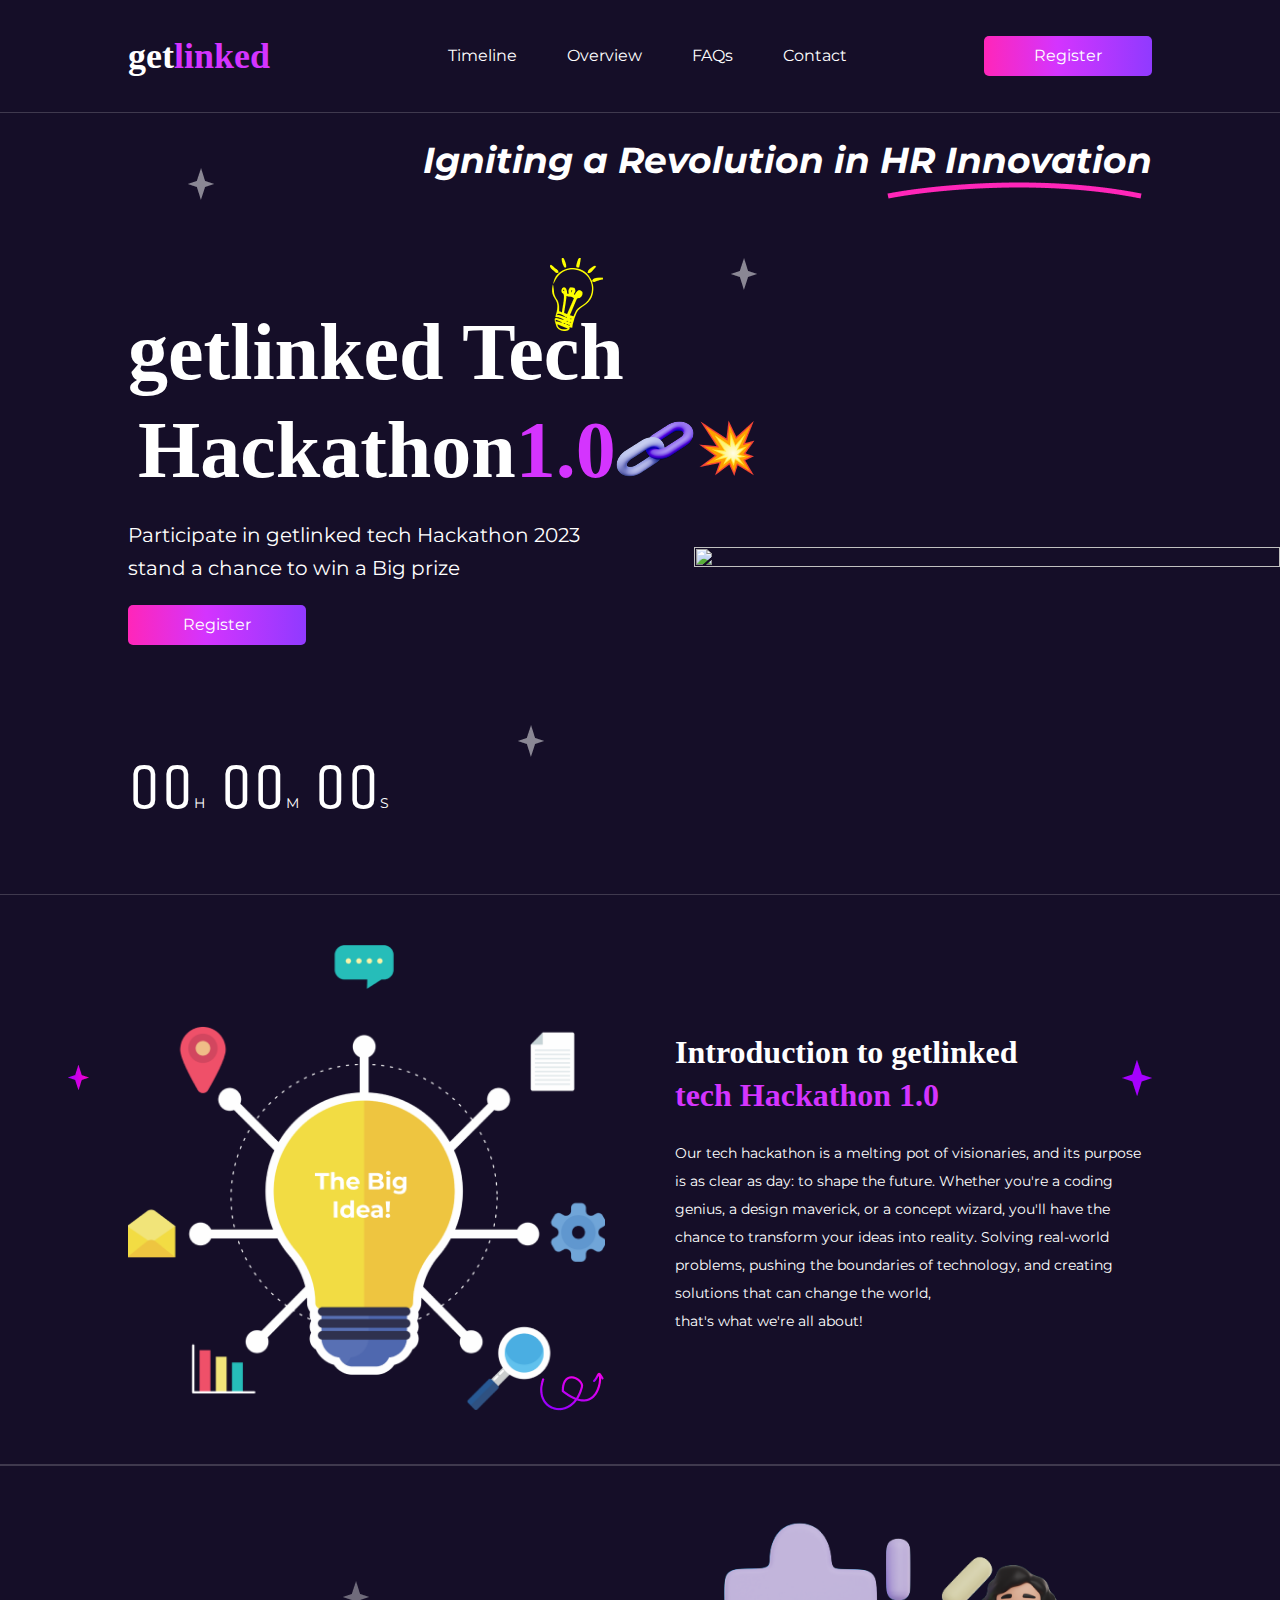
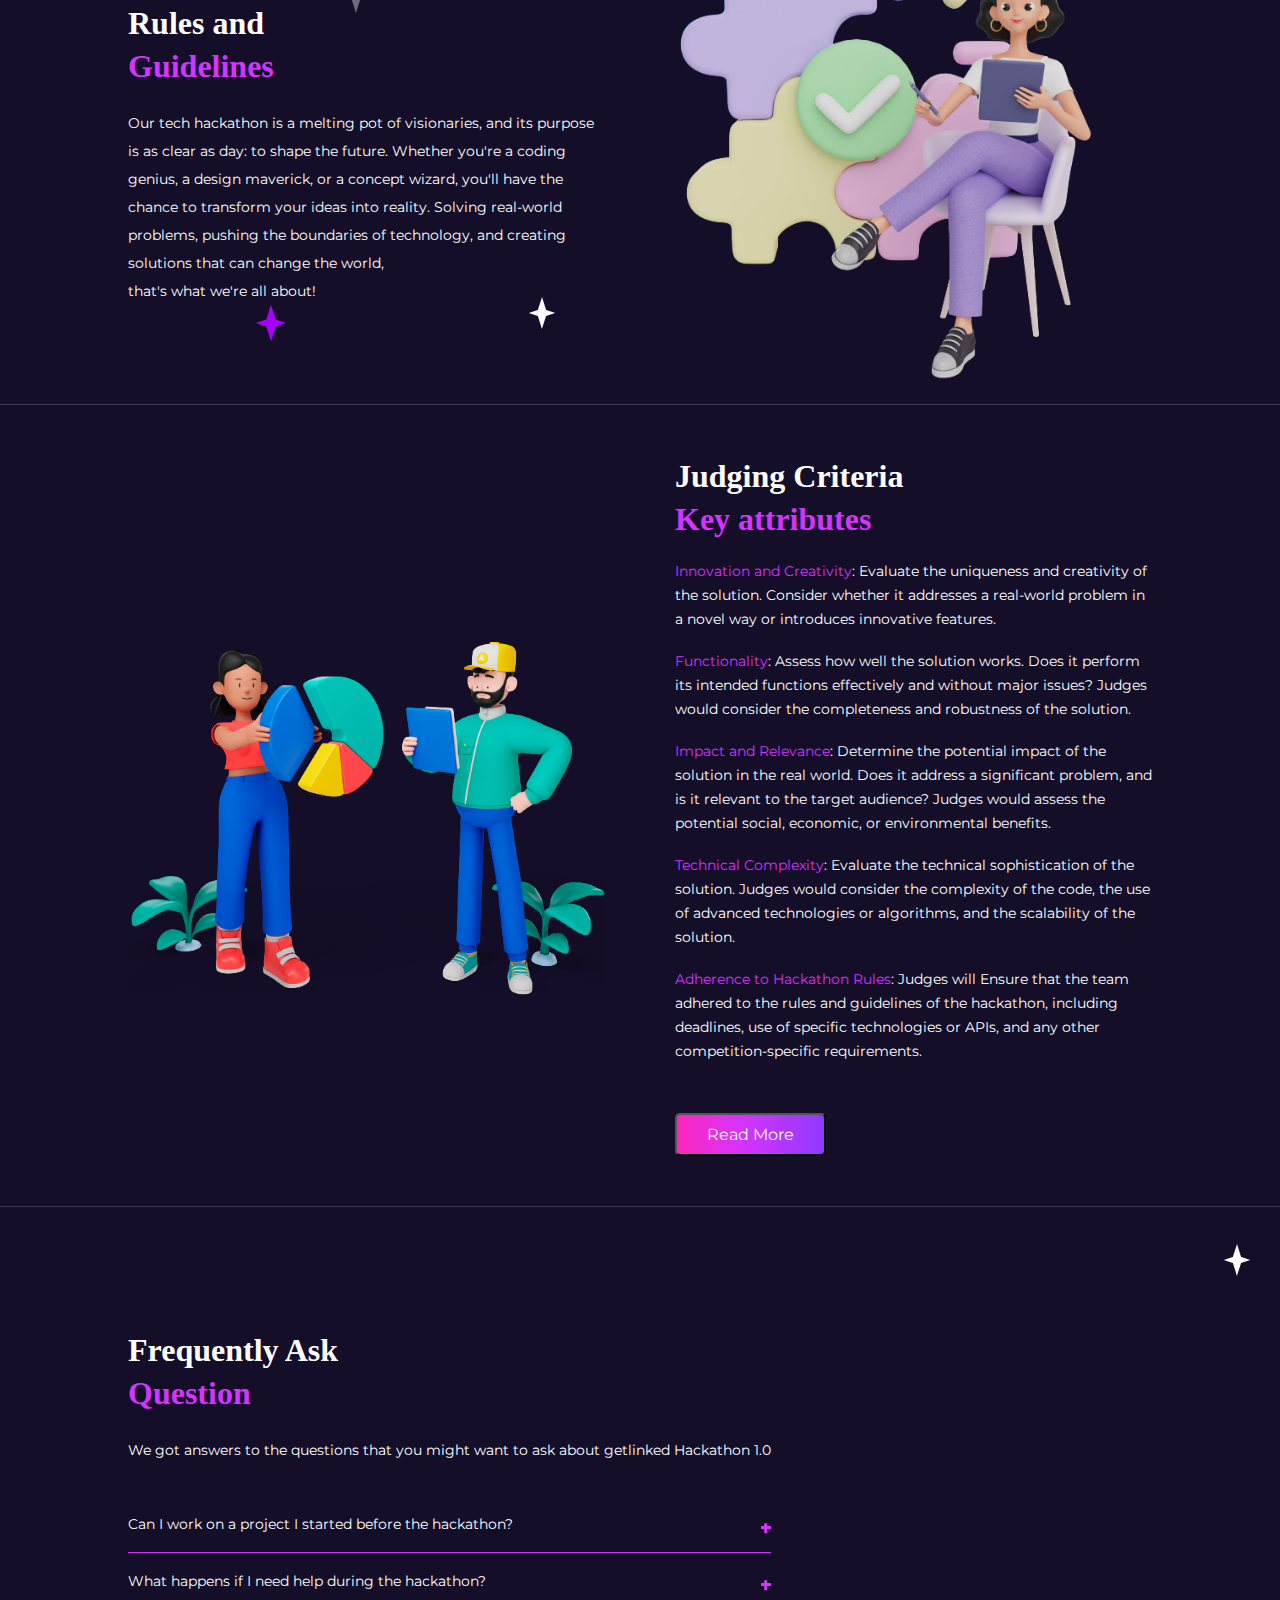
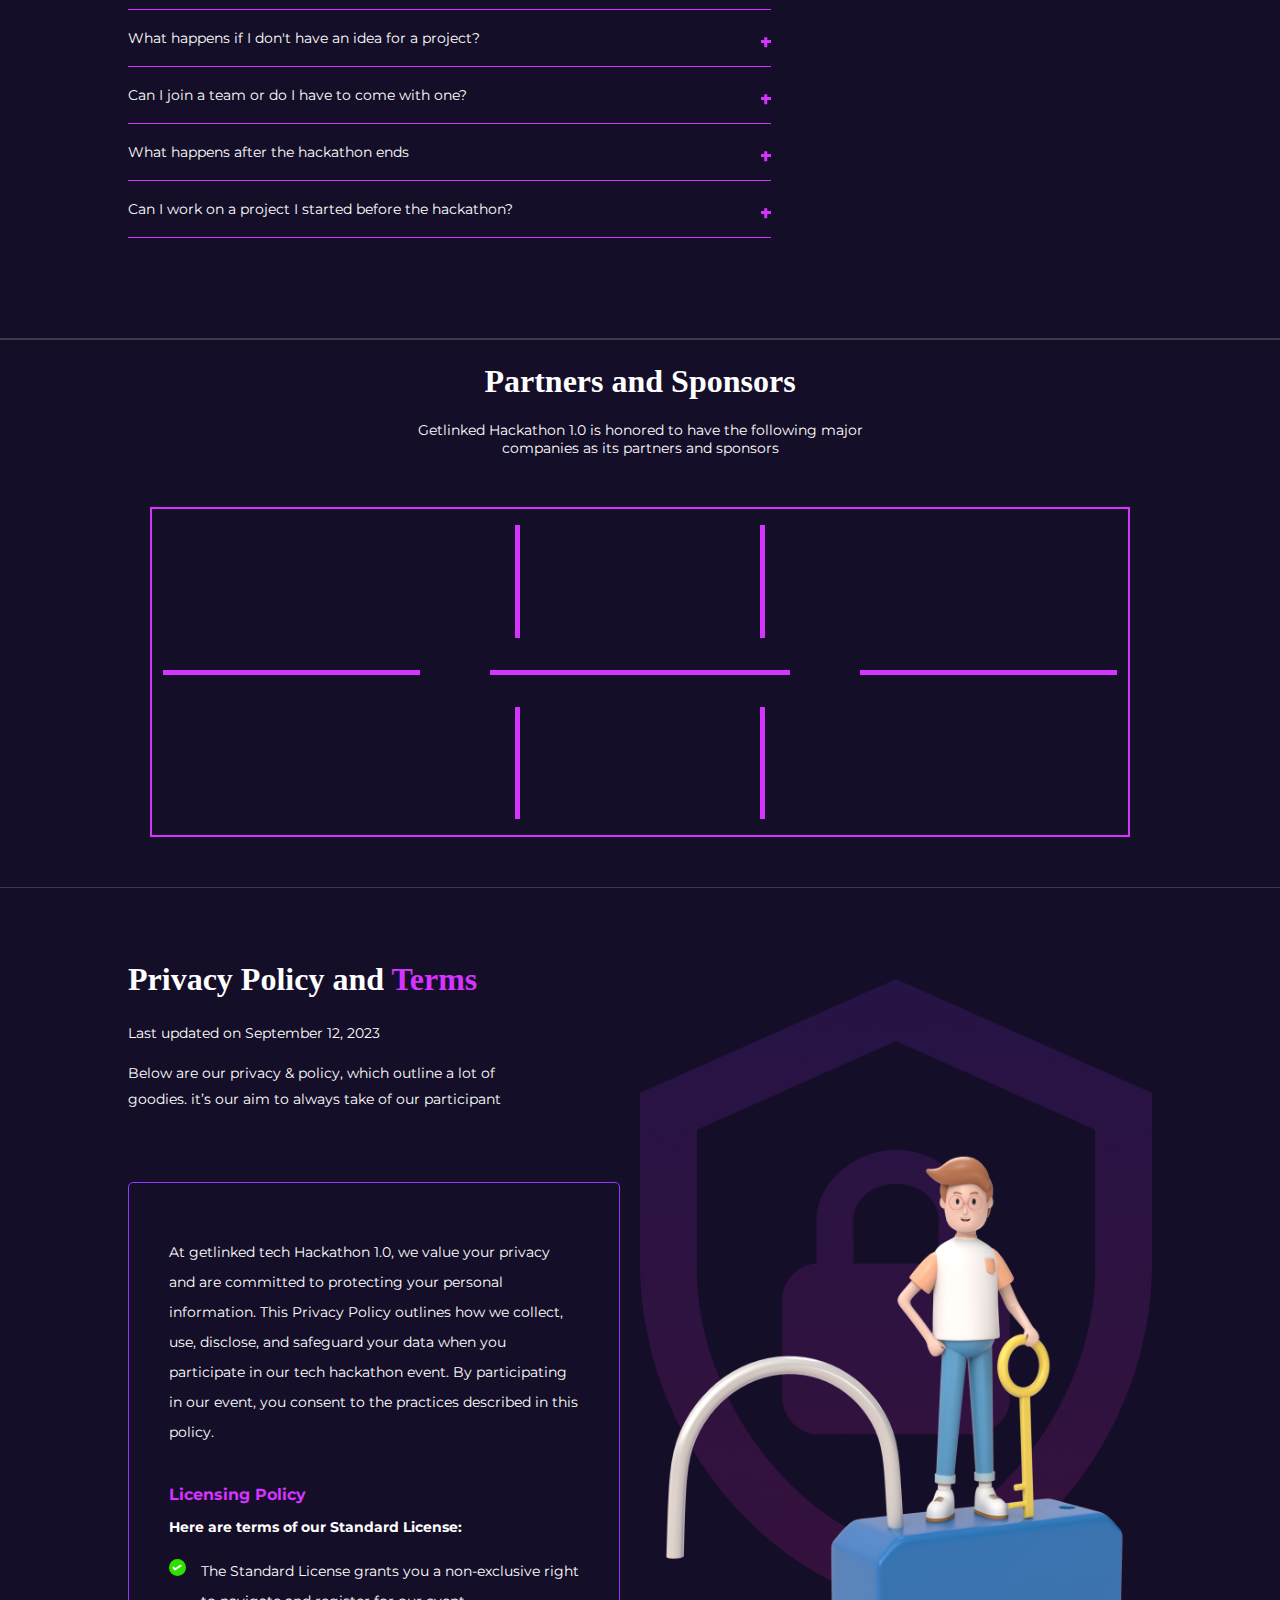
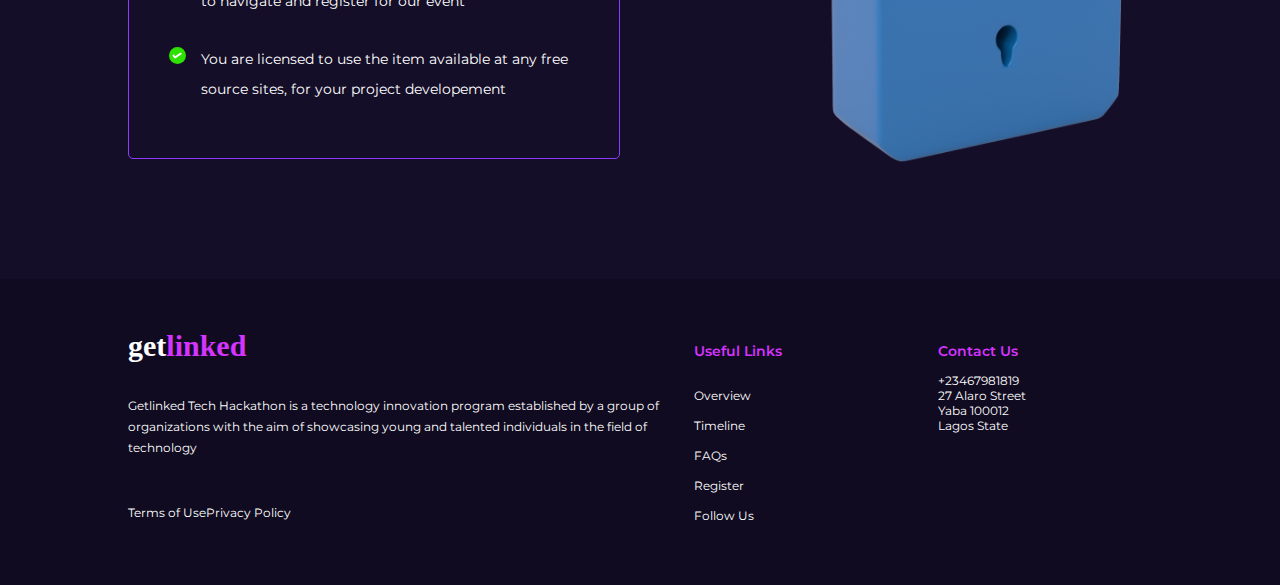
==== commit 74308aef: "sponsors" ====
--- a/index.html
+++ b/index.html
@@ -452,12 +452,12 @@
         </div>
       </section> -->
       <p class="line"></p>
-      <!-- <section>
+      <section>
         <div class="next77">
           <h2>Partners and Sponsors</h2>
           <p>
             Getlinked Hackathon 1.0 is honored to have the following major
-            <br />companies as its partners and sponsors
+            companies as its partners and sponsors
           </p>
         </div>
 
@@ -500,7 +500,7 @@
             alt=""
           />
         </div>
-      </section> -->
+      </section>
       <p class="line"></p>
       <section class="security">
         <div class="left">
--- a/style.css
+++ b/style.css
@@ -53,7 +53,7 @@
   display: flex;
   gap: 50px;
   list-style: none;
-  margin-left: 180px;
+  /* margin-left: 180px; */
 }
 
 .topnav ul a {
@@ -116,8 +116,7 @@
 }
 
 .headbody {
-  display: grid;
-  grid-template-columns: 1fr 1.2fr;
+  display: flex;
   padding: 10px 0 0 10%;
   column-gap: 0px;
   align-items: center;
@@ -209,6 +208,7 @@
   display: flex;
   flex-wrap: nowrap;
   margin-left: 10px;
+  align-items: center;
 }
 
 .poppp {
@@ -799,7 +799,7 @@
 .lastrec {
   position: absolute;
   top: -200px;
-  left: 15%;
+  left: 12%;
   z-index: -25;
   opacity: 0.5;
   width: 100%;
@@ -879,6 +879,8 @@
   font-family: Montserrat;
   font-size: 14px;
   font-weight: 400;
+  max-width: 452px;
+  margin: 0 auto;
 }
 
 footer {
--- a/mediaq.css
+++ b/mediaq.css
@@ -7,6 +7,10 @@
     font-size: 16px;
     text-align: center;
     line-height: 20px;
+  }
+
+  .headimgg {
+    width: 100%;
   }
 
   .nextt h1 {
@@ -60,6 +64,41 @@
 
   .btnreg1 {
     display: none;
+  }
+
+  .next77 p {
+    font-size: 12px;
+    max-width: 286px;
+  }
+
+  .next77 h2 {
+    font-size: 20px;
+    line-height: 28px;
+  }
+
+  .next7 {
+    max-width: 300px;
+    padding: 20px;
+    margin: 20px auto;
+  }
+
+  .next7rec {
+    height: 30px;
+  }
+
+  .sponsors2,
+  .sponsors1 {
+    gap: 50px;
+  }
+
+  .next7rec2,
+  .next7rec22 {
+    width: 70px;
+  }
+
+  .sponsors2 img,
+  .sponsors1 img {
+    max-width: 40px;
   }
 
   .headbody {
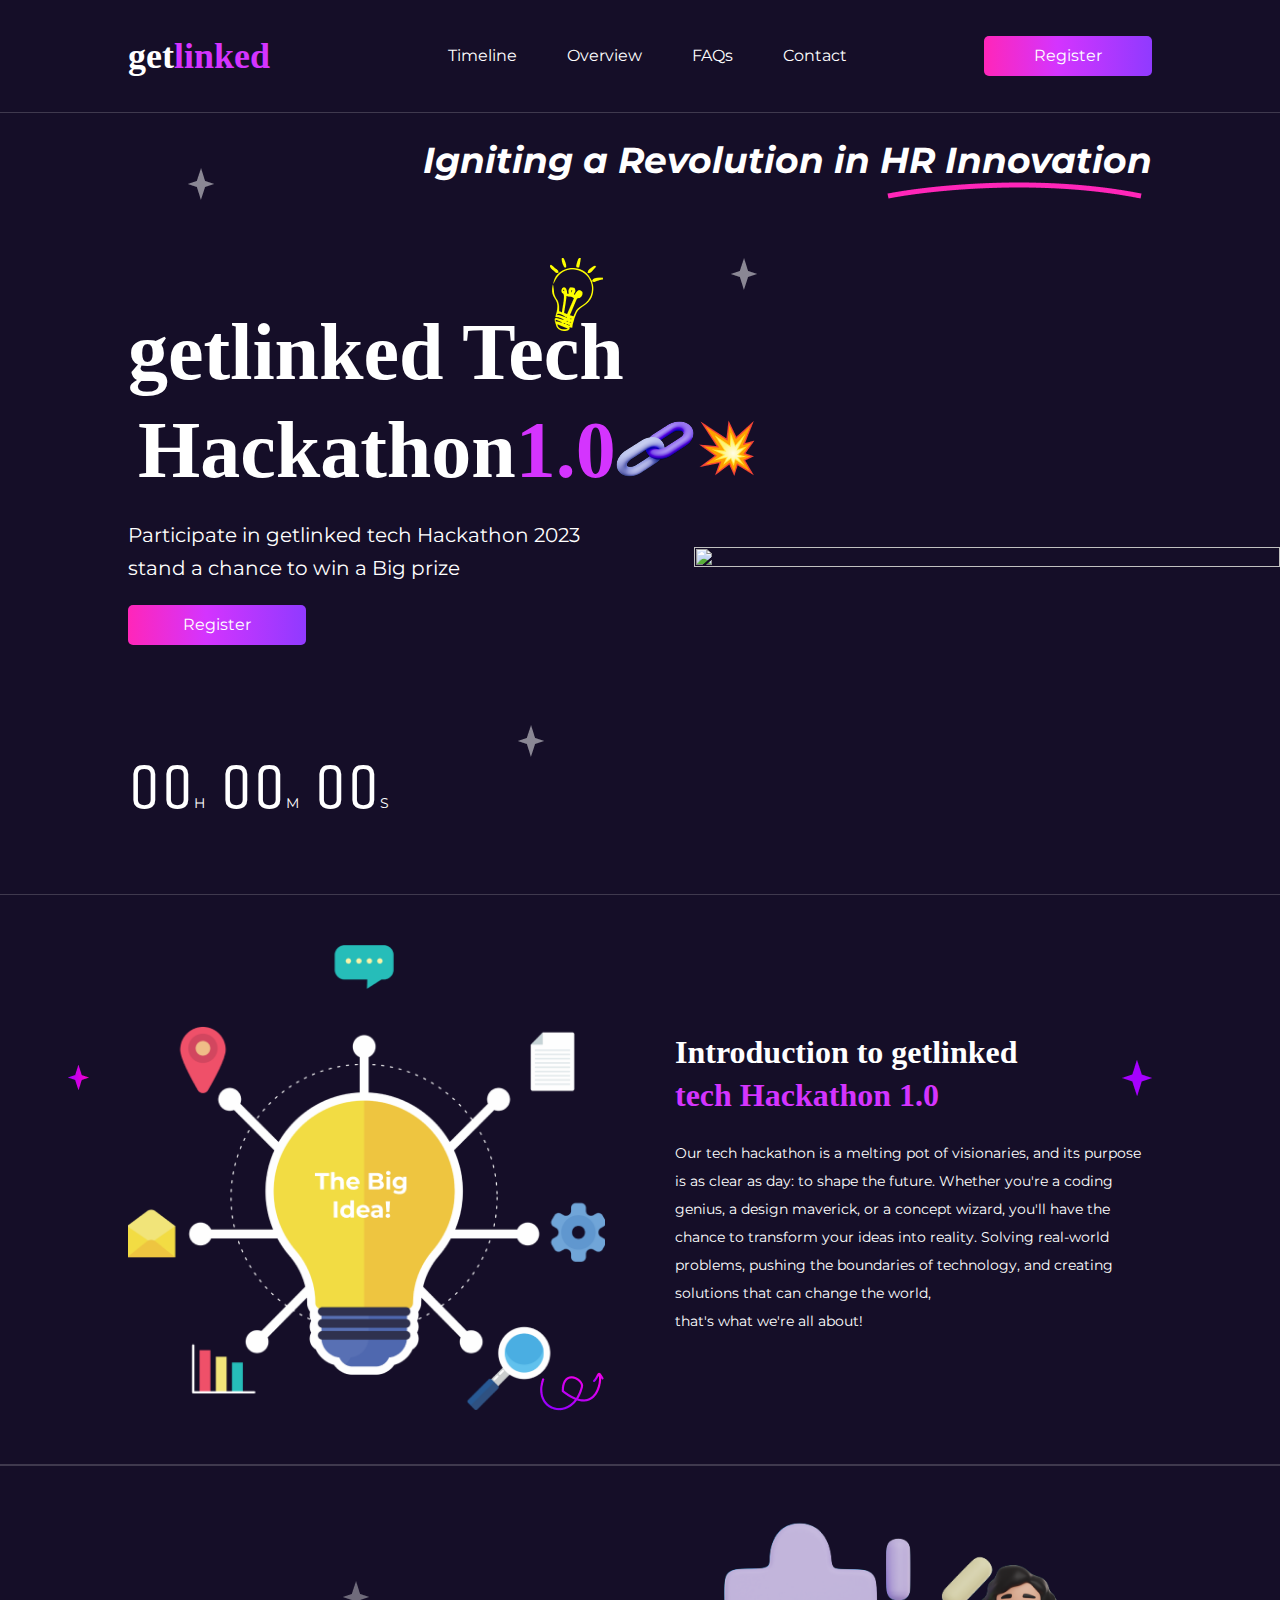
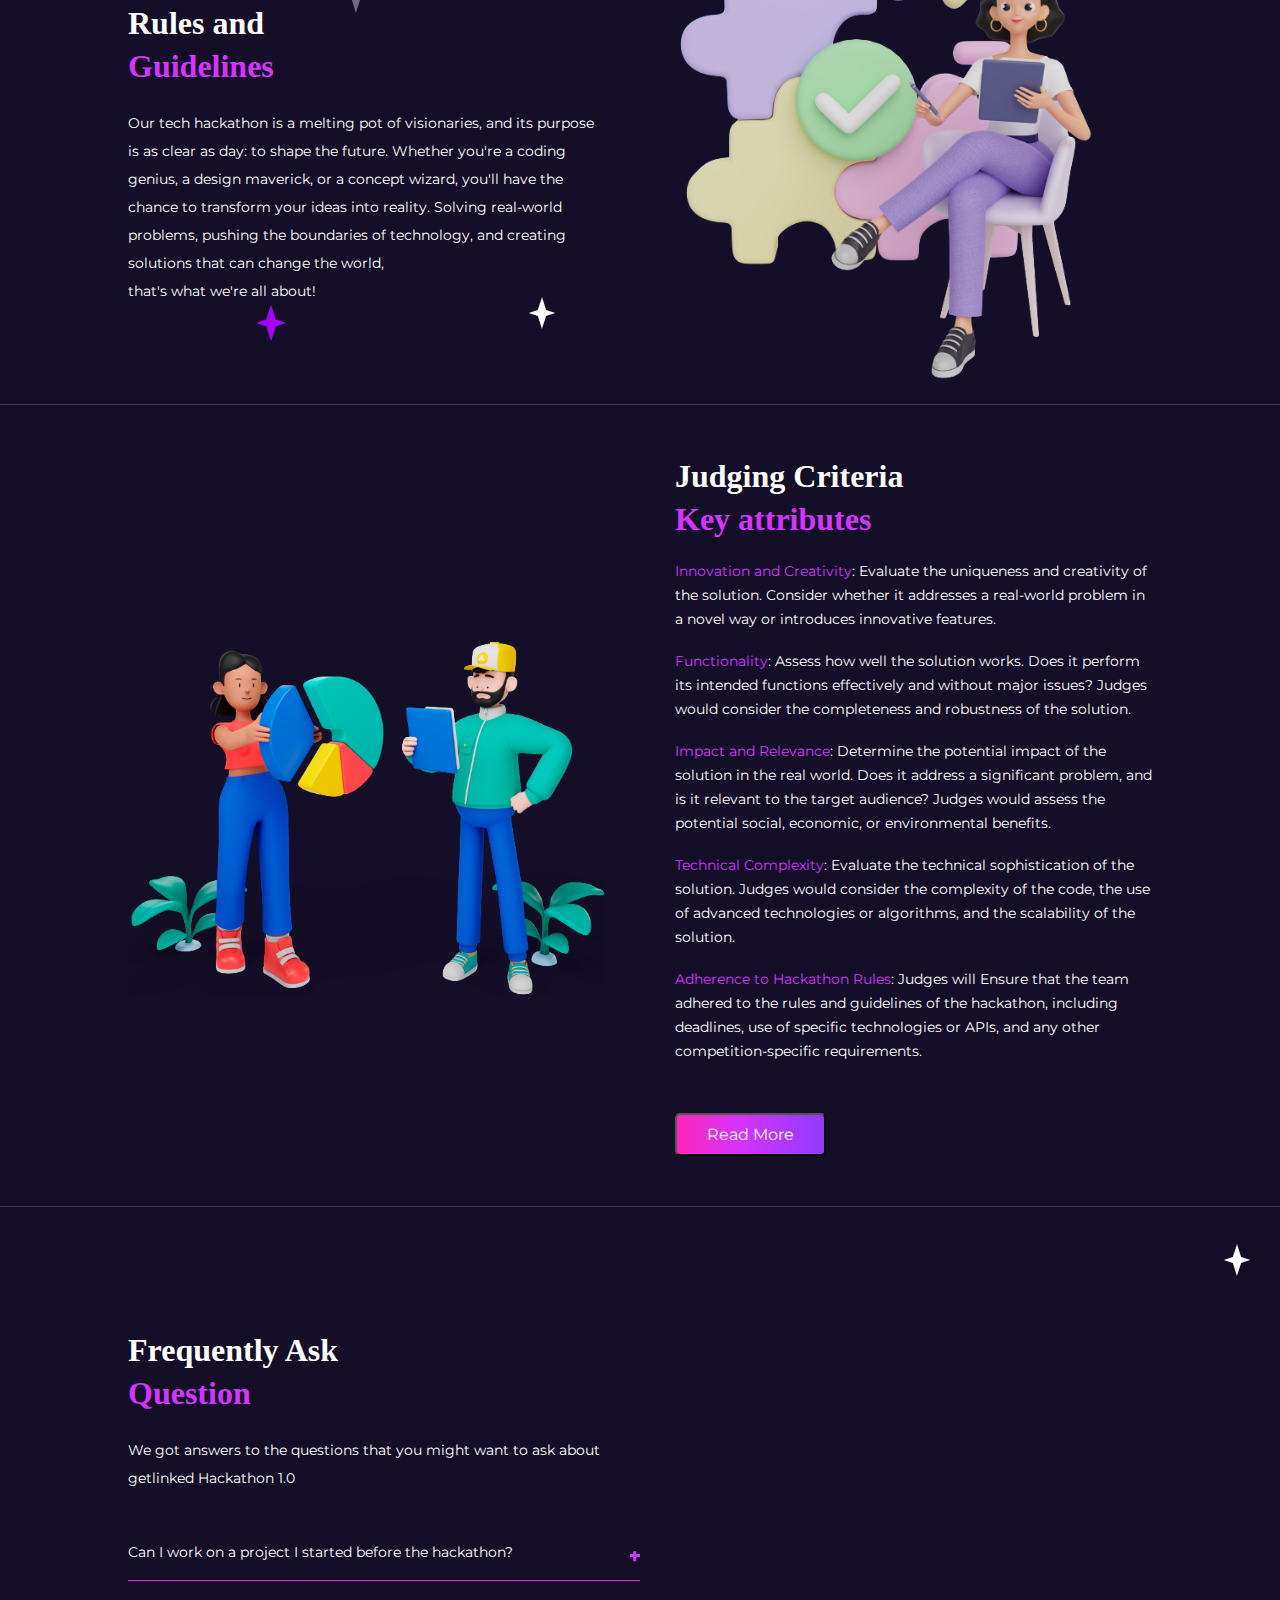
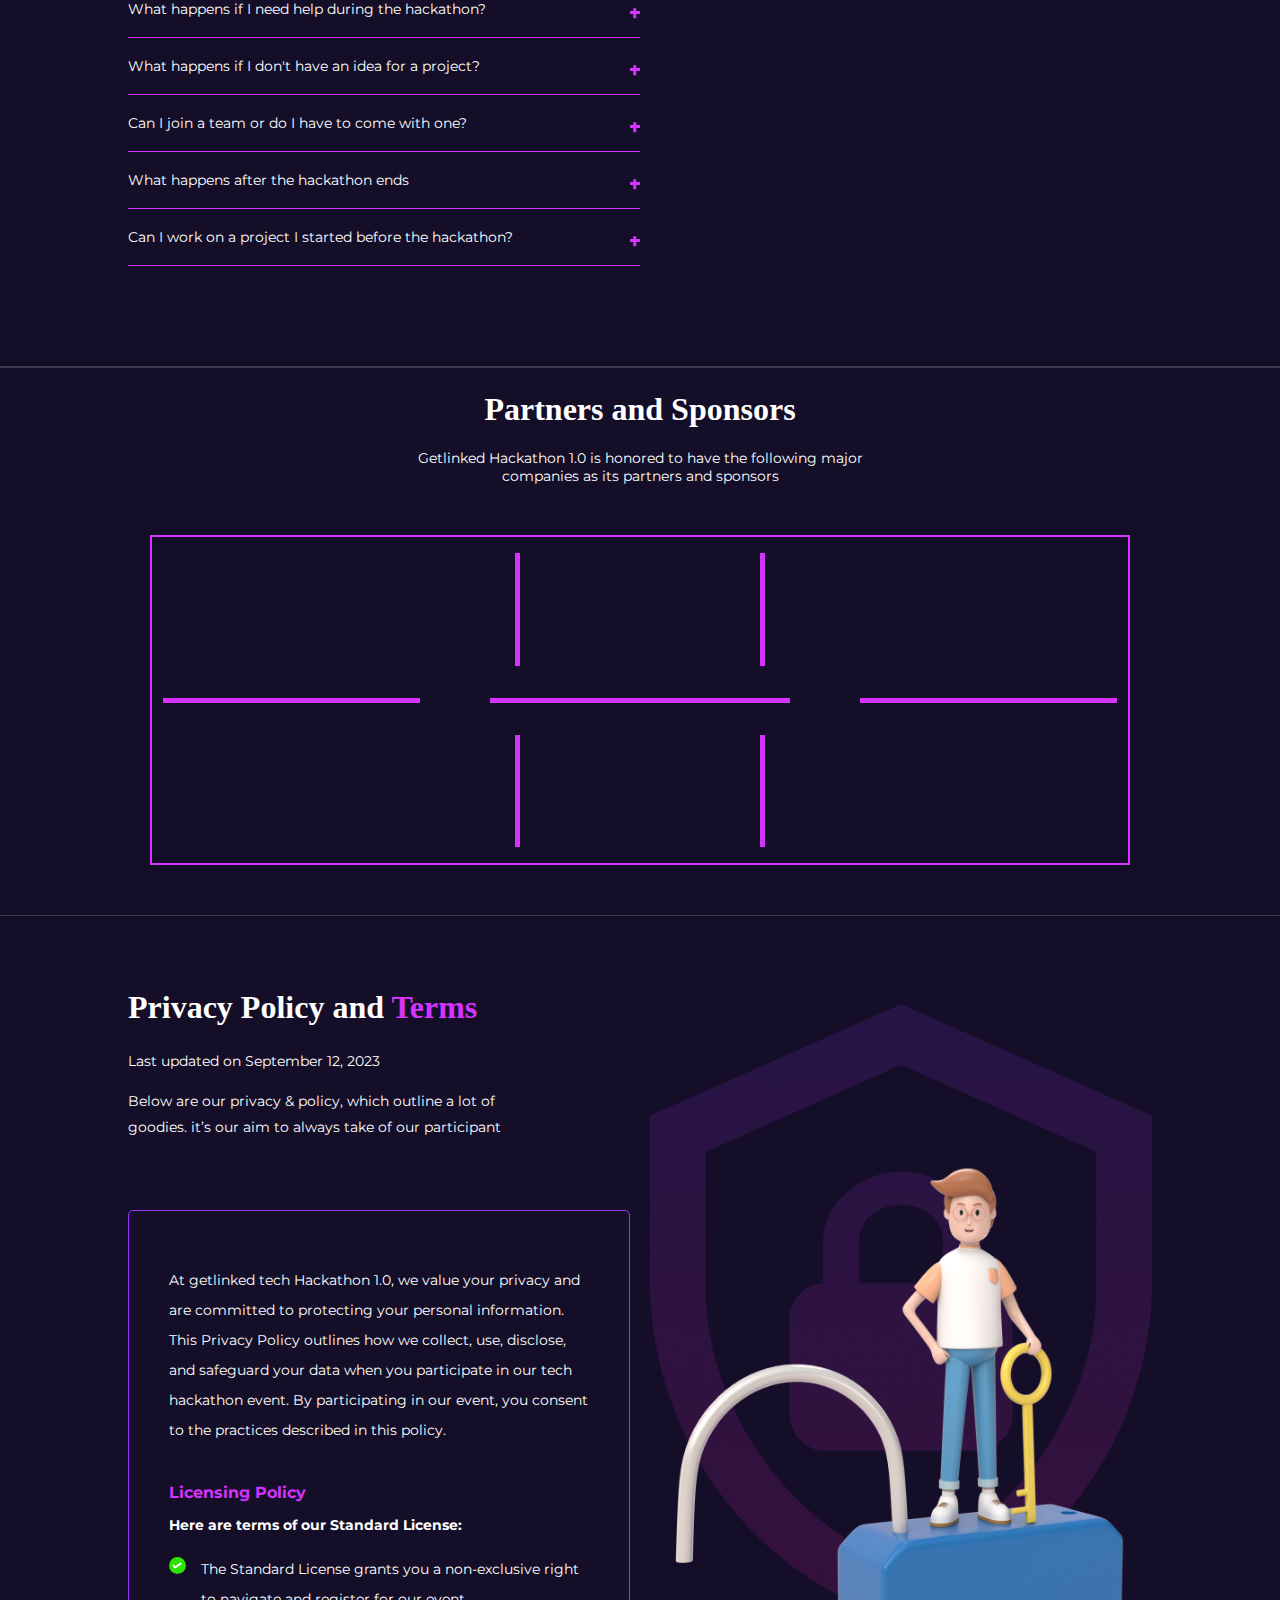
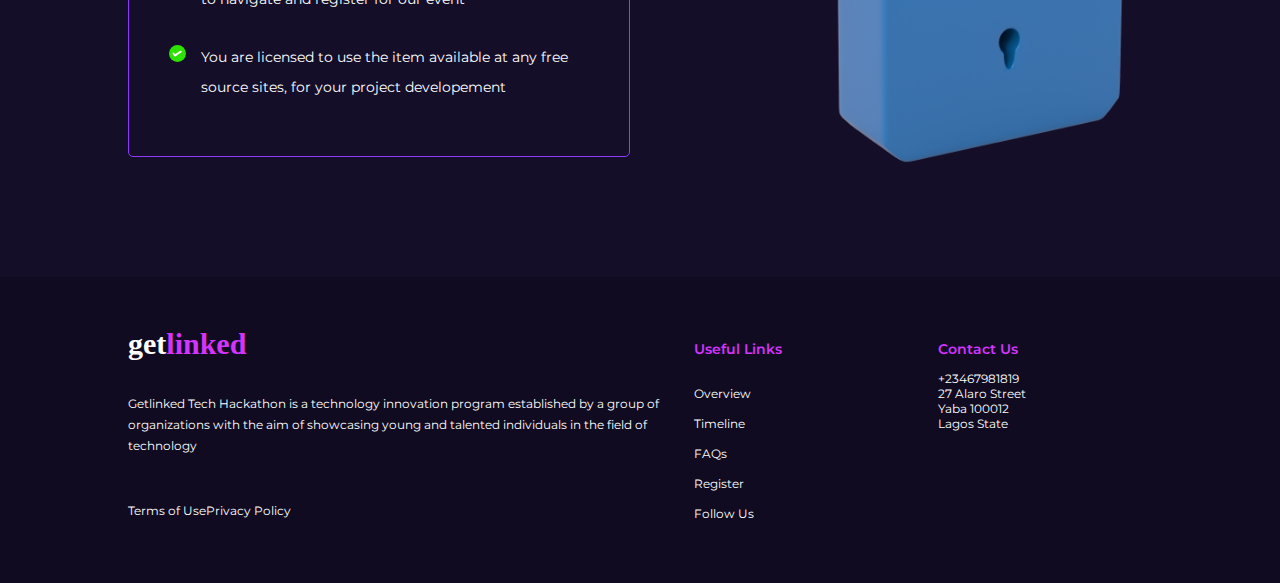
==== commit a34ec36b: "updates" ====
--- a/index.html
+++ b/index.html
@@ -12,297 +12,296 @@
       href="https://fonts.googleapis.com/css2?family=Montserrat:wght@300;400;500;600;700&family=Mulish:wght@300;400;500;600&family=Unica+One&display=swap"
       rel="stylesheet"
     />
-    <title>GetLinke.ai</title>
+    <title>GetLinked Hackathon</title>
   </head>
   <body>
-    <div class="container">
-      <header>
-        <div class="all">
-          <div class="topnav">
-            <h1>get<span>linked</span></h1>
-            <img class="mobile" src="./images/Vector Mobile.png" alt="" />
-            <ul>
-              <a href="">Timeline</a>
-              <a href="">Overview</a>
-              <a href="">FAQs</a>
-              <a href="">Contact</a>
-            </ul>
-            <button class="btnreg1">
-              <a href="./timeline.html">Register</a>
-            </button>
-          </div>
-          <p class="line"></p>
-          <div class="ign">
-            <h1>Igniting a Revolution in HR Innovation</h1>
-            <img src="images/Vector 4.png" alt="" />
-          </div>
-          <div class="headbody">
-            <div class="headtext">
-              <div class="headimgg">
-                <div class="headrec">
-                  <h2>getlinked Tech</h2>
-                  <img class="img1" src="images/Creative 1.png" alt="" />
-                  <img class="img2" src="images/star.png" alt="" />
-                  <img class="img3" src="images/star.png" alt="" />
+    <header>
+      <div class="all">
+        <div class="topnav maxx">
+          <h1>get<span>linked</span></h1>
+          <img class="mobile" src="./images/Vector Mobile.png" alt="" />
+          <ul>
+            <a href="">Timeline</a>
+            <a href="">Overview</a>
+            <a href="">FAQs</a>
+            <a href="">Contact</a>
+          </ul>
+          <button class="btnreg1">
+            <a href="./timeline.html">Register</a>
+          </button>
+        </div>
+        <p class="line"></p>
+        <div class="ign maxx">
+          <h1>Igniting a Revolution in HR Innovation</h1>
+          <img src="images/Vector 4.png" alt="" />
+        </div>
+        <div class="headbody maxx">
+          <div class="headtext">
+            <div class="headimgg">
+              <div class="headrec">
+                <h2>getlinked Tech</h2>
+                <img class="img1" src="images/Creative 1.png" alt="" />
+                <img class="img2" src="images/star.png" alt="" />
+                <img class="img3" src="images/star.png" alt="" />
+              </div>
+              <div class="imgg">
+                <h1>Hackathon<span>1.0</span></h1>
+                <div class="">
+                  <img src="images/chain-9365116-7621444.png" alt="" />
+                  <img class="img2" src="images/1f4a5.png" alt="" />
                 </div>
-                <div class="imgg">
-                  <h1>Hackathon<span>1.0</span></h1>
-                  <div class="">
-                    <img src="images/chain-9365116-7621444.png" alt="" />
-                    <img class="img2" src="images/1f4a5.png" alt="" />
-                  </div>
-                </div>
-              </div>
-              <p>
-                Participate in getlinked tech Hackathon 2023 stand a chance to
-                win a Big prize
-              </p>
-              <button class="btnreg2">Register</button>
-
-              <div class="countrec">
-                <div class="countdown">
-                  <p>00<span>H</span> 00<span>M</span> 00<span>S</span></p>
-                </div>
-                <img src="images/star.png" alt="" />
-              </div>
-            </div>
-            <div class="headimg">
-              <img class="poppp" src="images/man1.png" alt="" />
-              <img class="purple2" src="images/Image 1.png" alt="" />
-            </div>
-          </div>
-        </div>
+              </div>
+            </div>
+            <p>
+              Participate in getlinked tech Hackathon 2023 stand a chance to win
+              a Big prize
+            </p>
+            <button class="btnreg2">Register</button>
+
+            <div class="countrec">
+              <div class="countdown">
+                <p>00<span>H</span> 00<span>M</span> 00<span>S</span></p>
+              </div>
+              <img src="images/star.png" alt="" />
+            </div>
+          </div>
+          <div class="headimg">
+            <img class="poppp" src="images/man1.png" alt="" />
+            <img class="purple2" src="images/Image 1.png" alt="" />
+          </div>
+        </div>
+      </div>
+      <img
+        class="purple1"
+        src="images/1Purple-Lens-Flare-PNG (11).png"
+        alt=""
+      />
+    </header>
+    <p class="line"></p>
+
+    <section>
+      <div class="next1 maxx">
+        <div class="next1img">
+          <img class="omgg11" src="images/The big idea.png" alt="" />
+          <img class="omgg1" src="images/arrow.png" alt="" />
+          <img class="omgg2" src="images/sata gra.png" alt="" />
+        </div>
+        <div class="next1text">
+          <div class="nextt">
+            <h1>
+              Introduction to getlinked <br /><span>tech Hackathon 1.0</span>
+            </h1>
+            <p>
+              Our tech hackathon is a melting pot of visionaries, and its
+              purpose is as clear as day: to shape the future. Whether you're a
+              coding genius, a design maverick, or a concept wizard, you'll have
+              the chance to transform your ideas into reality. Solving
+              real-world problems, pushing the boundaries of technology, and
+              creating solutions that can change the world, <br />that's what
+              we're all about!
+            </p>
+          </div>
+          <img src="images/star pu.png" alt="" />
+        </div>
+      </div>
+      <p class="line"></p>
+    </section>
+
+    <section>
+      <p class="line"></p>
+      <div class="next2 maxx">
+        <div class="next2text">
+          <div class="nextt">
+            <h1>
+              Rules and<br />
+              <span>Guidelines</span>
+            </h1>
+            <p>
+              Our tech hackathon is a melting pot of visionaries, and its
+              purpose is as clear as day: to shape the future. Whether you're a
+              coding genius, a design maverick, or a concept wizard, you'll have
+              the chance to transform your ideas into reality. Solving
+              real-world problems, pushing the boundaries of technology, and
+              creating solutions that can change the world, <br />that's what
+              we're all about!
+            </p>
+          </div>
+          <img class="omgg31" src="images/star33.png" alt="" />
+          <img class="omgg21" src="images/star.png" alt="" />
+        </div>
+        <div class="next2img">
+          <img class="omgg22" src="images/7450159 1.png" alt="" />
+        </div>
+        <img class="recpurple1" src="images/21 Purple.png" alt="" />
         <img
-          class="purple1"
-          src="images/1Purple-Lens-Flare-PNG (11).png"
+          class="recpurple2"
+          src="images/Purple-Lens-Flare-PNG (111).png"
           alt=""
         />
-      </header>
+      </div>
       <p class="line"></p>
-
-      <section>
-        <div class="next1">
-          <div class="next1img">
-            <img class="omgg11" src="images/The big idea.png" alt="" />
-            <img class="omgg1" src="images/arrow.png" alt="" />
-            <img class="omgg2" src="images/sata gra.png" alt="" />
-          </div>
-          <div class="next1text">
-            <div class="nextt">
-              <h1>
-                Introduction to getlinked <br /><span>tech Hackathon 1.0</span>
-              </h1>
-              <p>
-                Our tech hackathon is a melting pot of visionaries, and its
-                purpose is as clear as day: to shape the future. Whether you're
-                a coding genius, a design maverick, or a concept wizard, you'll
-                have the chance to transform your ideas into reality. Solving
-                real-world problems, pushing the boundaries of technology, and
-                creating solutions that can change the world, <br />that's what
-                we're all about!
-              </p>
-            </div>
-            <img src="images/star pu.png" alt="" />
-          </div>
-        </div>
-        <p class="line"></p>
-      </section>
-
-      <section>
-        <p class="line"></p>
-        <div class="next2">
-          <div class="next2text">
-            <div class="nextt">
-              <h1>
-                Rules and<br />
-                <span>Guidelines</span>
-              </h1>
-              <p>
-                Our tech hackathon is a melting pot of visionaries, and its
-                purpose is as clear as day: to shape the future. Whether you're
-                a coding genius, a design maverick, or a concept wizard, you'll
-                have the chance to transform your ideas into reality. Solving
-                real-world problems, pushing the boundaries of technology, and
-                creating solutions that can change the world, <br />that's what
-                we're all about!
-              </p>
-            </div>
-            <img class="omgg31" src="images/star33.png" alt="" />
-            <img class="omgg21" src="images/star.png" alt="" />
-          </div>
-          <div class="next2img">
-            <img class="omgg22" src="images/7450159 1.png" alt="" />
-          </div>
-          <img class="recpurple1" src="images/21 Purple.png" alt="" />
-          <img
-            class="recpurple2"
-            src="images/Purple-Lens-Flare-PNG (111).png"
-            alt=""
-          />
-        </div>
-        <p class="line"></p>
-      </section>
-
-      <section class="next3">
-        <img class="recimg21" src="images/21.png" alt="" />
-        <div class="next3img">
-          <img class="img00" src="images/8046554 1.png" alt="" />
-          <img class="next3rec" src="images/star pu.png" alt="" />
-          <img class="next3rec2" src="images/star (1).png" alt="" />
-        </div>
-        <div class="next3text">
-          <h3>
-            Judging Criteria <br />
-            <span>Key attributes</span>
-          </h3>
-          <br />
-          <p>
-            <span>Innovation and Creativity</span>: Evaluate the uniqueness and
-            creativity of the solution. Consider whether it addresses a
-            real-world problem in a novel way or introduces innovative features.
-          </p>
-          <br />
-          <p>
-            <span>Functionality</span>: Assess how well the solution works. Does
-            it perform its intended functions effectively and without major
-            issues? Judges would consider the completeness and robustness of the
-            solution.
-          </p>
-          <br />
-          <p>
-            <span>Impact and Relevance</span>: Determine the potential impact of
-            the solution in the real world. Does it address a significant
-            problem, and is it relevant to the target audience? Judges would
-            assess the potential social, economic, or environmental benefits.
-          </p>
-          <br />
-          <p>
-            <span>Technical Complexity</span>: Evaluate the technical
-            sophistication of the solution. Judges would consider the complexity
-            of the code, the use of advanced technologies or algorithms, and the
-            scalability of the solution.
-          </p>
-          <br />
-          <p>
-            <span>Adherence to Hackathon Rules</span>: Judges will Ensure that
-            the team adhered to the rules and guidelines of the hackathon,
-            including deadlines, use of specific technologies or APIs, and any
-            other competition-specific requirements.
-          </p>
-          <button class="btnnext3">Read More</button>
-        </div>
-      </section>
-      <p class="line"></p>
-      <section class="next4">
-        <div class="next4text">
-          <h1>
-            Frequently Ask <br />
-            <span>Question</span>
-          </h1>
-          <p class="kk">
-            We got answers to the questions that you might want to ask about
-            getlinked Hackathon 1.0
-          </p>
-          <br />
-          <div class="faqboss">
-            <div class="faq1">
-              <p>Can I work on a project I started before the hackathon?</p>
+    </section>
+
+    <section class="next3 maxx">
+      <img class="recimg21" src="images/21.png" alt="" />
+      <div class="next3img">
+        <img class="img00" src="images/8046554 1.png" alt="" />
+        <img class="next3rec" src="images/star pu.png" alt="" />
+        <img class="next3rec2" src="images/star (1).png" alt="" />
+      </div>
+      <div class="next3text">
+        <h3>
+          Judging Criteria <br />
+          <span>Key attributes</span>
+        </h3>
+        <br />
+        <p>
+          <span>Innovation and Creativity</span>: Evaluate the uniqueness and
+          creativity of the solution. Consider whether it addresses a real-world
+          problem in a novel way or introduces innovative features.
+        </p>
+        <br />
+        <p>
+          <span>Functionality</span>: Assess how well the solution works. Does
+          it perform its intended functions effectively and without major
+          issues? Judges would consider the completeness and robustness of the
+          solution.
+        </p>
+        <br />
+        <p>
+          <span>Impact and Relevance</span>: Determine the potential impact of
+          the solution in the real world. Does it address a significant problem,
+          and is it relevant to the target audience? Judges would assess the
+          potential social, economic, or environmental benefits.
+        </p>
+        <br />
+        <p>
+          <span>Technical Complexity</span>: Evaluate the technical
+          sophistication of the solution. Judges would consider the complexity
+          of the code, the use of advanced technologies or algorithms, and the
+          scalability of the solution.
+        </p>
+        <br />
+        <p>
+          <span>Adherence to Hackathon Rules</span>: Judges will Ensure that the
+          team adhered to the rules and guidelines of the hackathon, including
+          deadlines, use of specific technologies or APIs, and any other
+          competition-specific requirements.
+        </p>
+        <button class="btnnext3">Read More</button>
+      </div>
+    </section>
+    <p class="line"></p>
+    <section class="next4 maxx">
+      <div class="next4text">
+        <h1>
+          Frequently Ask <br />
+          <span>Question</span>
+        </h1>
+        <p class="kk">
+          We got answers to the questions that you might want to ask about
+          getlinked Hackathon 1.0
+        </p>
+        <br />
+        <div class="faqboss">
+          <div class="faq1">
+            <p>Can I work on a project I started before the hackathon?</p>
+            <div class="plus">
+              <div class="plus1"></div>
+              <div class="plus1"></div>
+            </div>
+          </div>
+          <div class="faq">
+            Lorem ipsum dolor sit amet consectetur, adipisicing elit.
+            Consequuntur ipsa dolore saepe deleniti, ipsam soluta, repudiandae
+          </div>
+        </div>
+        <div class="faqboss">
+          <div class="faq1">
+            <p>What happens if I need help during the hackathon?</p>
+            <div class="javaplus">
               <div class="plus">
                 <div class="plus1"></div>
                 <div class="plus1"></div>
               </div>
             </div>
-            <div class="faq">
-              Lorem ipsum dolor sit amet consectetur, adipisicing elit.
-              Consequuntur ipsa dolore saepe deleniti, ipsam soluta, repudiandae
-            </div>
-          </div>
-          <div class="faqboss">
-            <div class="faq1">
-              <p>What happens if I need help during the hackathon?</p>
-              <div class="javaplus">
-                <div class="plus">
-                  <div class="plus1"></div>
-                  <div class="plus1"></div>
-                </div>
-              </div>
-            </div>
-            <div class="faq">
-              Lorem ipsum dolor sit amet consectetur, adipisicing elit.
-              Consequuntur ipsa dolore saepe deleniti, ipsam soluta, repudiandae
-            </div>
-          </div>
-          <div class="faqboss">
-            <div class="faq1">
-              <p>What happens if I don't have an idea for a project?</p>
-              <div class="javaplus">
-                <div class="plus">
-                  <div class="plus1"></div>
-                  <div class="plus1"></div>
-                </div>
-              </div>
-            </div>
-            <div class="faq">
-              Lorem ipsum dolor sit amet consectetur, adipisicing elit.
-              Consequuntur ipsa dolore saepe deleniti, ipsam soluta, repudiandae
-            </div>
-          </div>
-          <div class="faqboss">
-            <div class="faq1">
-              <p>Can I join a team or do I have to come with one?</p>
-              <div class="javaplus">
-                <div class="plus">
-                  <div class="plus1"></div>
-                  <div class="plus1"></div>
-                </div>
-              </div>
-            </div>
-            <div class="faq">
-              Lorem ipsum dolor sit amet consectetur, adipisicing elit.
-              Consequuntur ipsa dolore saepe deleniti, ipsam soluta, repudiandae
-            </div>
-          </div>
-          <div class="faqboss">
-            <div class="faq1">
-              <p>What happens after the hackathon ends</p>
-              <div class="javaplus">
-                <div class="plus">
-                  <div class="plus1"></div>
-                  <div class="plus1"></div>
-                </div>
-              </div>
-            </div>
-            <div class="faq">
-              Lorem ipsum dolor sit amet consectetur, adipisicing elit.
-              Consequuntur ipsa dolore saepe deleniti, ipsam soluta, repudiandae
-            </div>
-          </div>
-          <div class="faqboss">
-            <div class="faq1">
-              <p>Can I work on a project I started before the hackathon?</p>
-              <div class="javaplus">
-                <div class="plus">
-                  <div class="plus1"></div>
-                  <div class="plus1"></div>
-                </div>
-              </div>
-            </div>
-            <div class="faq">
-              Lorem ipsum dolor sit amet consectetur, adipisicing elit.
-              Consequuntur ipsa dolore saepe deleniti, ipsam soluta, repudiandae
-            </div>
-          </div>
-        </div>
-        <div class="next4img">
-          <img class="mainimg" src="images/cwok_casual_21 1.png" alt="" />
-          <img class="img22" src="images/22.png" alt="" />
-          <img class="quest1" src="images/_.png" alt="" />
-          <img class="quest2" src="images/_ (1).png" alt="" />
-          <img class="quest3" src="images/_.png" alt="" />
-        </div>
-      </section>
-      <p class="line"></p>
-      <!-- <section class="next5">
+          </div>
+          <div class="faq">
+            Lorem ipsum dolor sit amet consectetur, adipisicing elit.
+            Consequuntur ipsa dolore saepe deleniti, ipsam soluta, repudiandae
+          </div>
+        </div>
+        <div class="faqboss">
+          <div class="faq1">
+            <p>What happens if I don't have an idea for a project?</p>
+            <div class="javaplus">
+              <div class="plus">
+                <div class="plus1"></div>
+                <div class="plus1"></div>
+              </div>
+            </div>
+          </div>
+          <div class="faq">
+            Lorem ipsum dolor sit amet consectetur, adipisicing elit.
+            Consequuntur ipsa dolore saepe deleniti, ipsam soluta, repudiandae
+          </div>
+        </div>
+        <div class="faqboss">
+          <div class="faq1">
+            <p>Can I join a team or do I have to come with one?</p>
+            <div class="javaplus">
+              <div class="plus">
+                <div class="plus1"></div>
+                <div class="plus1"></div>
+              </div>
+            </div>
+          </div>
+          <div class="faq">
+            Lorem ipsum dolor sit amet consectetur, adipisicing elit.
+            Consequuntur ipsa dolore saepe deleniti, ipsam soluta, repudiandae
+          </div>
+        </div>
+        <div class="faqboss">
+          <div class="faq1">
+            <p>What happens after the hackathon ends</p>
+            <div class="javaplus">
+              <div class="plus">
+                <div class="plus1"></div>
+                <div class="plus1"></div>
+              </div>
+            </div>
+          </div>
+          <div class="faq">
+            Lorem ipsum dolor sit amet consectetur, adipisicing elit.
+            Consequuntur ipsa dolore saepe deleniti, ipsam soluta, repudiandae
+          </div>
+        </div>
+        <div class="faqboss">
+          <div class="faq1">
+            <p>Can I work on a project I started before the hackathon?</p>
+            <div class="javaplus">
+              <div class="plus">
+                <div class="plus1"></div>
+                <div class="plus1"></div>
+              </div>
+            </div>
+          </div>
+          <div class="faq">
+            Lorem ipsum dolor sit amet consectetur, adipisicing elit.
+            Consequuntur ipsa dolore saepe deleniti, ipsam soluta, repudiandae
+          </div>
+        </div>
+      </div>
+      <div class="next4img">
+        <img class="mainimg" src="images/cwok_casual_21 1.png" alt="" />
+        <img class="img22" src="images/22.png" alt="" />
+        <img class="quest1" src="images/_.png" alt="" />
+        <img class="quest2" src="images/_ (1).png" alt="" />
+        <img class="quest3" src="images/_.png" alt="" />
+      </div>
+    </section>
+    <p class="line"></p>
+    <!-- <section class="next5">
         <h2>Timeline</h2>
         <h6>
           Here is the breakdown of the time we anticipate using for the upcoming
@@ -402,7 +401,7 @@
           </div>
         </div>
       </section> -->
-      <!-- <p class="line"></p>
+    <!-- <p class="line"></p>
       <section>
         <div class="next6">
           <div class="next6img">
@@ -451,138 +450,137 @@
           <img class="next6rec2" src="images/next61.png" alt="" />
         </div>
       </section> -->
-      <p class="line"></p>
-      <section>
-        <div class="next77">
-          <h2>Partners and Sponsors</h2>
+    <p class="line"></p>
+    <section class="maxx">
+      <div class="next77">
+        <h2>Partners and Sponsors</h2>
+        <p>
+          Getlinked Hackathon 1.0 is honored to have the following major
+          companies as its partners and sponsors
+        </p>
+      </div>
+
+      <div class="next7">
+        <div class="sponsors1">
+          <div>
+            <img src="images/Liberty company logo white colour.png" alt="" />
+          </div>
+          <p class="next7rec"></p>
+          <div>
+            <img src="images/Winwise logo White colour 1.png" alt="" />
+          </div>
+          <p class="next7rec"></p>
+          <div>
+            <img src="images/Liberty company logo white colour.png" alt="" />
+          </div>
+        </div>
+        <div class="sponsor3">
+          <p class="next7rec2"></p>
+          <p class="next7rec22"></p>
+          <p class="next7rec2"></p>
+        </div>
+        <div class="sponsors2">
+          <div>
+            <img src="images/wisper logo white.png" alt="" />
+          </div>
+          <p class="next7rec"></p>
+          <div>
+            <img src="images/Liberty company logo white colour.png" alt="" />
+          </div>
+
+          <p class="next7rec"></p>
+          <div>
+            <img src="images/wisper logo white.png" alt="" />
+          </div>
+        </div>
+        <img
+          class="lastrec"
+          src="images/Purple-Lens-Flare-PNG (111).png"
+          alt=""
+        />
+      </div>
+    </section>
+    <p class="line"></p>
+    <section class="security maxx">
+      <div class="left">
+        <div class="left11">
+          <h1>Privacy Policy and <span>Terms</span></h1>
+          <p>Last updated on September 12, 2023</p>
           <p>
-            Getlinked Hackathon 1.0 is honored to have the following major
-            companies as its partners and sponsors
+            Below are our privacy & policy, which outline a lot of goodies. it’s
+            our aim to always take of our participant
           </p>
         </div>
-
-        <div class="next7">
-          <div class="sponsors1">
-            <div>
-              <img src="images/Liberty company logo white colour.png" alt="" />
-            </div>
-            <p class="next7rec"></p>
-            <div>
-              <img src="images/Winwise logo White colour 1.png" alt="" />
-            </div>
-            <p class="next7rec"></p>
-            <div>
-              <img src="images/Liberty company logo white colour.png" alt="" />
-            </div>
-          </div>
-          <div class="sponsor3">
-            <p class="next7rec2"></p>
-            <p class="next7rec22"></p>
-            <p class="next7rec2"></p>
-          </div>
-          <div class="sponsors2">
-            <div>
-              <img src="images/wisper logo white.png" alt="" />
-            </div>
-            <p class="next7rec"></p>
-            <div>
-              <img src="images/Liberty company logo white colour.png" alt="" />
-            </div>
-
-            <p class="next7rec"></p>
-            <div>
-              <img src="images/wisper logo white.png" alt="" />
-            </div>
-          </div>
-          <img
-            class="lastrec"
-            src="images/Purple-Lens-Flare-PNG (111).png"
-            alt=""
-          />
-        </div>
-      </section>
-      <p class="line"></p>
-      <section class="security">
-        <div class="left">
-          <div class="left11">
-            <h1>Privacy Policy and <span>Terms</span></h1>
-            <p>Last updated on September 12, 2023</p>
+        <div class="leftbord">
+          <div>
             <p>
-              Below are our privacy & policy, which outline a lot of goodies.
-              it’s our aim to always take of our participant
+              At getlinked tech Hackathon 1.0, we value your privacy and are
+              committed to protecting your personal information. This Privacy
+              Policy outlines how we collect, use, disclose, and safeguard your
+              data when you participate in our tech hackathon event. By
+              participating in our event, you consent to the practices described
+              in this policy.
             </p>
-          </div>
-          <div class="leftbord">
-            <div>
-              <p>
-                At getlinked tech Hackathon 1.0, we value your privacy and are
-                committed to protecting your personal information. This Privacy
-                Policy outlines how we collect, use, disclose, and safeguard
-                your data when you participate in our tech hackathon event. By
-                participating in our event, you consent to the practices
-                described in this policy.
+            <h4 class="license">Licensing Policy</h4>
+            <h6>Here are terms of our Standard License:</h6>
+          </div>
+          <div>
+            <div class="check">
+              <img src="./images/Vector 3.png" alt="" />
+              <p class="checkp">
+                The Standard License grants you a non-exclusive right to
+                navigate and register for our event
               </p>
-              <h4 class="license">Licensing Policy</h4>
-              <h6>Here are terms of our Standard License:</h6>
-            </div>
-            <div>
-              <div class="check">
-                <img src="./images/Vector 3.png" alt="" />
-                <p class="checkp">
-                  The Standard License grants you a non-exclusive right to
-                  navigate and register for our event
-                </p>
-              </div>
-              <div class="check">
-                <img src="./images/Vector 3.png" alt="" />
-                <p class="checkp">
-                  You are licensed to use the item available at any free source
-                  sites, for your project developement
-                </p>
-              </div>
-            </div>
-          </div>
-        </div>
-        <div class="rightt">
-          <div class="rightimg">
-            <img src="./images/Vector.png" alt="" />
-            <img class="almo" src="./images/08 1.png" alt="" />
-          </div>
-        </div>
-      </section>
-      <footer>
-        <div class="foot1">
-          <h1>get<span>linked</span></h1>
-          <p>
-            Getlinked Tech Hackathon is a technology innovation program
-            established by a group of organizations with the aim of showcasing
-            young and talented individuals in the field of technology
-          </p>
-          <div class="terms">
-            <p>Terms of Use</p>
-            <p class="empty"></p>
-            <p>Privacy Policy</p>
-          </div>
-        </div>
-        <div class="foot2">
-          <h3>Useful Links</h3>
-          <p>Overview</p>
-          <p>Timeline</p>
-          <p>FAQs</p>
-          <p>Register</p>
-          <p>Follow Us</p>
-        </div>
-        <div class="foot3">
-          <h3>Contact Us</h3>
-          <p>+23467981819</p>
-          <p>
-            27 Alaro Street <br />
-            Yaba 100012 <br />
-            Lagos State
-          </p>
-        </div>
-      </footer>
-    </div>
+            </div>
+            <div class="check">
+              <img src="./images/Vector 3.png" alt="" />
+              <p class="checkp">
+                You are licensed to use the item available at any free source
+                sites, for your project developement
+              </p>
+            </div>
+          </div>
+        </div>
+      </div>
+      <div class="rightt">
+        <div class="rightimg">
+          <img src="./images/Vector.png" alt="" />
+          <img class="almo" src="./images/08 1.png" alt="" />
+        </div>
+      </div>
+    </section>
+    <footer class="maxx">
+      <div class="foot1">
+        <h1>get<span>linked</span></h1>
+        <p>
+          Getlinked Tech Hackathon is a technology innovation program
+          established by a group of organizations with the aim of showcasing
+          young and talented individuals in the field of technology
+        </p>
+        <div class="terms">
+          <p>Terms of Use</p>
+          <p class="empty"></p>
+          <p>Privacy Policy</p>
+        </div>
+      </div>
+      <div class="foot2">
+        <h3>Useful Links</h3>
+        <p>Overview</p>
+        <p>Timeline</p>
+        <p>FAQs</p>
+        <p>Register</p>
+        <p>Follow Us</p>
+      </div>
+      <div class="foot3">
+        <h3>Contact Us</h3>
+        <p>+23467981819</p>
+        <p>
+          27 Alaro Street <br />
+          Yaba 100012 <br />
+          Lagos State
+        </p>
+      </div>
+    </footer>
     <script src="script.js"></script>
   </body>
 </html>
--- a/style.css
+++ b/style.css
@@ -2,12 +2,11 @@
   margin: 0;
   background-color: #150e28;
   color: white;
-  display: flex;
-  justify-content: center;
-}
-
-.container {
+}
+
+.maxx {
   max-width: 1512px;
+  margin: 0 auto;
 }
 
 html {
@@ -17,7 +16,6 @@
 header {
   color: white;
   position: relative;
-  /* height: 120vh; */
 }
 
 header .purple1 {
@@ -53,7 +51,6 @@
   display: flex;
   gap: 50px;
   list-style: none;
-  /* margin-left: 180px; */
 }
 
 .topnav ul a {
@@ -278,7 +275,6 @@
   position: relative;
 }
 
-/* next1 */
 .next1 {
   padding: 50px 10%;
   display: grid;
@@ -297,12 +293,6 @@
   animation: rota 3s linear infinite;
 }
 
-/* @keyframes rota {
-  100% {
-    transform: rotate(360deg);
-  }
-} */
-
 .next1img .omgg1 {
   position: absolute;
   right: 0px;
@@ -345,10 +335,8 @@
   line-height: 28px;
   letter-spacing: 0em;
   text-align: left;
-  /* margin-right: 50px; */
-}
-
-/* next2 */
+}
+
 .next2 {
   padding: 50px 10% 20px 10%;
   display: grid;
@@ -411,7 +399,6 @@
 
 .next3img {
   flex: 1;
-  /* position: relative; */
 }
 
 .recimg21 {
@@ -532,6 +519,10 @@
   display: block;
 }
 
+.next4text {
+  width: 50%;
+}
+
 .next4text h1 {
   font-family: Clash Display;
   font-size: 32px;
@@ -595,6 +586,7 @@
   gap: 20px;
   justify-content: space-between;
   align-items: center;
+  cursor: pointer;
 }
 
 .next5 {
@@ -799,7 +791,7 @@
 .lastrec {
   position: absolute;
   top: -200px;
-  left: 12%;
+  left: 5%;
   z-index: -25;
   opacity: 0.5;
   width: 100%;
@@ -952,19 +944,15 @@
   align-items: center;
 }
 
-.left {
-  max-width: 50%;
+.security .left {
+  width: 50%;
 }
 .rightt {
-  max-width: 50%;
+  width: 50%;
   /* display: flex;
   justify-content: center;
   align-items: center; */
 }
-
-/* .rightimg {
-  width: 100%;
-} */
 
 .rightt img {
   width: 100%;
--- a/mediaq.css
+++ b/mediaq.css
@@ -279,8 +279,8 @@
     flex-direction: column;
   }
 
-  .left,
+  .security .left,
   .rightt {
-    max-width: 100%;
+    width: 100%;
   }
 }
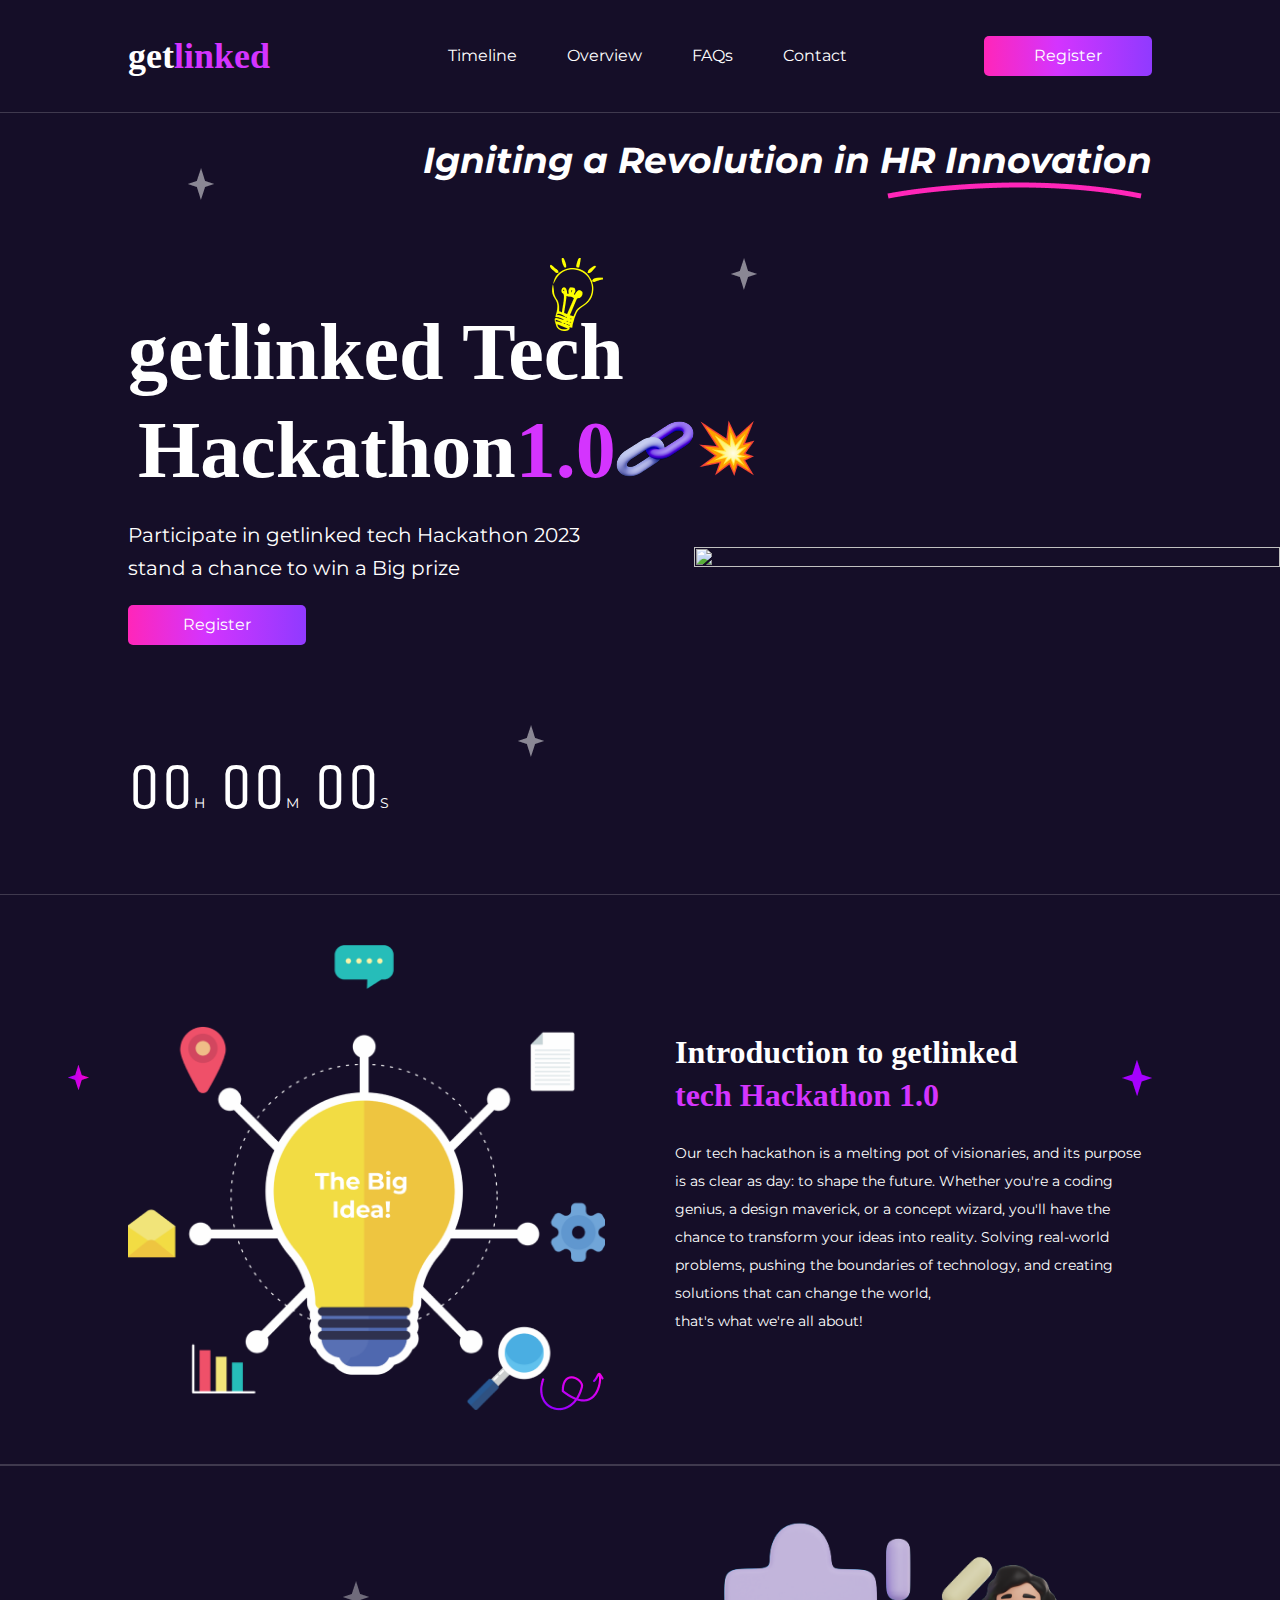
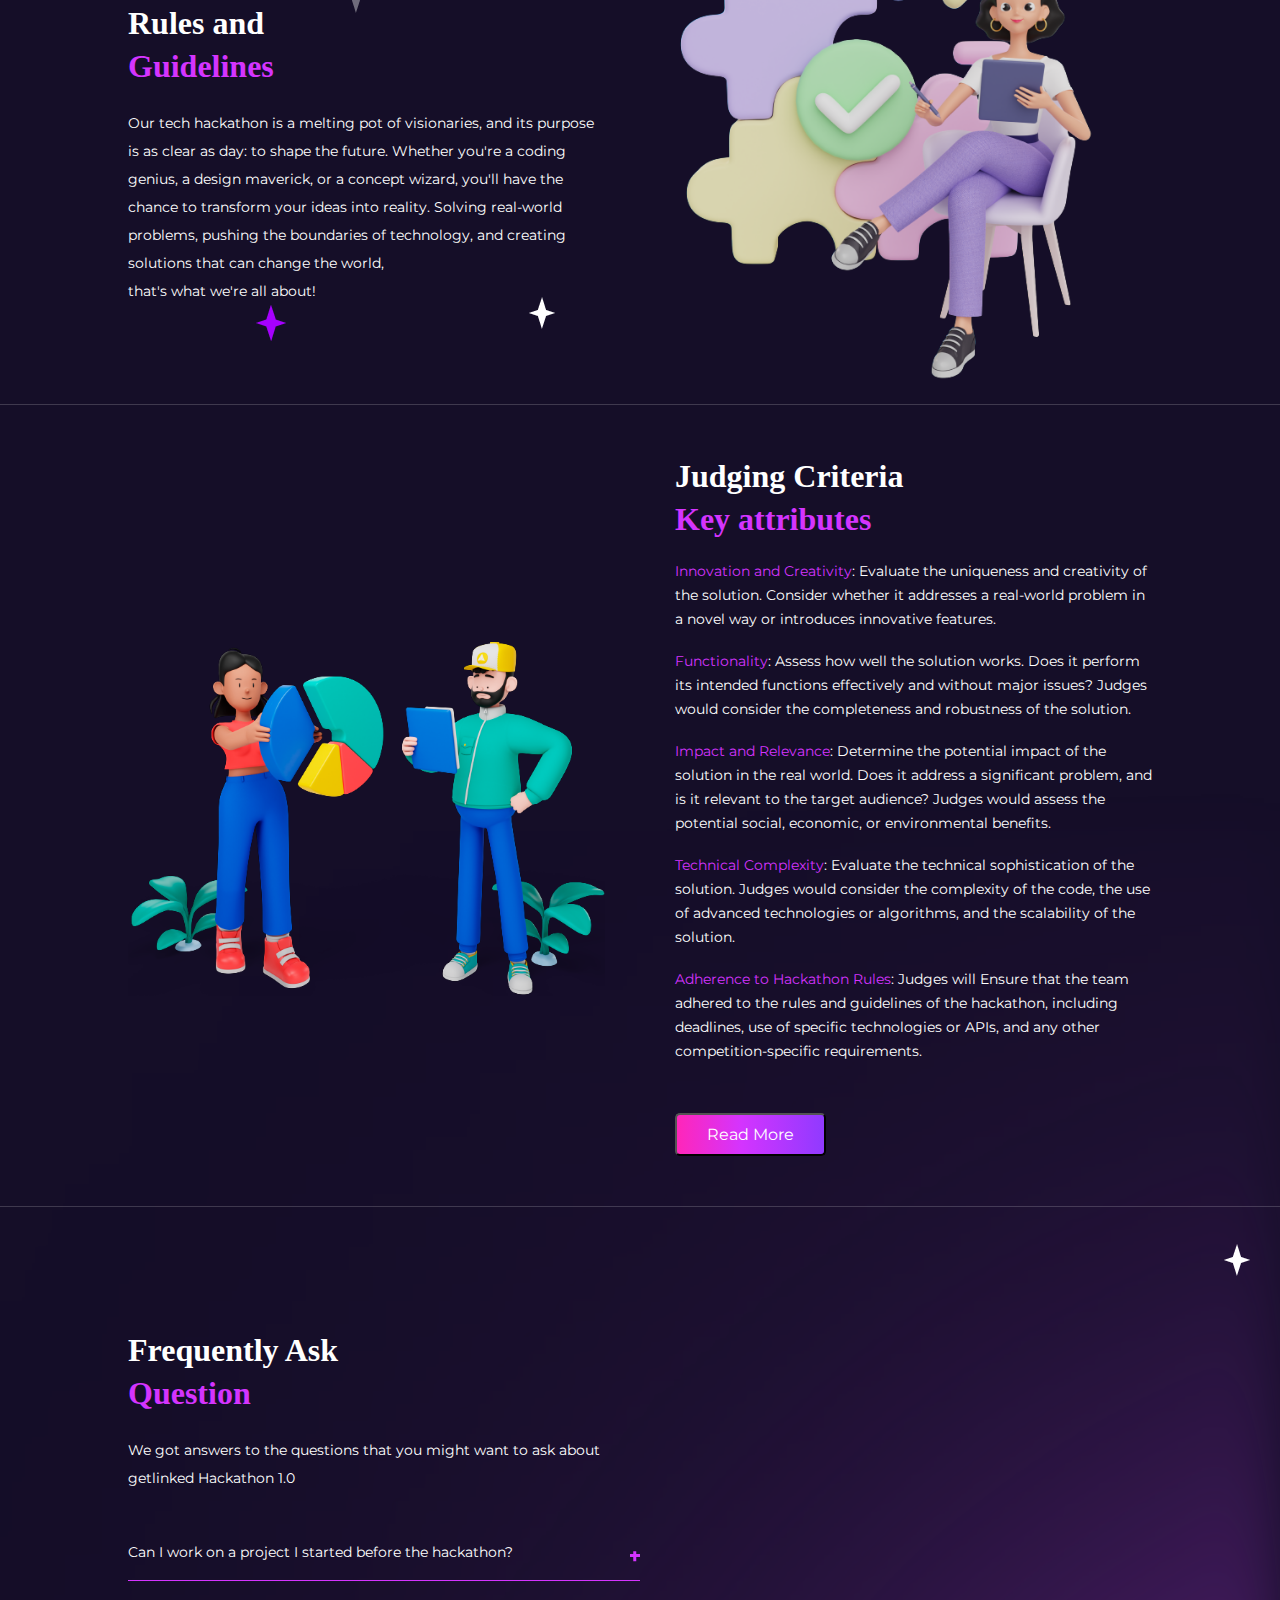
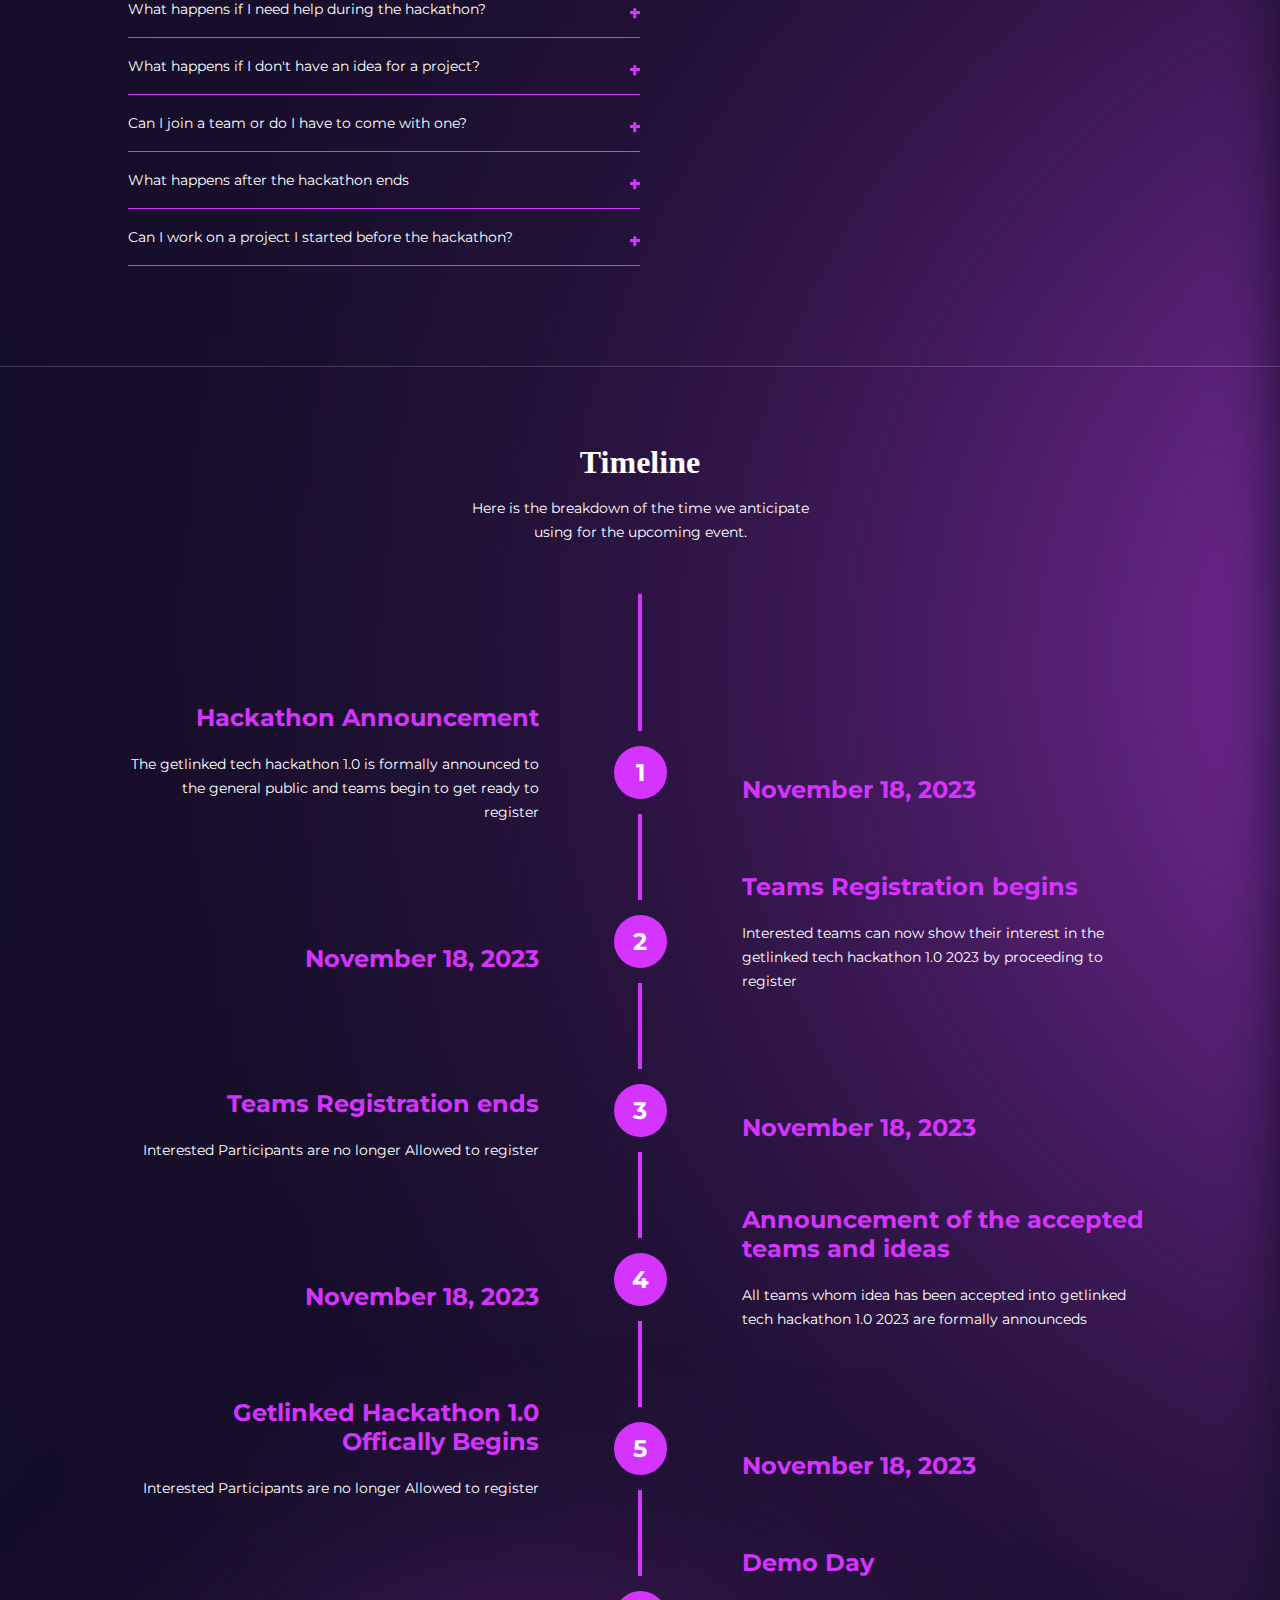
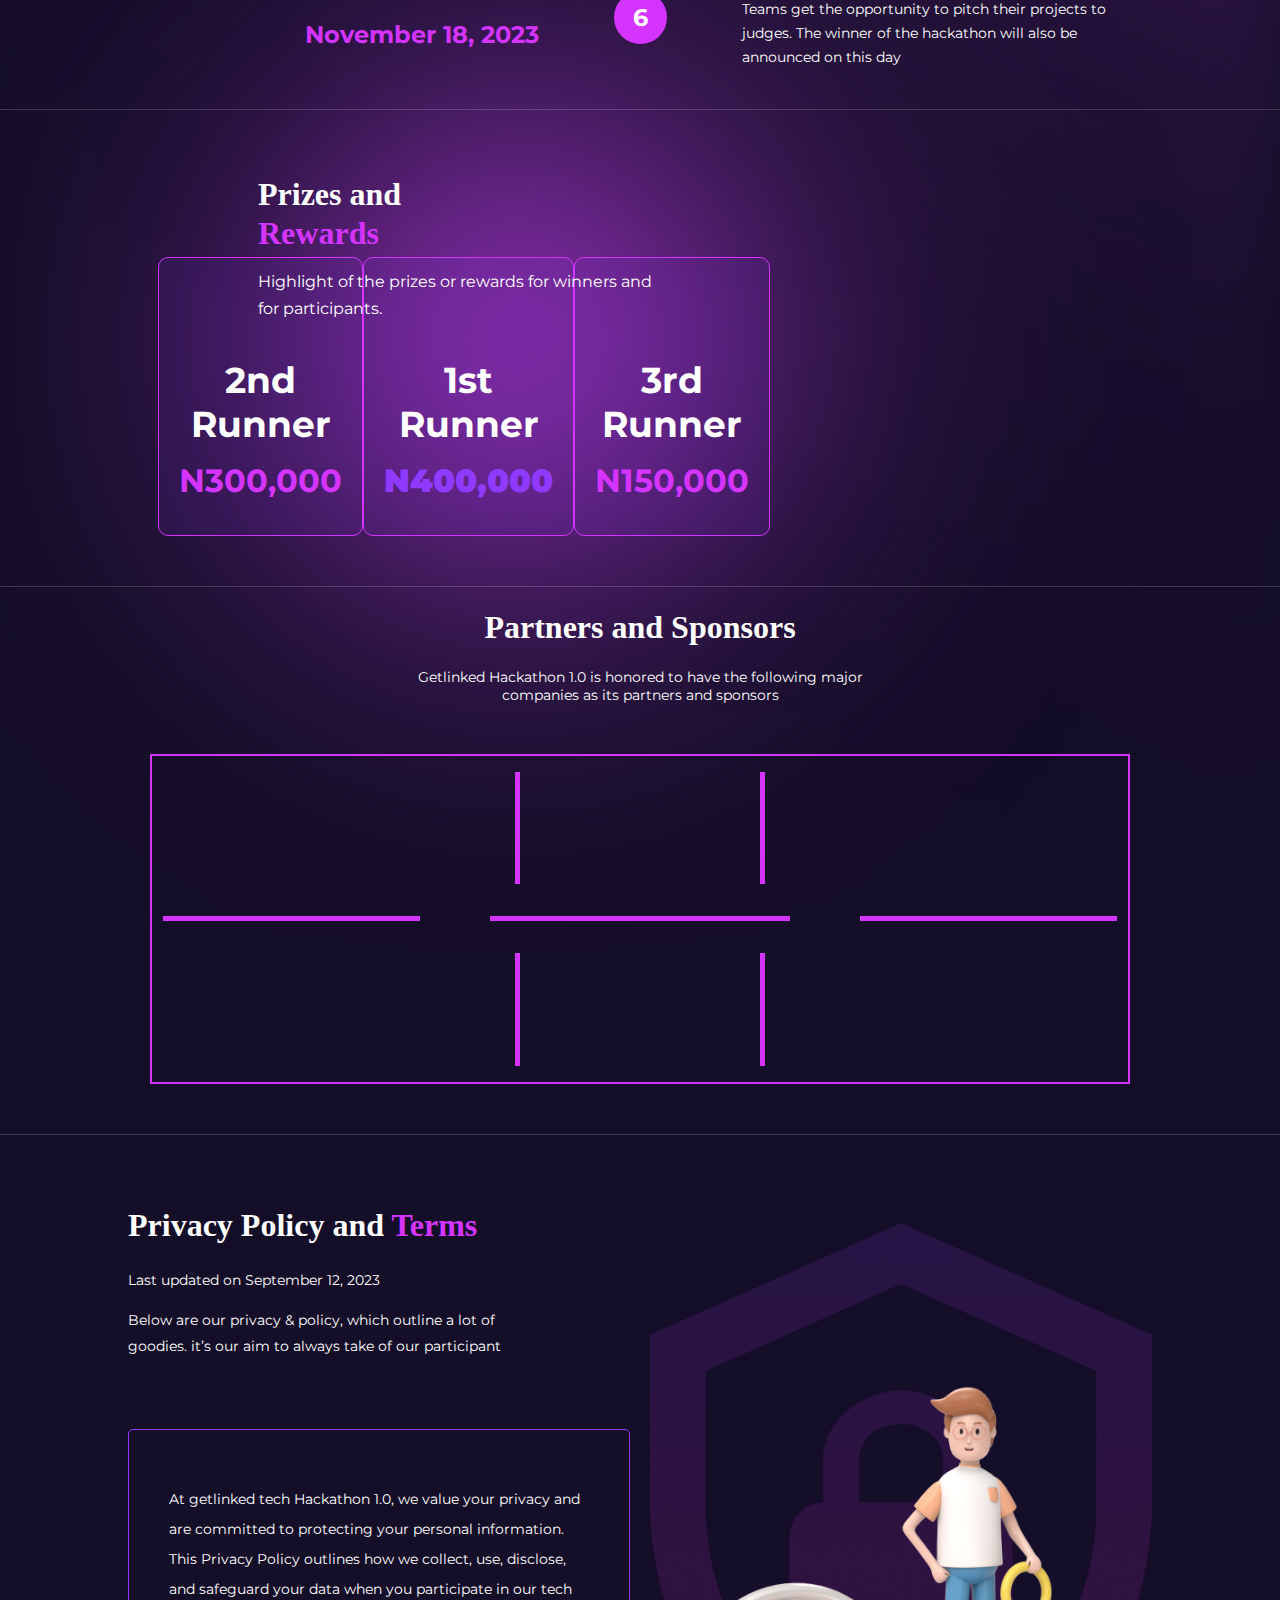
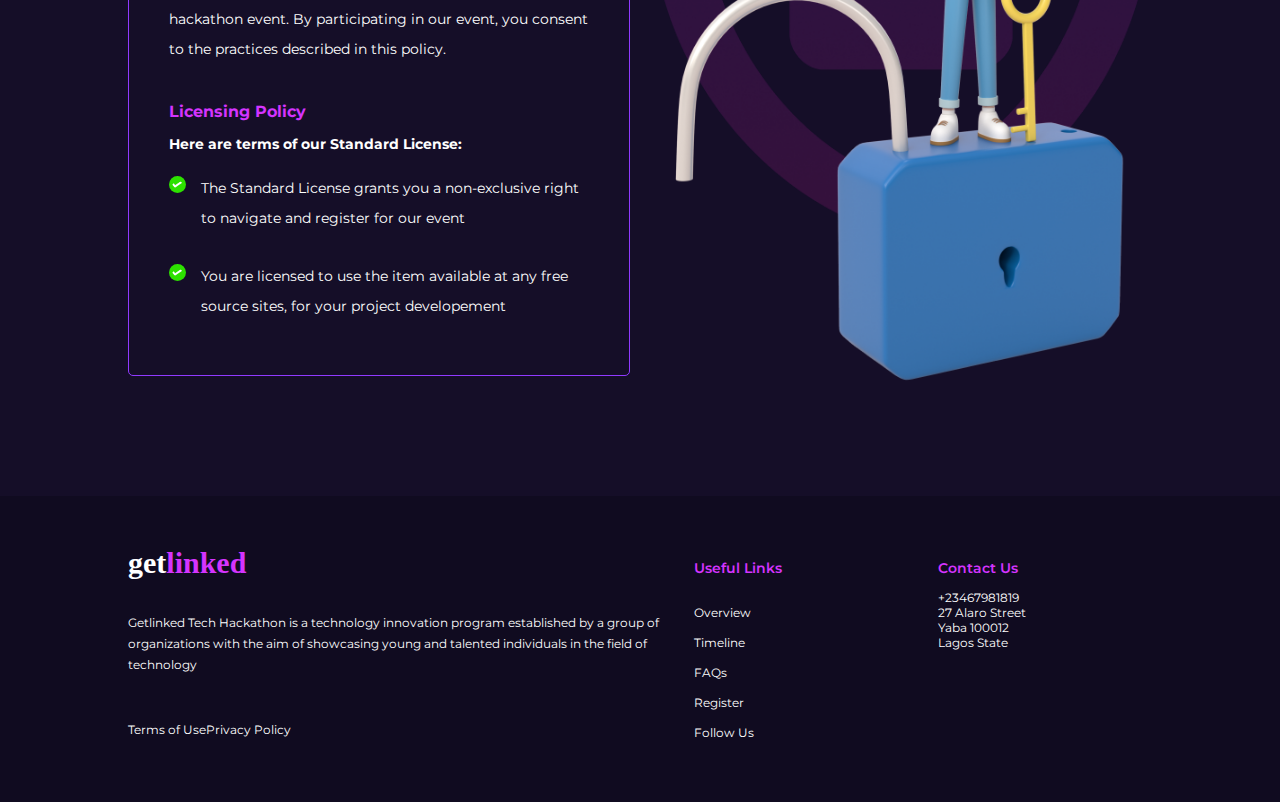
==== commit 91bf7ed5: "mobile view" ====
--- a/index.html
+++ b/index.html
@@ -301,7 +301,7 @@
       </div>
     </section>
     <p class="line"></p>
-    <!-- <section class="next5">
+    <section class="next5">
         <h2>Timeline</h2>
         <h6>
           Here is the breakdown of the time we anticipate using for the upcoming
@@ -400,10 +400,10 @@
             </div>
           </div>
         </div>
-      </section> -->
-    <!-- <p class="line"></p>
+      </section>
+    <p class="line"></p>
       <section>
-        <div class="next6">
+        <div class="next6 maxx">
           <div class="next6img">
             <img src="images/9486889 1.png" alt="" />
           </div>
@@ -449,7 +449,7 @@
           <img class="next6rec1" src="images/next6.png" alt="" />
           <img class="next6rec2" src="images/next61.png" alt="" />
         </div>
-      </section> -->
+      </section>
     <p class="line"></p>
     <section class="maxx">
       <div class="next77">
--- a/style.css
+++ b/style.css
@@ -687,7 +687,6 @@
 }
 
 .next6 {
-  /* background-image: url(images/premium_photo-1664443577580-dd2674e9d359\ 1.png); */
   padding: 50px 10%;
   display: flex;
   gap: 30px;
@@ -700,9 +699,7 @@
 }
 
 .next5rew {
-  margin-top: 80px;
-  display: flex;
-  gap: 0px;
+  display: flex;
   align-items: center;
 }
 
--- a/mediaq.css
+++ b/mediaq.css
@@ -283,4 +283,12 @@
   .rightt {
     width: 100%;
   }
+  .rewtext {
+    padding: 100px 5px 20px;
+  }
+
+  .next6 {
+    flex-direction: column;
+    justify-content: center;
+  }
 }
